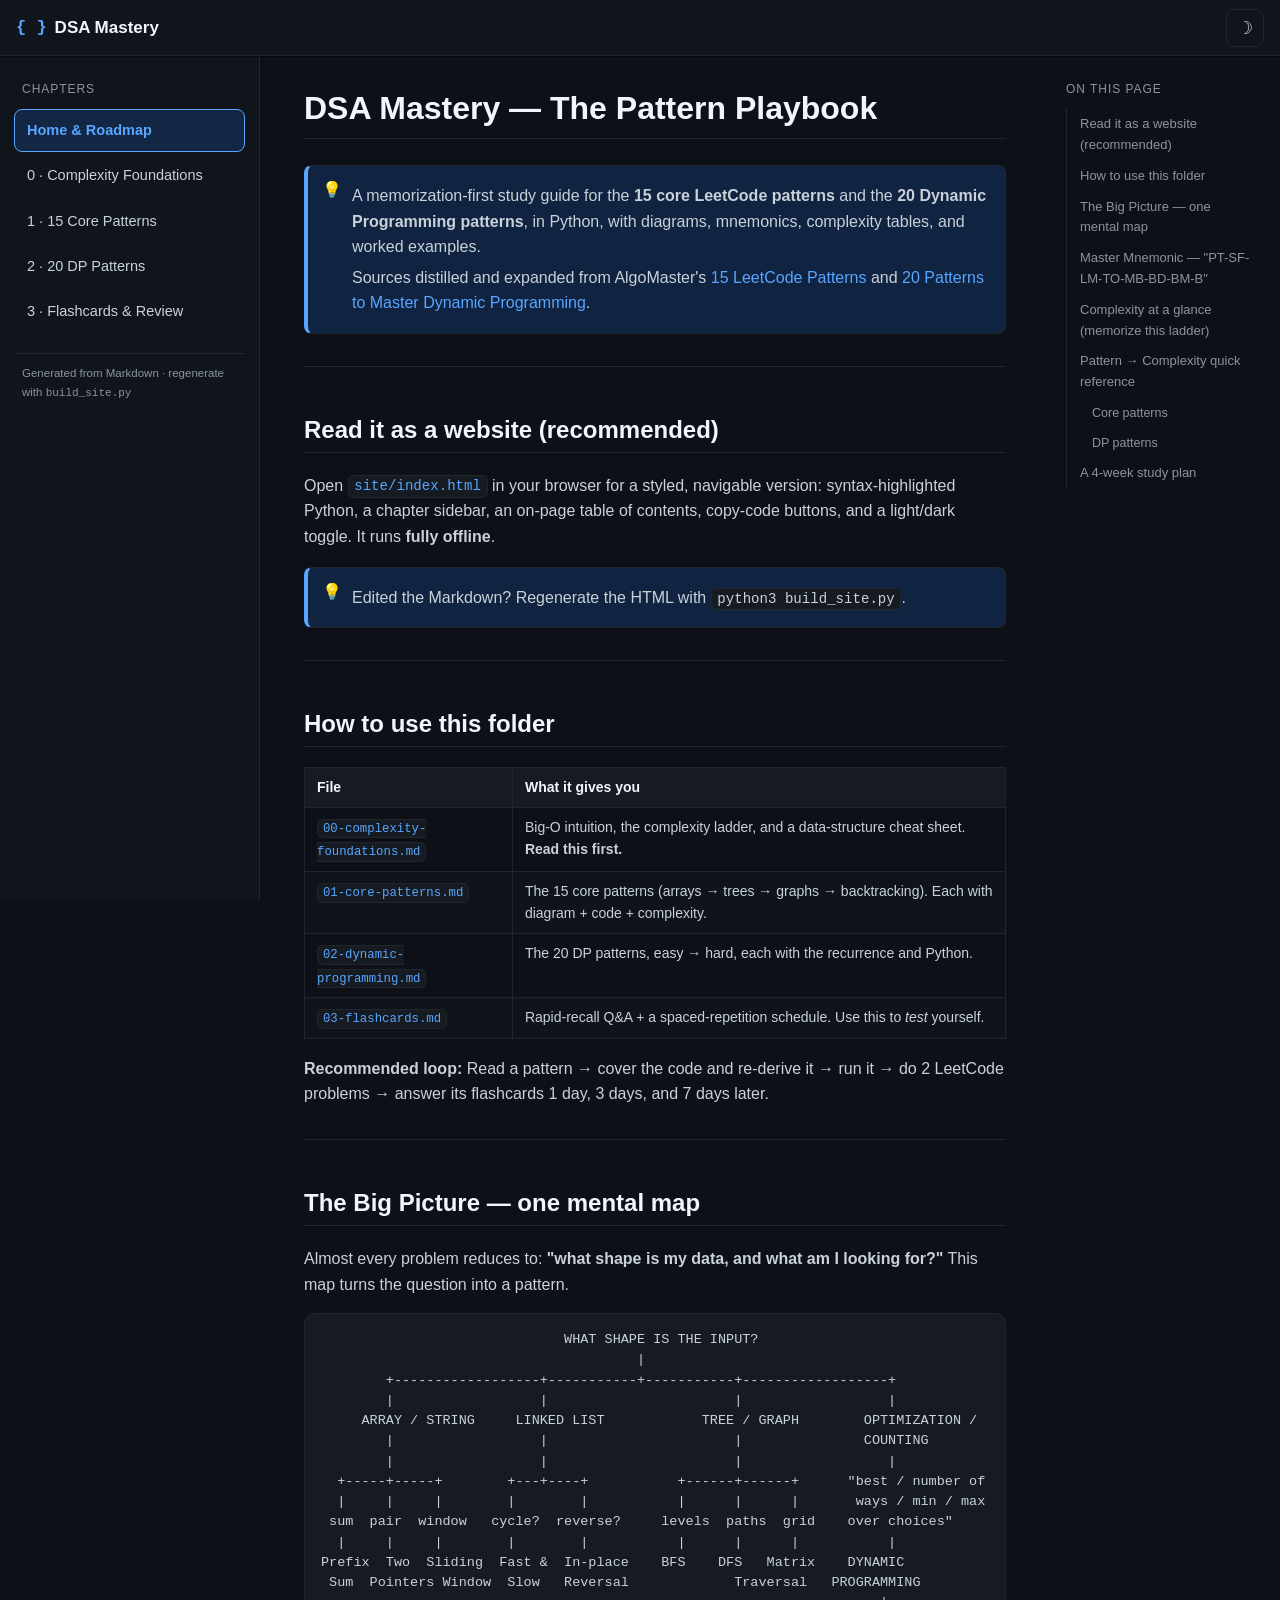
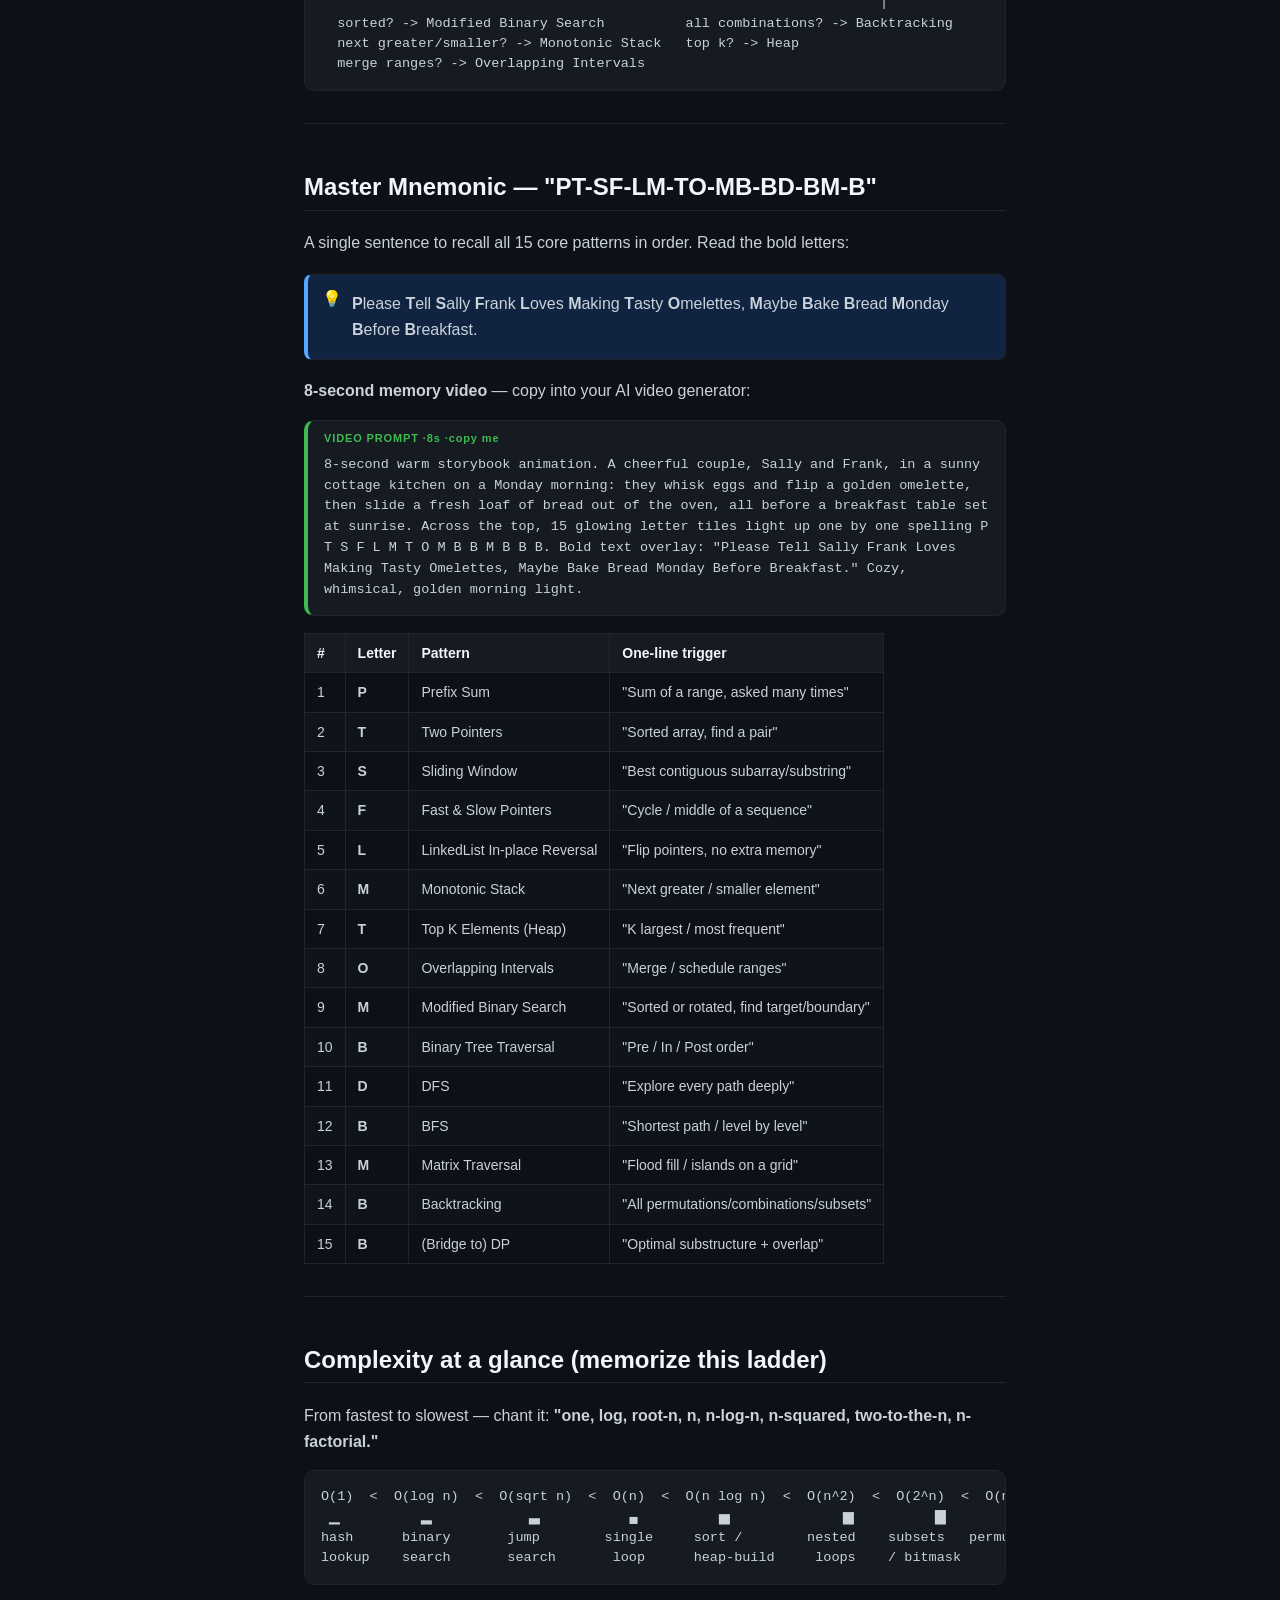
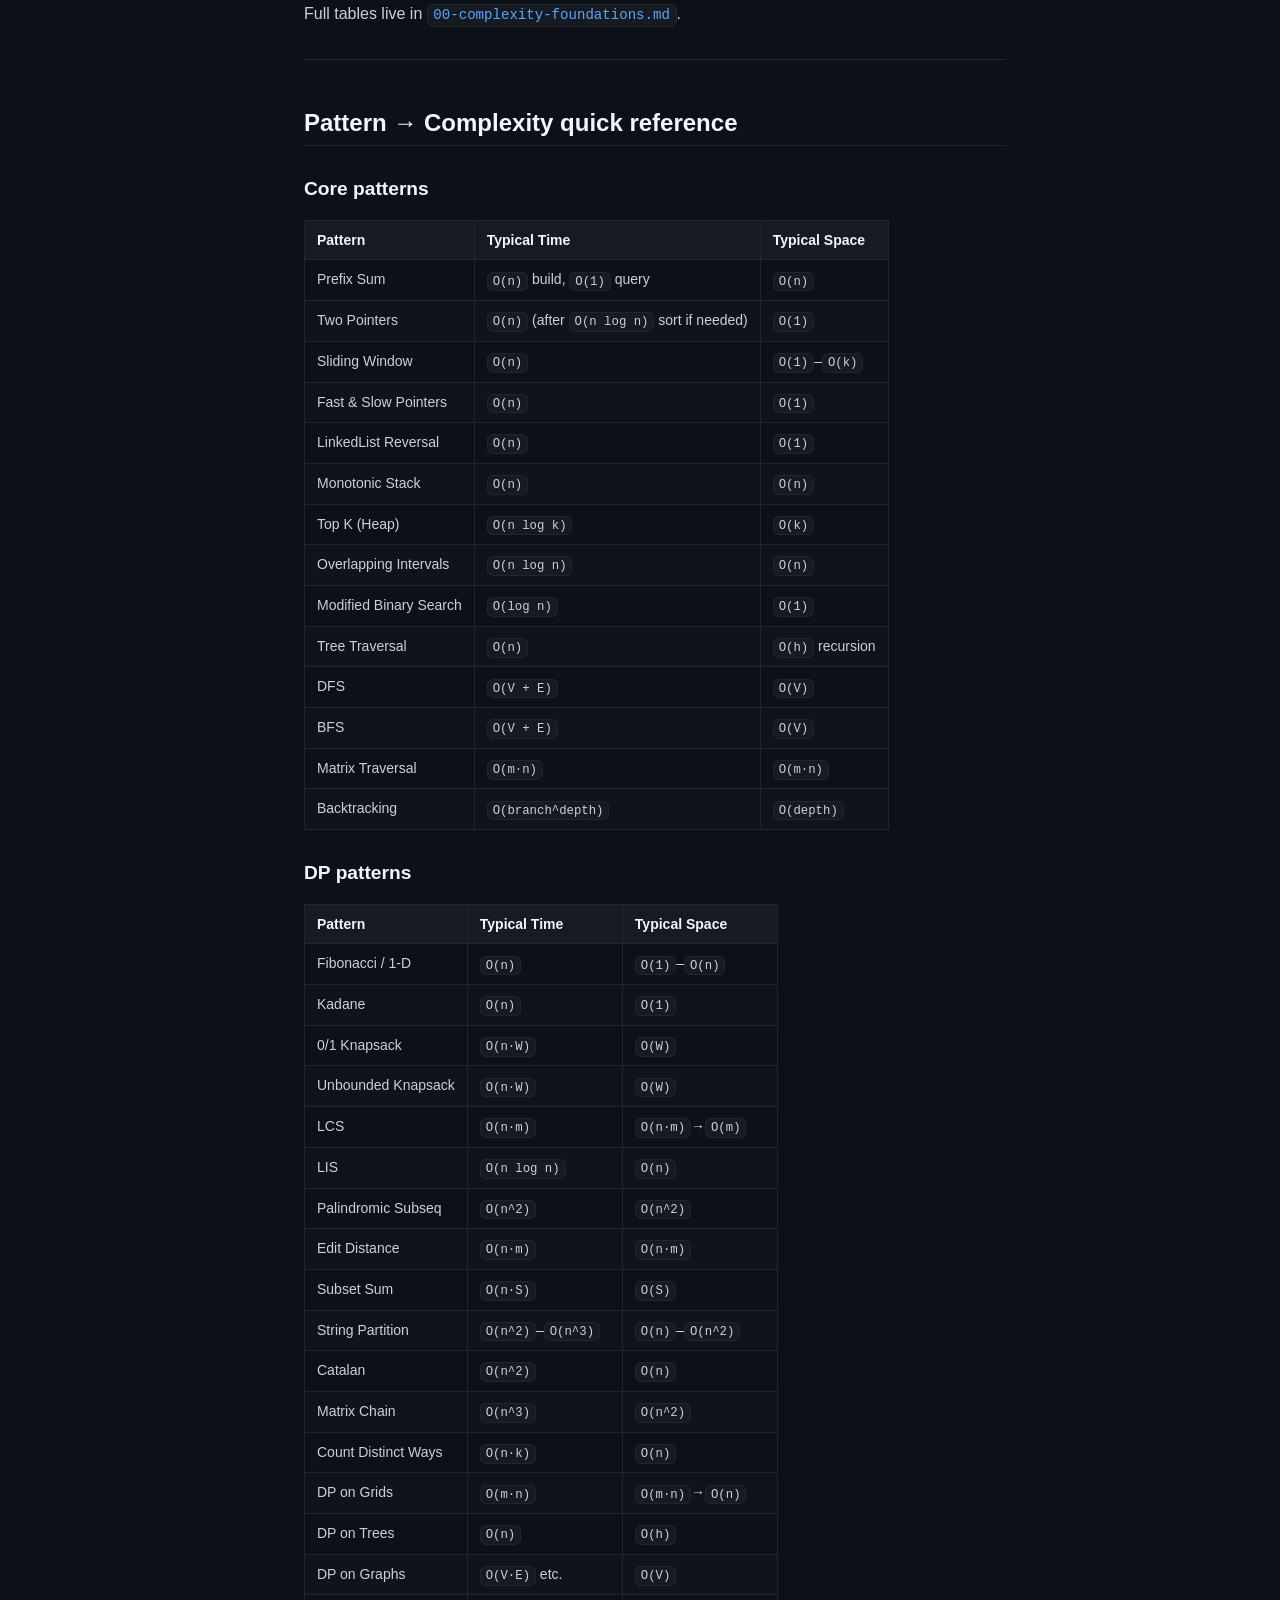
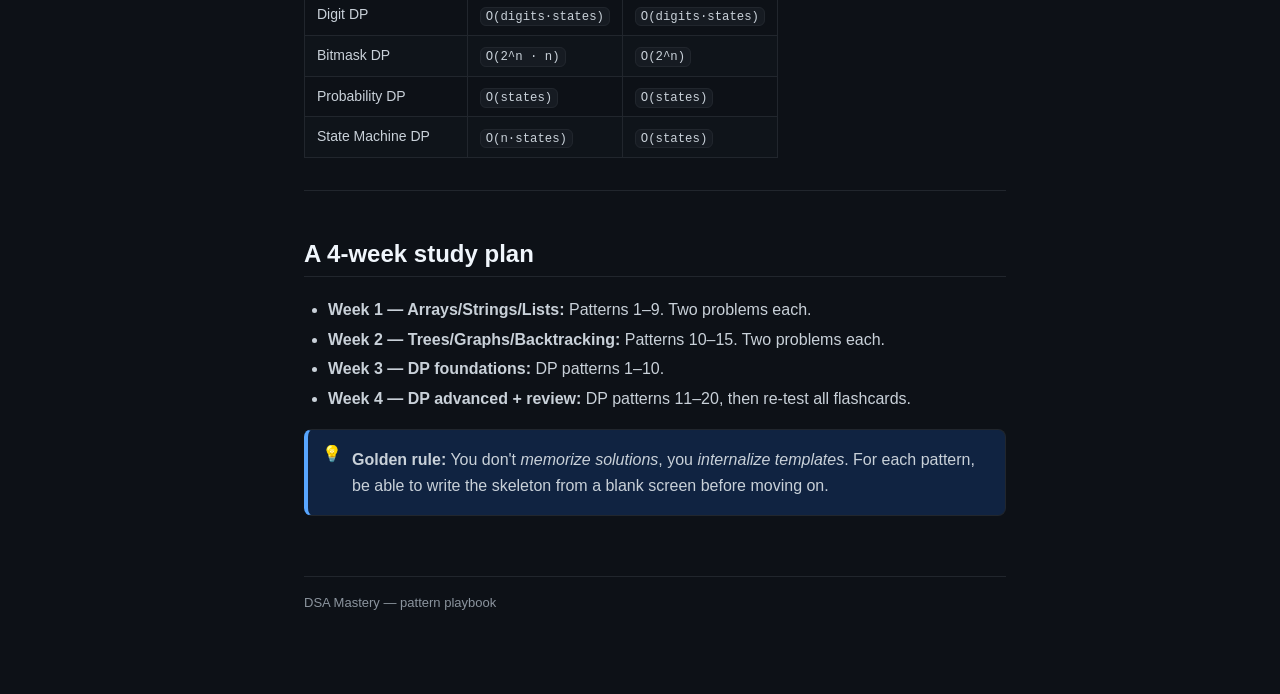
==== docs/index.html @ cf19b9a5 "docs folder for deployment" ====
<!DOCTYPE html>
<html lang="en" data-theme="dark">
<head>
<meta charset="utf-8">
<meta name="viewport" content="width=device-width, initial-scale=1">
<title>Home & Roadmap · DSA Mastery</title>
<link rel="stylesheet" href="vendor/github-dark.min.css" id="hljs-dark">
<link rel="stylesheet" href="vendor/github.min.css" id="hljs-light" disabled>
<link rel="stylesheet" href="assets/app.css">
</head>
<body>
<header class="topbar">
  <button id="menuBtn" class="icon-btn" aria-label="Toggle navigation">&#9776;</button>
  <a class="brand" href="index.html"><span class="brand-mark">{ }</span> DSA Mastery</a>
  <div class="spacer"></div>
  <button id="themeBtn" class="icon-btn" aria-label="Toggle theme" title="Toggle light / dark">&#9789;</button>
</header>

<div class="layout">
  <nav id="sidebar" class="sidebar">
    <div class="sidebar-section">Chapters</div>
    <ul id="navList" class="nav-list"></ul>
    <div class="sidebar-foot">Generated from Markdown · regenerate with <code>build_site.py</code></div>
  </nav>

  <main class="content">
    <article id="article" class="markdown-body"></article>
    <footer class="page-foot">
      <span>DSA Mastery — pattern playbook</span>
    </footer>
  </main>

  <aside id="toc" class="toc">
    <div class="toc-title">On this page</div>
    <ul id="tocList" class="toc-list"></ul>
  </aside>
</div>

<button id="topBtn" class="top-btn" title="Back to top">&#8593;</button>

<script type="text/markdown" id="md-content">[base64]/[base64]/[base64]/[base64]</script>
<script>window.__NAV__ = [{"href":"index.html","title":"Home & Roadmap"},{"href":"00-complexity-foundations.html","title":"0 · Complexity Foundations"},{"href":"01-core-patterns.html","title":"1 · 15 Core Patterns"},{"href":"02-dynamic-programming.html","title":"2 · 20 DP Patterns"},{"href":"03-flashcards.html","title":"3 · Flashcards & Review"}];</script>
<script src="vendor/marked.min.js"></script>
<script src="vendor/highlight.min.js"></script>
<script src="assets/app.js"></script>
</body>
</html>
---- docs/vendor/github-dark.min.css ----
pre code.hljs{display:block;overflow-x:auto;padding:1em}code.hljs{padding:3px 5px}/*!
  Theme: GitHub Dark
  Description: Dark theme as seen on github.com
  Author: github.com
  Maintainer: @Hirse
  Updated: 2021-05-15

  Outdated base version: https://github.com/primer/github-syntax-dark
  Current colors taken from GitHub's CSS
*/.hljs{color:#c9d1d9;background:#0d1117}.hljs-doctag,.hljs-keyword,.hljs-meta .hljs-keyword,.hljs-template-tag,.hljs-template-variable,.hljs-type,.hljs-variable.language_{color:#ff7b72}.hljs-title,.hljs-title.class_,.hljs-title.class_.inherited__,.hljs-title.function_{color:#d2a8ff}.hljs-attr,.hljs-attribute,.hljs-literal,.hljs-meta,.hljs-number,.hljs-operator,.hljs-selector-attr,.hljs-selector-class,.hljs-selector-id,.hljs-variable{color:#79c0ff}.hljs-meta .hljs-string,.hljs-regexp,.hljs-string{color:#a5d6ff}.hljs-built_in,.hljs-symbol{color:#ffa657}.hljs-code,.hljs-comment,.hljs-formula{color:#8b949e}.hljs-name,.hljs-quote,.hljs-selector-pseudo,.hljs-selector-tag{color:#7ee787}.hljs-subst{color:#c9d1d9}.hljs-section{color:#1f6feb;font-weight:700}.hljs-bullet{color:#f2cc60}.hljs-emphasis{color:#c9d1d9;font-style:italic}.hljs-strong{color:#c9d1d9;font-weight:700}.hljs-addition{color:#aff5b4;background-color:#033a16}.hljs-deletion{color:#ffdcd7;background-color:#67060c}
---- docs/vendor/github.min.css ----
pre code.hljs{display:block;overflow-x:auto;padding:1em}code.hljs{padding:3px 5px}/*!
  Theme: GitHub
  Description: Light theme as seen on github.com
  Author: github.com
  Maintainer: @Hirse
  Updated: 2021-05-15

  Outdated base version: https://github.com/primer/github-syntax-light
  Current colors taken from GitHub's CSS
*/.hljs{color:#24292e;background:#fff}.hljs-doctag,.hljs-keyword,.hljs-meta .hljs-keyword,.hljs-template-tag,.hljs-template-variable,.hljs-type,.hljs-variable.language_{color:#d73a49}.hljs-title,.hljs-title.class_,.hljs-title.class_.inherited__,.hljs-title.function_{color:#6f42c1}.hljs-attr,.hljs-attribute,.hljs-literal,.hljs-meta,.hljs-number,.hljs-operator,.hljs-selector-attr,.hljs-selector-class,.hljs-selector-id,.hljs-variable{color:#005cc5}.hljs-meta .hljs-string,.hljs-regexp,.hljs-string{color:#032f62}.hljs-built_in,.hljs-symbol{color:#e36209}.hljs-code,.hljs-comment,.hljs-formula{color:#6a737d}.hljs-name,.hljs-quote,.hljs-selector-pseudo,.hljs-selector-tag{color:#22863a}.hljs-subst{color:#24292e}.hljs-section{color:#005cc5;font-weight:700}.hljs-bullet{color:#735c0f}.hljs-emphasis{color:#24292e;font-style:italic}.hljs-strong{color:#24292e;font-weight:700}.hljs-addition{color:#22863a;background-color:#f0fff4}.hljs-deletion{color:#b31d28;background-color:#ffeef0}
---- docs/assets/app.css ----
:root{
  --bg:#0d1117; --bg-soft:#161b22; --bg-code:#161b22; --panel:#10151c;
  --text:#c9d1d9; --text-dim:#8b949e; --heading:#f0f6fc;
  --border:#21262d; --accent:#58a6ff; --accent-soft:#1f6feb33;
  --quote-bar:#3fb950; --table-stripe:#0f141a; --shadow:rgba(0,0,0,.4);
}
html[data-theme="light"]{
  --bg:#ffffff; --bg-soft:#f6f8fa; --bg-code:#f6f8fa; --panel:#ffffff;
  --text:#1f2328; --text-dim:#656d76; --heading:#1f2328;
  --border:#d0d7de; --accent:#0969da; --accent-soft:#0969da1a;
  --quote-bar:#1a7f37; --table-stripe:#f6f8fa; --shadow:rgba(140,149,159,.2);
}
*{box-sizing:border-box}
html{scroll-behavior:smooth}
body{
  margin:0; background:var(--bg); color:var(--text);
  font-family:-apple-system,BlinkMacSystemFont,"Segoe UI",Helvetica,Arial,sans-serif;
  font-size:16px; line-height:1.6;
}
code,pre,kbd{font-family:"SFMono-Regular",Consolas,"Liberation Mono",Menlo,monospace}

/* Top bar */
.topbar{
  position:sticky; top:0; z-index:50; display:flex; align-items:center; gap:12px;
  height:56px; padding:0 16px; background:var(--panel);
  border-bottom:1px solid var(--border); box-shadow:0 1px 0 var(--shadow);
}
.brand{display:flex; align-items:center; gap:8px; font-weight:700; color:var(--heading); text-decoration:none; font-size:17px}
.brand-mark{color:var(--accent); font-family:monospace; font-weight:800}
.spacer{flex:1}
.icon-btn{
  background:transparent; border:1px solid var(--border); color:var(--text);
  width:38px; height:38px; border-radius:8px; cursor:pointer; font-size:18px; line-height:1;
}
.icon-btn:hover{background:var(--bg-soft); border-color:var(--accent)}
#menuBtn{display:none}

/* Layout */
.layout{display:grid; grid-template-columns:260px minmax(0,1fr) 230px; gap:0; align-items:start}
.sidebar{
  position:sticky; top:56px; align-self:start; height:calc(100vh - 56px);
  overflow-y:auto; padding:20px 14px; border-right:1px solid var(--border); background:var(--panel);
}
.sidebar-section{font-size:12px; text-transform:uppercase; letter-spacing:.08em; color:var(--text-dim); margin:4px 8px 10px}
.nav-list{list-style:none; margin:0; padding:0}
.nav-list li{margin:2px 0}
.nav-list a{
  display:block; padding:9px 12px; border-radius:8px; color:var(--text);
  text-decoration:none; font-size:14.5px; border:1px solid transparent;
}
.nav-list a:hover{background:var(--bg-soft)}
.nav-list a.active{background:var(--accent-soft); color:var(--accent); border-color:var(--accent); font-weight:600}
.sidebar-foot{margin-top:20px; padding:10px 8px; font-size:11.5px; color:var(--text-dim); border-top:1px solid var(--border)}
.sidebar-foot code{font-size:11px}

.content{padding:32px 44px 80px; min-width:0}
.toc{
  position:sticky; top:56px; align-self:start; height:calc(100vh - 56px); overflow-y:auto;
  padding:24px 16px; font-size:13px;
}
.toc-title{font-size:12px; text-transform:uppercase; letter-spacing:.08em; color:var(--text-dim); margin-bottom:10px}
.toc-list{list-style:none; margin:0; padding:0; border-left:1px solid var(--border)}
.toc-list a{display:block; padding:5px 12px; color:var(--text-dim); text-decoration:none; border-left:2px solid transparent; margin-left:-1px}
.toc-list a:hover{color:var(--text)}
.toc-list a.active{color:var(--accent); border-left-color:var(--accent); font-weight:600}
.toc-list a.lvl3{padding-left:24px; font-size:12.5px}

/* Markdown body */
.markdown-body{max-width:860px}
.markdown-body h1,.markdown-body h2,.markdown-body h3,.markdown-body h4{
  color:var(--heading); line-height:1.25; scroll-margin-top:72px; position:relative;
}
.markdown-body h1{font-size:2em; padding-bottom:.3em; border-bottom:1px solid var(--border); margin-top:0}
.markdown-body h2{font-size:1.5em; padding-bottom:.3em; border-bottom:1px solid var(--border); margin-top:2em}
.markdown-body h3{font-size:1.2em; margin-top:1.6em}
.markdown-body h4{font-size:1.02em; margin-top:1.3em}
.markdown-body p,.markdown-body li{color:var(--text)}
.markdown-body a{color:var(--accent); text-decoration:none}
.markdown-body a:hover{text-decoration:underline}
.markdown-body .anchor{
  opacity:0; margin-left:8px; color:var(--text-dim); font-weight:400; text-decoration:none; font-size:.8em;
}
.markdown-body h1:hover .anchor,.markdown-body h2:hover .anchor,
.markdown-body h3:hover .anchor,.markdown-body h4:hover .anchor{opacity:1}

/* inline code */
.markdown-body :not(pre) > code{
  background:var(--bg-soft); padding:.15em .4em; border-radius:6px; font-size:.88em;
  border:1px solid var(--border);
}
/* code blocks */
.markdown-body pre{
  position:relative; background:var(--bg-code); border:1px solid var(--border);
  border-radius:10px; padding:16px 16px; overflow:auto; font-size:13.5px; line-height:1.5;
  -webkit-overflow-scrolling:touch; overscroll-behavior-x:contain;
}
.markdown-body pre code{background:transparent; border:0; padding:0; font-size:inherit}
.copy-btn{
  position:absolute; top:8px; right:8px; padding:4px 9px; font-size:11px; border-radius:6px;
  background:var(--panel); color:var(--text-dim); border:1px solid var(--border); cursor:pointer; opacity:0; transition:opacity .15s;
}
.markdown-body pre:hover .copy-btn{opacity:1}
.copy-btn:hover{color:var(--accent); border-color:var(--accent)}
.copy-btn.copied{color:var(--quote-bar); border-color:var(--quote-bar)}

/* video prompt block: readable, wrapped, copyable callout */
.markdown-body pre.prompt-block{
  white-space:normal; background:var(--bg-soft); border:1px solid var(--border);
  border-left:4px solid var(--quote-bar); padding:34px 16px 14px;
}
.markdown-body pre.prompt-block code{
  white-space:pre-wrap; word-break:break-word; display:block; color:var(--text); line-height:1.55;
}
.markdown-body pre.prompt-block::before{
  content:"VIDEO PROMPT \00B7 8s \00B7 copy me"; position:absolute; top:9px; left:16px;
  font-size:11px; letter-spacing:.08em; font-weight:700; color:var(--quote-bar);
  font-family:-apple-system,BlinkMacSystemFont,"Segoe UI",Helvetica,Arial,sans-serif;
}

/* blockquote = mnemonic callout */
.markdown-body blockquote{
  margin:1.1em 0; padding:12px 16px 12px 44px; position:relative;
  background:var(--accent-soft); border:1px solid var(--border);
  border-left:4px solid var(--accent); border-radius:8px; color:var(--text);
}
.markdown-body blockquote::before{
  content:"\1F4A1"; position:absolute; left:14px; top:11px; font-size:16px;
}
.markdown-body blockquote p{margin:.3em 0}

/* tables */
.markdown-body table{border-collapse:collapse; width:100%; margin:1.2em 0; display:block; overflow-x:auto; font-size:14px; -webkit-overflow-scrolling:touch; overscroll-behavior-x:contain}
.markdown-body th,.markdown-body td{border:1px solid var(--border); padding:8px 12px; text-align:left; vertical-align:top}
.markdown-body th{background:var(--bg-soft); color:var(--heading); font-weight:600}
.markdown-body tbody tr:nth-child(even){background:var(--table-stripe)}

.markdown-body hr{border:0; border-top:1px solid var(--border); margin:2em 0}
.markdown-body ul,.markdown-body ol{padding-left:1.5em}
.markdown-body li{margin:.25em 0}

.page-foot{margin-top:60px; padding-top:16px; border-top:1px solid var(--border); color:var(--text-dim); font-size:13px}

.top-btn{
  position:fixed; right:22px; bottom:22px; width:42px; height:42px; border-radius:50%;
  background:var(--accent); color:#fff; border:0; font-size:18px; cursor:pointer; display:none;
  box-shadow:0 4px 14px var(--shadow); z-index:40;
}
.top-btn.show{display:block}

/* responsive */
@media (max-width:1100px){
  .layout{grid-template-columns:240px minmax(0,1fr)}
  .toc{display:none}
}
@media (max-width:820px){
  .layout{grid-template-columns:1fr}
  #menuBtn{display:inline-flex; align-items:center; justify-content:center}
  .icon-btn{width:44px; height:44px}     /* comfortable tap target */
  .sidebar{
    position:fixed; top:56px; left:0; bottom:0; width:280px; z-index:45;
    transform:translateX(-100%); transition:transform .2s ease; box-shadow:2px 0 16px var(--shadow);
  }
  .sidebar.open{transform:translateX(0)}
  .content{padding:24px 16px 70px}
  /* dense ASCII diagrams + tables: shrink so more fits before side-scroll */
  .markdown-body pre{font-size:12px; padding:14px 12px}
  .markdown-body table{font-size:13px}
  .markdown-body th,.markdown-body td{padding:6px 9px}
  .markdown-body pre.prompt-block{font-size:14px}   /* keep prompts readable */
}
@media (max-width:480px){
  .content{padding:20px 12px 64px}
  .markdown-body pre{font-size:11px}
  .markdown-body h1{font-size:1.6em}
  .markdown-body h2{font-size:1.3em}
  .brand{font-size:15px}
}
.scrim{position:fixed; inset:56px 0 0 0; background:rgba(0,0,0,.45); z-index:44; display:none}
.scrim.show{display:block}
@media (min-width:821px){.scrim{display:none!important}}
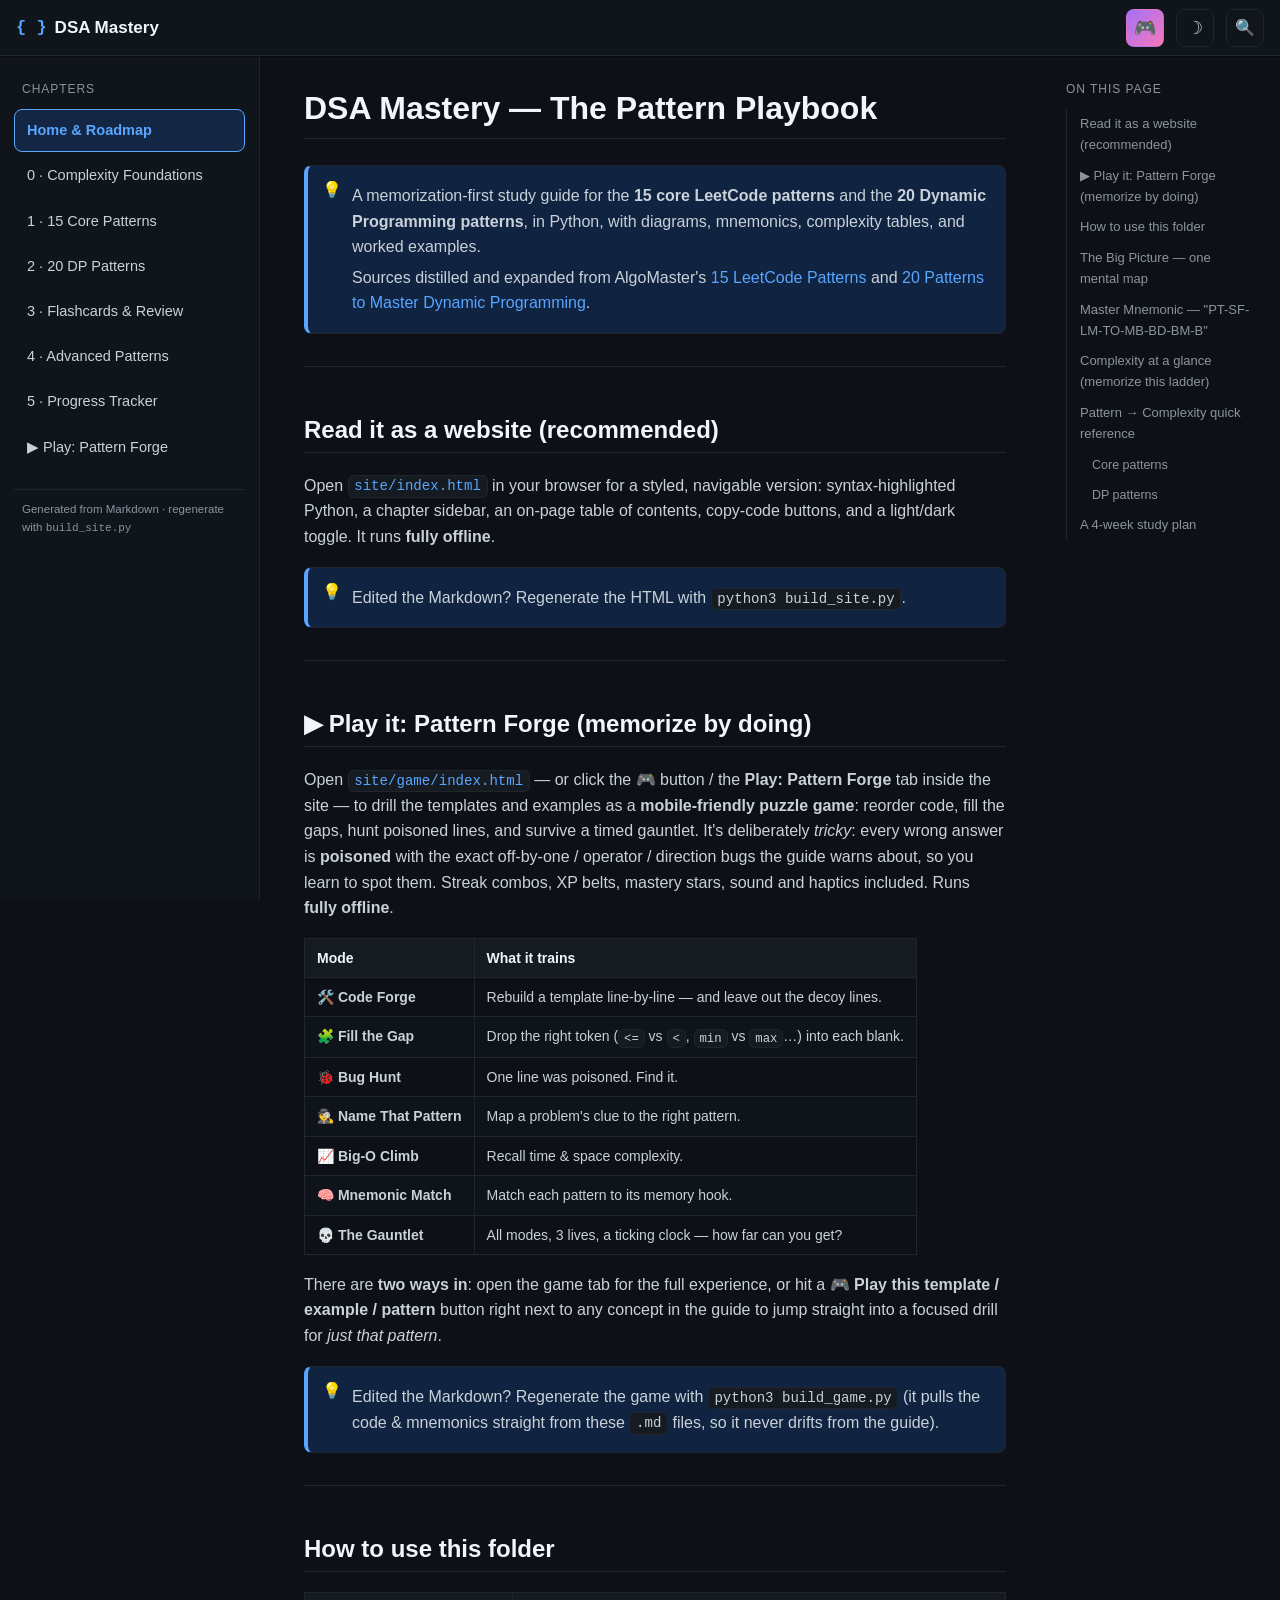
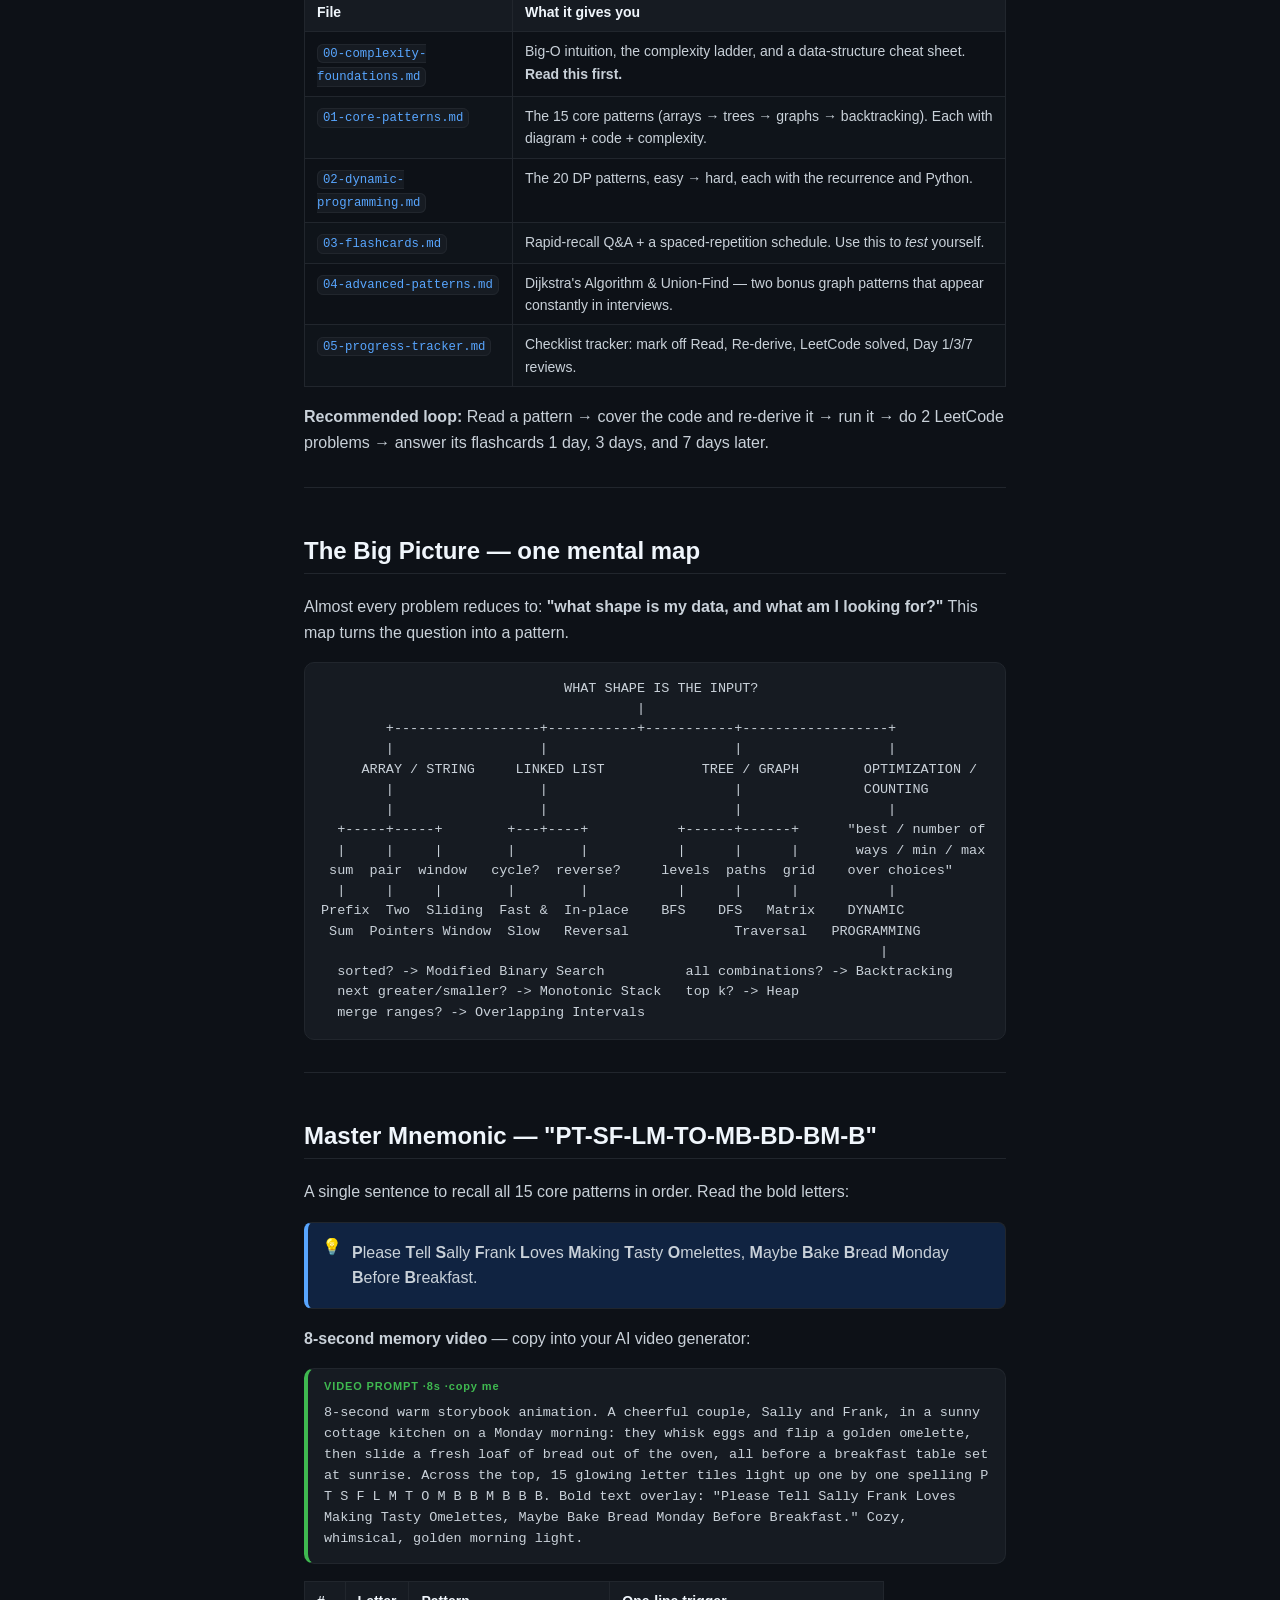
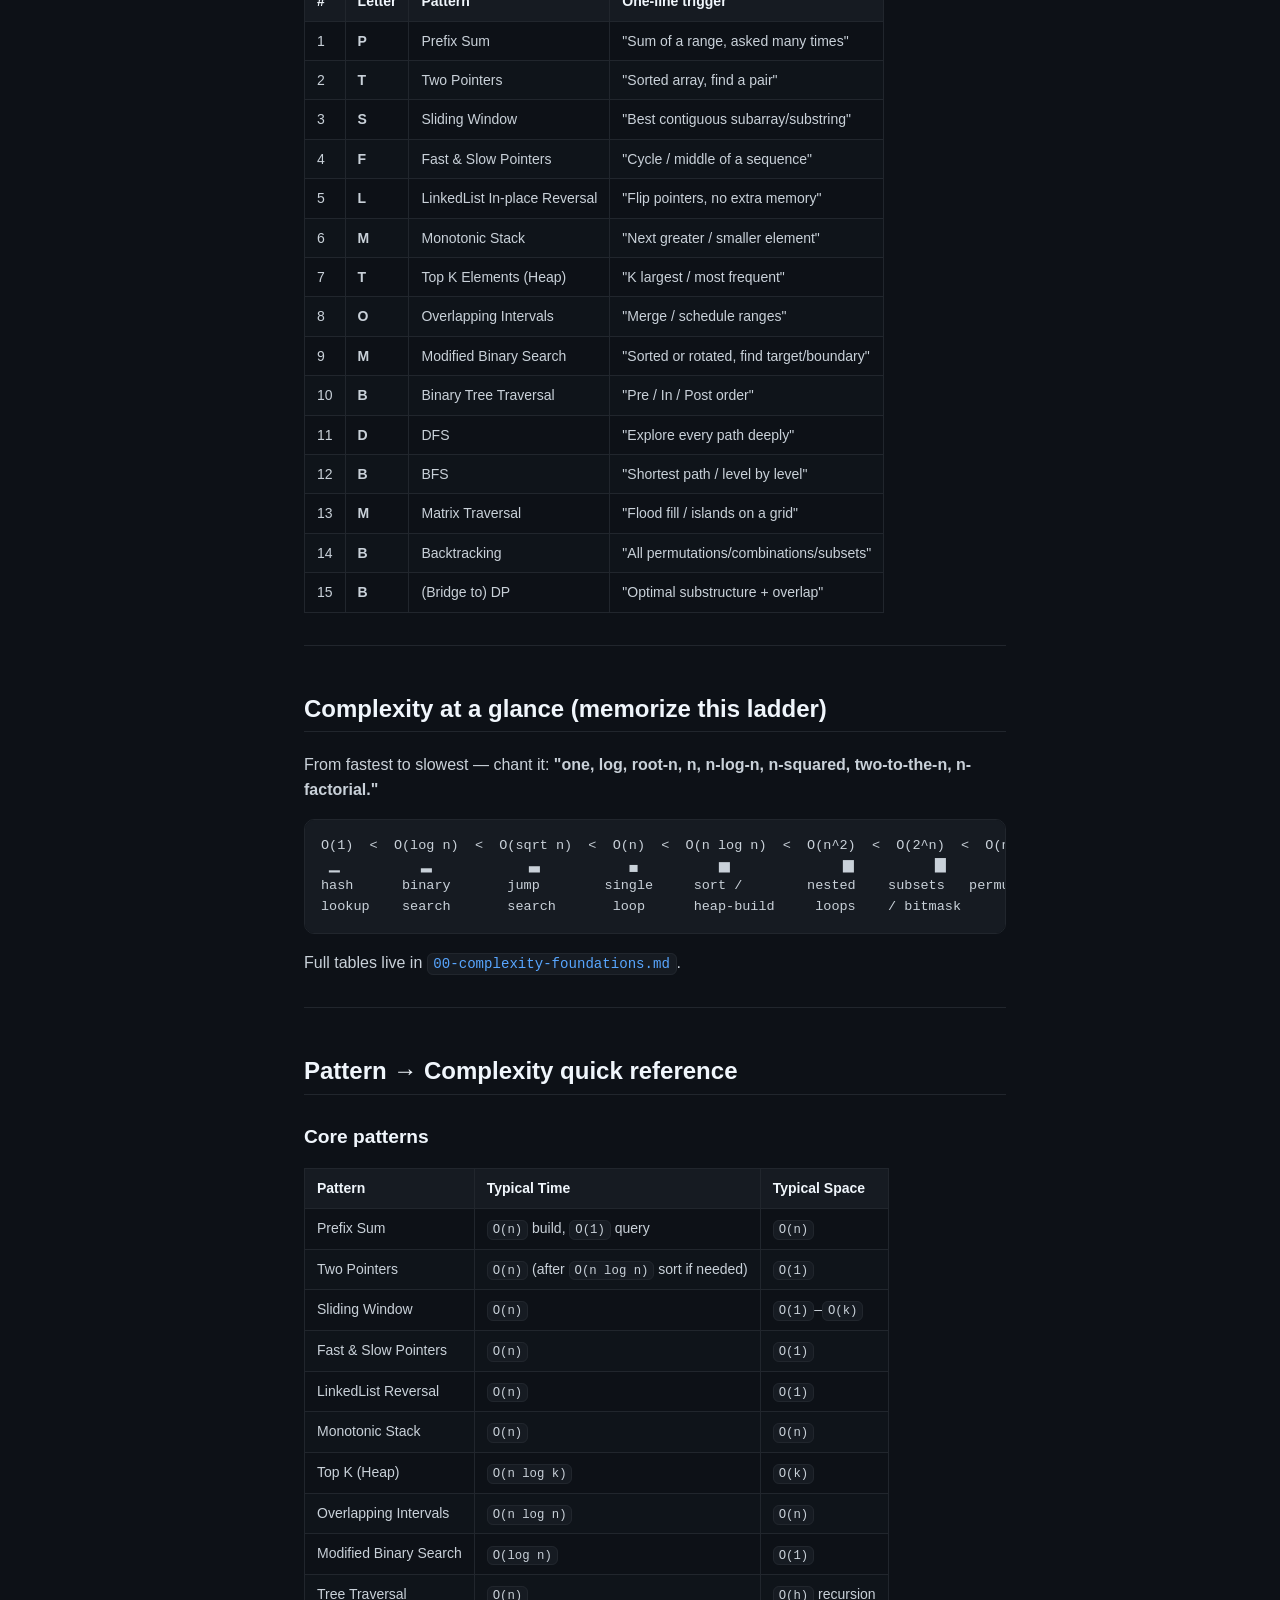
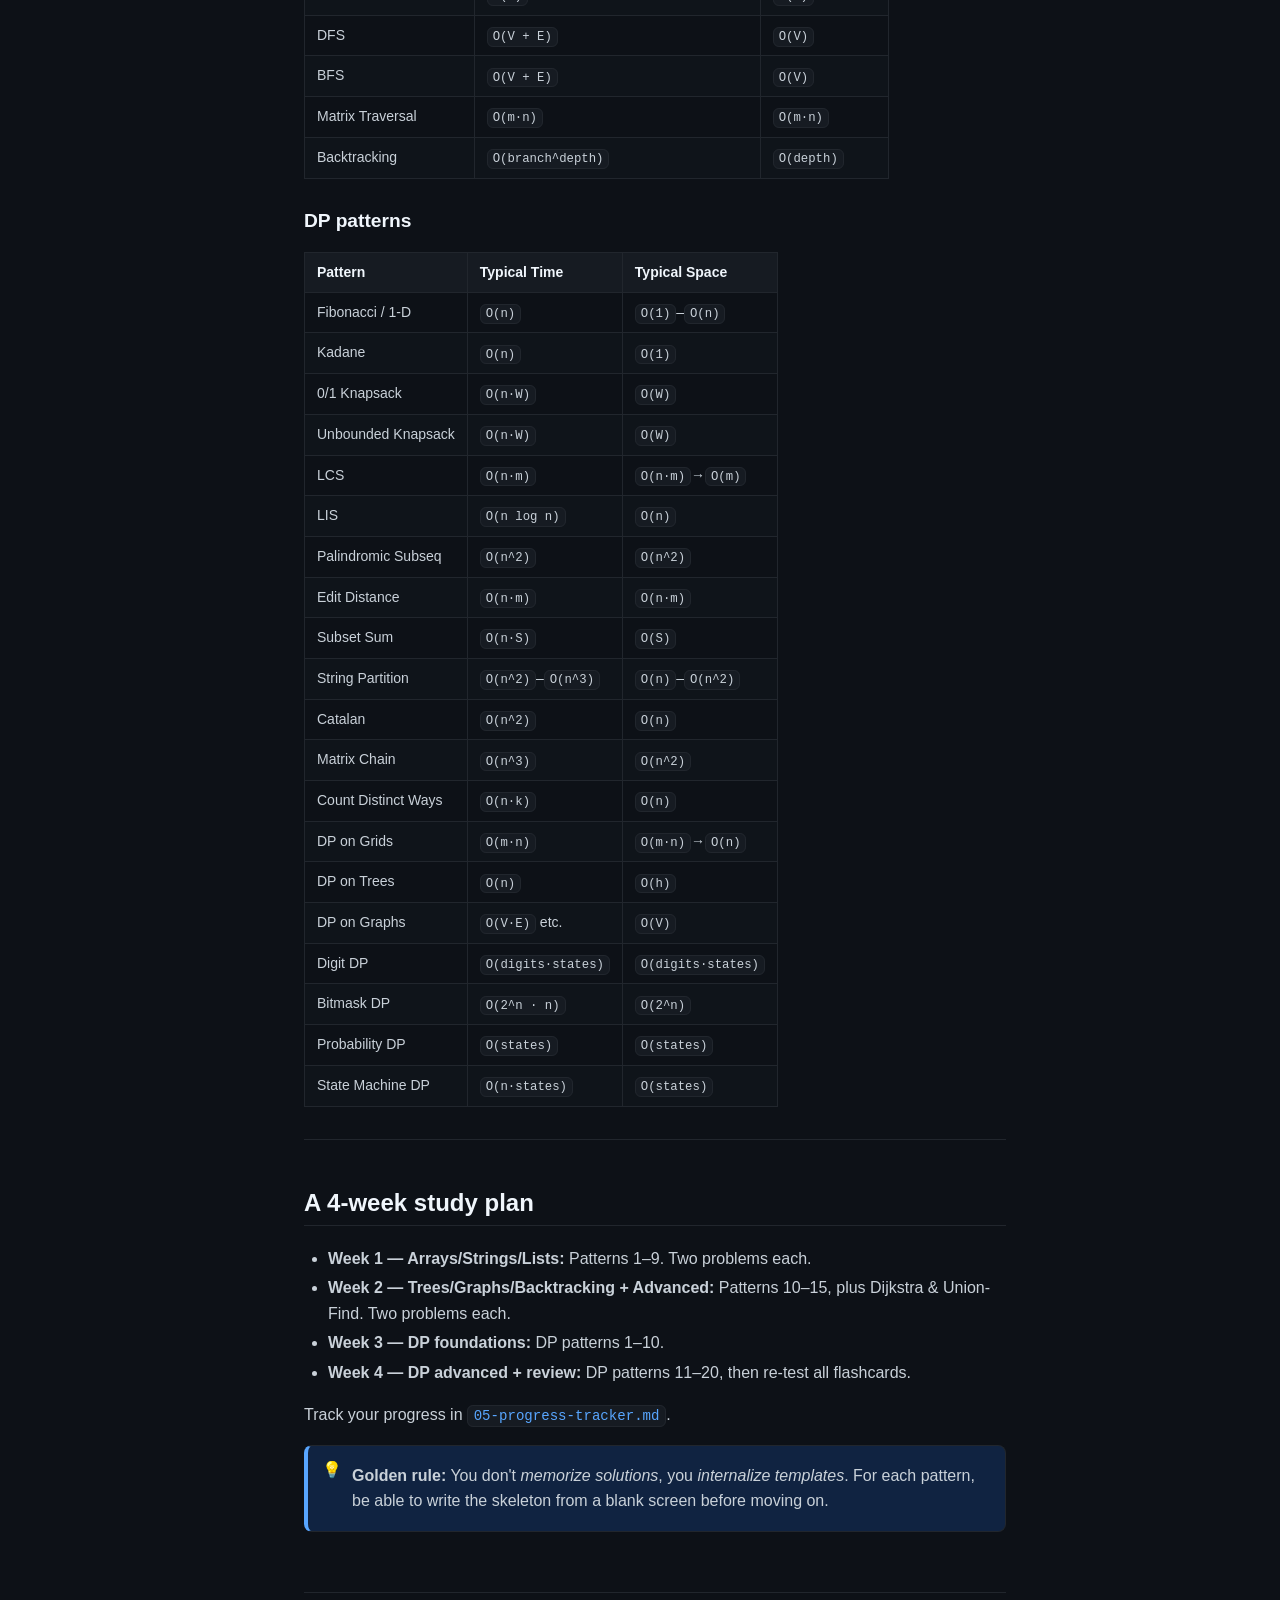
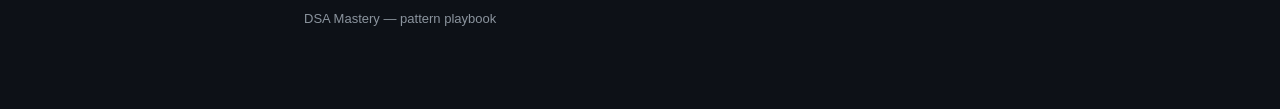
==== commit e6dc6e28: "feat: add advanced patterns documentation and interactive game module" ====
--- a/docs/index.html
+++ b/docs/index.html
@@ -13,8 +13,18 @@
   <button id="menuBtn" class="icon-btn" aria-label="Toggle navigation">&#9776;</button>
   <a class="brand" href="index.html"><span class="brand-mark">{ }</span> DSA Mastery</a>
   <div class="spacer"></div>
+  <a id="gameBtn" class="icon-btn game-btn" href="game/index.html" aria-label="Play Pattern Forge" title="Pattern Forge — full game mode">&#127918;</a>
   <button id="themeBtn" class="icon-btn" aria-label="Toggle theme" title="Toggle light / dark">&#9789;</button>
+  <button id="searchBtn" class="icon-btn search-toggle" aria-label="Search" title="Search patterns">&#128269;</button>
 </header>
+
+<div id="searchOverlay" class="search-overlay">
+  <div class="search-bar">
+    <input id="searchInput" type="search" placeholder="Search patterns, topics, keywords…" autocomplete="off">
+    <button id="searchClose" class="icon-btn" aria-label="Close search">&#10005;</button>
+  </div>
+  <ul id="searchResults" class="search-results"></ul>
+</div>
 
 <div class="layout">
   <nav id="sidebar" class="sidebar">
@@ -38,8 +48,10 @@
 
 <button id="topBtn" class="top-btn" title="Back to top">&#8593;</button>
 
-<script type="text/markdown" id="md-content">[base64]/[base64]/[base64]/[base64]</script>
-<script>window.__NAV__ = [{"href":"index.html","title":"Home & Roadmap"},{"href":"00-complexity-foundations.html","title":"0 · Complexity Foundations"},{"href":"01-core-patterns.html","title":"1 · 15 Core Patterns"},{"href":"02-dynamic-programming.html","title":"2 · 20 DP Patterns"},{"href":"03-flashcards.html","title":"3 · Flashcards & Review"}];</script>
+<script type="text/markdown" id="md-content">[base64]/[base64]/[base64]/[base64]/IC0+IE1vZGlmaWVkIEJpbmFyeSBTZWFyY2ggICAgICAgICAgYWxsIGNvbWJpbmF0aW9ucz8gLT4gQmFja3RyYWNraW5nCiAgbmV4dCBncmVhdGVyL3NtYWxsZXI/[base64]</script>
+<script>window.__NAV__ = [{"href":"index.html","title":"Home & Roadmap"},{"href":"00-complexity-foundations.html","title":"0 · Complexity Foundations"},{"href":"01-core-patterns.html","title":"1 · 15 Core Patterns"},{"href":"02-dynamic-programming.html","title":"2 · 20 DP Patterns"},{"href":"03-flashcards.html","title":"3 · Flashcards & Review"},{"href":"04-advanced-patterns.html","title":"4 · Advanced Patterns"},{"href":"05-progress-tracker.html","title":"5 · Progress Tracker"},{"href":"game/index.html","title":"\u25B6 Play: Pattern Forge"}];</script>
+<script>window.__SEARCH_INDEX__ = [[{"text": "DSA Mastery — The Pattern Playbook", "snippet": "> A memorization-first study guide for the **15 core LeetCode patterns** and the", "id": "dsa-mastery--the-pattern-playbook", "page": "index.html", "pageTitle": "Home & Roadmap"}, {"text": "Read it as a website (recommended)", "snippet": "Open [`site/index.html`](./site/index.html) in your browser for a styled, navigable", "id": "read-it-as-a-website-recommended", "page": "index.html", "pageTitle": "Home & Roadmap"}, {"text": "▶ Play it: **Pattern Forge** (memorize by doing)", "snippet": "Open [`site/game/index.html`](./site/game/index.html) — or click the 🎮 button / the", "id": "-play-it-pattern-forge-memorize-by-doing", "page": "index.html", "pageTitle": "Home & Roadmap"}, {"text": "How to use this folder", "snippet": "", "id": "how-to-use-this-folder", "page": "index.html", "pageTitle": "Home & Roadmap"}, {"text": "The Big Picture — one mental map", "snippet": "Almost every problem reduces to: **\"what shape is my data, and what am I looking for?\"**", "id": "the-big-picture--one-mental-map", "page": "index.html", "pageTitle": "Home & Roadmap"}, {"text": "Master Mnemonic — \"**PT-SF-LM-TO-MB-BD-BM-B**\"", "snippet": "A single sentence to recall all 15 core patterns in order. Read the bold letters:", "id": "master-mnemonic--pt-sf-lm-to-mb-bd-bm-b", "page": "index.html", "pageTitle": "Home & Roadmap"}, {"text": "Complexity at a glance (memorize this ladder)", "snippet": "From fastest to slowest — chant it: **\"one, log, root-n, n, n-log-n, n-squared, two-to-the-n, n-factorial.\"**", "id": "complexity-at-a-glance-memorize-this-ladder", "page": "index.html", "pageTitle": "Home & Roadmap"}, {"text": "Pattern → Complexity quick reference", "snippet": "", "id": "pattern--complexity-quick-reference", "page": "index.html", "pageTitle": "Home & Roadmap"}, {"text": "Core patterns", "snippet": "", "id": "core-patterns", "page": "index.html", "pageTitle": "Home & Roadmap"}, {"text": "DP patterns", "snippet": "", "id": "dp-patterns", "page": "index.html", "pageTitle": "Home & Roadmap"}, {"text": "A 4-week study plan", "snippet": "- **Week 1 — Arrays/Strings/Lists:** Patterns 1–9. Two problems each.", "id": "a-4-week-study-plan", "page": "index.html", "pageTitle": "Home & Roadmap"}, {"text": "00 — Complexity Foundations & Data-Structure Cheat Sheet", "snippet": "> Before patterns, you need a feel for **cost**. This file gives you the Big-O", "id": "00--complexity-foundations--data-structure-cheat-sheet", "page": "00-complexity-foundations.html", "pageTitle": "0 · Complexity Foundations"}, {"text": "1. What Big-O actually measures", "snippet": "Big-O describes **how the running time (or memory) grows as the input `n` grows** —", "id": "1-what-big-o-actually-measures", "page": "00-complexity-foundations.html", "pageTitle": "0 · Complexity Foundations"}, {"text": "2. How to RECOGNIZE each complexity (pattern-matching cheat)", "snippet": "", "id": "2-how-to-recognize-each-complexity-pattern-matching-cheat", "page": "00-complexity-foundations.html", "pageTitle": "0 · Complexity Foundations"}, {"text": "3. Amortized vs worst case (one gotcha)", "snippet": "- **`list.append`** in Python is *amortized* `O(1)` — occasionally it resizes", "id": "3-amortized-vs-worst-case-one-gotcha", "page": "00-complexity-foundations.html", "pageTitle": "0 · Complexity Foundations"}, {"text": "4. Visualizing growth (relative steps for n = 100)", "snippet": "O(1)        | ▏ 1", "id": "4-visualizing-growth-relative-steps-for-n--100", "page": "00-complexity-foundations.html", "pageTitle": "0 · Complexity Foundations"}, {"text": "5. DATA-STRUCTURE OPERATION COSTS — memorize this", "snippet": "", "id": "5-data-structure-operation-costs--memorize-this", "page": "00-complexity-foundations.html", "pageTitle": "0 · Complexity Foundations"}, {"text": "6. Common algorithm complexities — memorize this", "snippet": "", "id": "6-common-algorithm-complexities--memorize-this", "page": "00-complexity-foundations.html", "pageTitle": "0 · Complexity Foundations"}, {"text": "7. The two Python imports you'll use constantly", "snippet": "import heapq                       # min-heap: heappush, heappop, heapify, nlargest, nsmallest", "id": "7-the-two-python-imports-youll-use-constantly", "page": "00-complexity-foundations.html", "pageTitle": "0 · Complexity Foundations"}, {"text": "Min-heap", "snippet": "h = []", "id": "min-heap", "page": "00-complexity-foundations.html", "pageTitle": "0 · Complexity Foundations"}, {"text": "Max-heap trick: push negatives", "snippet": "heapq.heappush(h, -value)", "id": "max-heap-trick-push-negatives", "page": "00-complexity-foundations.html", "pageTitle": "0 · Complexity Foundations"}, {"text": "Deque (queue/stack)", "snippet": "dq = deque()", "id": "deque-queuestack", "page": "00-complexity-foundations.html", "pageTitle": "0 · Complexity Foundations"}, {"text": "Counter", "snippet": "freq = Counter(\"aabbbc\")     # {'b':3,'a':2,'c':1}", "id": "counter", "page": "00-complexity-foundations.html", "pageTitle": "0 · Complexity Foundations"}, {"text": "01 — The 15 Core Patterns", "snippet": "Ordered for learning: **arrays/strings → linked lists → stacks/heaps/intervals →", "id": "01--the-15-core-patterns", "page": "01-core-patterns.html", "pageTitle": "1 · 15 Core Patterns"}, {"text": "1. Prefix Sum", "snippet": "> **Mnemonic:** *\"Pre-cook the sums, serve ranges instantly.\"*", "id": "1-prefix-sum", "page": "01-core-patterns.html", "pageTitle": "1 · 15 Core Patterns"}, {"text": "Picture", "snippet": "Turn the array into running totals. A range sum becomes one subtraction.", "id": "picture", "page": "01-core-patterns.html", "pageTitle": "1 · 15 Core Patterns"}, {"text": "When to use", "snippet": "- Many **range-sum queries** on a static array.", "id": "when-to-use", "page": "01-core-patterns.html", "pageTitle": "1 · 15 Core Patterns"}, {"text": "Template", "snippet": "def build_prefix(nums):", "id": "template", "page": "01-core-patterns.html", "pageTitle": "1 · 15 Core Patterns"}, {"text": "Worked example — Subarray Sum Equals K (LeetCode 560)", "snippet": "Count subarrays whose sum equals `k`. The trick: a running sum + a hash map of", "id": "worked-example--subarray-sum-equals-k-leetcode-560", "page": "01-core-patterns.html", "pageTitle": "1 · 15 Core Patterns"}, {"text": "subarray_sum([1, 1, 1], 2) -> 2", "snippet": "- Build: **`O(n)` time**, query: **`O(1)`**. Hash-map version: **`O(n)` time, `O(n)` space.**", "id": "subarray_sum1-1-1-2---2", "page": "01-core-patterns.html", "pageTitle": "1 · 15 Core Patterns"}, {"text": "Complexity", "snippet": "- Build: **`O(n)` time**, query: **`O(1)`**. Hash-map version: **`O(n)` time, `O(n)` space.**", "id": "complexity", "page": "01-core-patterns.html", "pageTitle": "1 · 15 Core Patterns"}, {"text": "⚠️ Watch out", "snippet": "- **Empty array:** handle `len(nums) == 0` before building the prefix.", "id": "-watch-out", "page": "01-core-patterns.html", "pageTitle": "1 · 15 Core Patterns"}, {"text": "Practice", "snippet": "- Range Sum Query – Immutable (303), Contiguous Array (525), Subarray Sum Equals K (560).", "id": "practice", "page": "01-core-patterns.html", "pageTitle": "1 · 15 Core Patterns"}, {"text": "2. Two Pointers", "snippet": "> **Mnemonic:** *\"Squeeze from both ends.\"*", "id": "2-two-pointers", "page": "01-core-patterns.html", "pageTitle": "1 · 15 Core Patterns"}, {"text": "Picture", "snippet": "On a **sorted** array, walk `left` up and `right` down based on the comparison.", "id": "picture-1", "page": "01-core-patterns.html", "pageTitle": "1 · 15 Core Patterns"}, {"text": "When to use", "snippet": "- **Sorted** input, find a pair/triplet meeting a condition.", "id": "when-to-use-1", "page": "01-core-patterns.html", "pageTitle": "1 · 15 Core Patterns"}, {"text": "Template", "snippet": "def two_sum_sorted(nums, target):", "id": "template-1", "page": "01-core-patterns.html", "pageTitle": "1 · 15 Core Patterns"}, {"text": "Worked example — 3Sum (LeetCode 15)", "snippet": "Fix one number, two-pointer the rest. Sorting enables both the scan and dedup.", "id": "worked-example--3sum-leetcode-15", "page": "01-core-patterns.html", "pageTitle": "1 · 15 Core Patterns"}, {"text": "three_sum([-1, 0, 1, 2, -1, -4]) -> [[-1, -1, 2], [-1, 0, 1]]", "snippet": "- Pair scan: **`O(n)`** time, **`O(1)`** space (plus `O(n log n)` if you must sort).", "id": "three_sum-1-0-1-2--1--4----1--1-2--1-0-1", "page": "01-core-patterns.html", "pageTitle": "1 · 15 Core Patterns"}, {"text": "Complexity", "snippet": "- Pair scan: **`O(n)`** time, **`O(1)`** space (plus `O(n log n)` if you must sort).", "id": "complexity-1", "page": "01-core-patterns.html", "pageTitle": "1 · 15 Core Patterns"}, {"text": "⚠️ Watch out", "snippet": "- **Input must be sorted** (or you sort first) — two pointers on unsorted data gives wrong answers.", "id": "-watch-out-1", "page": "01-core-patterns.html", "pageTitle": "1 · 15 Core Patterns"}, {"text": "Practice", "snippet": "- Two Sum II (167), 3Sum (15), Container With Most Water (11).", "id": "practice-1", "page": "01-core-patterns.html", "pageTitle": "1 · 15 Core Patterns"}, {"text": "3. Sliding Window", "snippet": "> **Mnemonic:** *\"Grow right, shrink left, keep the best.\"*", "id": "3-sliding-window", "page": "01-core-patterns.html", "pageTitle": "1 · 15 Core Patterns"}, {"text": "Picture", "snippet": "A window `[left, right]` slides across; expand to include, contract to stay valid.", "id": "picture-2", "page": "01-core-patterns.html", "pageTitle": "1 · 15 Core Patterns"}, {"text": "When to use", "snippet": "- **Contiguous** subarray/substring asking for max/min/longest/shortest.", "id": "when-to-use-2", "page": "01-core-patterns.html", "pageTitle": "1 · 15 Core Patterns"}, {"text": "Template — fixed size", "snippet": "def max_sum_subarray(nums, k):", "id": "template--fixed-size", "page": "01-core-patterns.html", "pageTitle": "1 · 15 Core Patterns"}, {"text": "Template — variable size", "snippet": "def longest_unique_substring(s):         # LeetCode 3", "id": "template--variable-size", "page": "01-core-patterns.html", "pageTitle": "1 · 15 Core Patterns"}, {"text": "longest_unique_substring(\"abcabcbb\") -> 3  (\"abc\")", "snippet": "- **`O(n)`** time (each element enters and leaves once), **`O(1)`–`O(k)`** space.", "id": "longest_unique_substringabcabcbb---3--abc", "page": "01-core-patterns.html", "pageTitle": "1 · 15 Core Patterns"}, {"text": "Complexity", "snippet": "- **`O(n)`** time (each element enters and leaves once), **`O(1)`–`O(k)`** space.", "id": "complexity-2", "page": "01-core-patterns.html", "pageTitle": "1 · 15 Core Patterns"}, {"text": "⚠️ Watch out", "snippet": "- **Window size > array length:** for fixed-size windows, check `k <= len(nums)` first.", "id": "-watch-out-2", "page": "01-core-patterns.html", "pageTitle": "1 · 15 Core Patterns"}, {"text": "Practice", "snippet": "- Maximum Average Subarray I (643), Longest Substring Without Repeating (3), Minimum Window Substring (76).", "id": "practice-2", "page": "01-core-patterns.html", "pageTitle": "1 · 15 Core Patterns"}, {"text": "4. Fast & Slow Pointers", "snippet": "> **Mnemonic:** *\"Tortoise and Hare — the hare laps the loop.\"*", "id": "4-fast--slow-pointers", "page": "01-core-patterns.html", "pageTitle": "1 · 15 Core Patterns"}, {"text": "Picture", "snippet": "`slow` moves 1 step, `fast` moves 2. In a cycle, `fast` eventually meets `slow`.", "id": "picture-3", "page": "01-core-patterns.html", "pageTitle": "1 · 15 Core Patterns"}, {"text": "When to use", "snippet": "- Detect a **cycle** in a linked list / functional graph.", "id": "when-to-use-3", "page": "01-core-patterns.html", "pageTitle": "1 · 15 Core Patterns"}, {"text": "Template", "snippet": "class ListNode:", "id": "template-2", "page": "01-core-patterns.html", "pageTitle": "1 · 15 Core Patterns"}, {"text": "Worked example — Find the Duplicate Number (LeetCode 287)", "snippet": "Treat the array as a linked list where `i -> nums[i]`. The duplicate is the cycle entry.", "id": "worked-example--find-the-duplicate-number-leetcode-287", "page": "01-core-patterns.html", "pageTitle": "1 · 15 Core Patterns"}, {"text": "find_duplicate([1, 3, 4, 2, 2]) -> 2", "snippet": "- **`O(n)`** time, **`O(1)`** space.", "id": "find_duplicate1-3-4-2-2---2", "page": "01-core-patterns.html", "pageTitle": "1 · 15 Core Patterns"}, {"text": "Complexity", "snippet": "- **`O(n)`** time, **`O(1)`** space.", "id": "complexity-3", "page": "01-core-patterns.html", "pageTitle": "1 · 15 Core Patterns"}, {"text": "⚠️ Watch out", "snippet": "- **Empty list / single node:** `while fast and fast.next` handles this — if you forget `fast.next`, you'll crash on sin", "id": "-watch-out-3", "page": "01-core-patterns.html", "pageTitle": "1 · 15 Core Patterns"}, {"text": "Practice", "snippet": "- Linked List Cycle (141), Happy Number (202), Find the Duplicate Number (287).", "id": "practice-3", "page": "01-core-patterns.html", "pageTitle": "1 · 15 Core Patterns"}, {"text": "5. LinkedList In-place Reversal", "snippet": "> **Mnemonic:** *\"Three hands: prev, curr, next — flip and march.\"*", "id": "5-linkedlist-in-place-reversal", "page": "01-core-patterns.html", "pageTitle": "1 · 15 Core Patterns"}, {"text": "Picture", "snippet": "Reverse pointers one node at a time without extra memory.", "id": "picture-4", "page": "01-core-patterns.html", "pageTitle": "1 · 15 Core Patterns"}, {"text": "When to use", "snippet": "- Reverse a whole list or a **sublist**; reverse in **groups of k**.", "id": "when-to-use-4", "page": "01-core-patterns.html", "pageTitle": "1 · 15 Core Patterns"}, {"text": "Template — full reversal", "snippet": "def reverse_list(head):", "id": "template--full-reversal", "page": "01-core-patterns.html", "pageTitle": "1 · 15 Core Patterns"}, {"text": "Worked example — Reverse Linked List II (LeetCode 92)", "snippet": "Reverse only positions `m..n` using a dummy head to simplify edge cases.", "id": "worked-example--reverse-linked-list-ii-leetcode-92", "page": "01-core-patterns.html", "pageTitle": "1 · 15 Core Patterns"}, {"text": "Complexity", "snippet": "- **`O(n)`** time, **`O(1)`** space.", "id": "complexity-4", "page": "01-core-patterns.html", "pageTitle": "1 · 15 Core Patterns"}, {"text": "⚠️ Watch out", "snippet": "- **Single node:** `curr.next` is `None`, so the loop body never executes — returns correctly, but verify.", "id": "-watch-out-4", "page": "01-core-patterns.html", "pageTitle": "1 · 15 Core Patterns"}, {"text": "Practice", "snippet": "- Reverse Linked List (206), Reverse Linked List II (92), Swap Nodes in Pairs (24).", "id": "practice-4", "page": "01-core-patterns.html", "pageTitle": "1 · 15 Core Patterns"}, {"text": "6. Monotonic Stack", "snippet": "> **Mnemonic:** *\"Keep the stack tidy; pop the losers when a bigger one arrives.\"*", "id": "6-monotonic-stack", "page": "01-core-patterns.html", "pageTitle": "1 · 15 Core Patterns"}, {"text": "Picture", "snippet": "A stack kept increasing/decreasing. New element pops everything it beats —", "id": "picture-5", "page": "01-core-patterns.html", "pageTitle": "1 · 15 Core Patterns"}, {"text": "When to use", "snippet": "- **Next greater / next smaller** element; spans; largest rectangle; daily temperatures.", "id": "when-to-use-5", "page": "01-core-patterns.html", "pageTitle": "1 · 15 Core Patterns"}, {"text": "Template", "snippet": "def next_greater(nums):", "id": "template-3", "page": "01-core-patterns.html", "pageTitle": "1 · 15 Core Patterns"}, {"text": "next_greater([2, 1, 2, 4, 3]) -> [4, 2, 4, -1, -1]", "snippet": "How many days until a warmer temperature? Store indices, pop when warmer.", "id": "next_greater2-1-2-4-3---4-2-4--1--1", "page": "01-core-patterns.html", "pageTitle": "1 · 15 Core Patterns"}, {"text": "Worked example — Daily Temperatures (LeetCode 739)", "snippet": "How many days until a warmer temperature? Store indices, pop when warmer.", "id": "worked-example--daily-temperatures-leetcode-739", "page": "01-core-patterns.html", "pageTitle": "1 · 15 Core Patterns"}, {"text": "daily_temperatures([73,74,75,71,69,72,76,73]) -> [1,1,4,2,1,1,0,0]", "snippet": "- **`O(n)`** time (each index pushed/popped once), **`O(n)`** space.", "id": "daily_temperatures7374757169727673---11421100", "page": "01-core-patterns.html", "pageTitle": "1 · 15 Core Patterns"}, {"text": "Complexity", "snippet": "- **`O(n)`** time (each index pushed/popped once), **`O(n)`** space.", "id": "complexity-5", "page": "01-core-patterns.html", "pageTitle": "1 · 15 Core Patterns"}, {"text": "⚠️ Watch out", "snippet": "- **All ascending or all descending:** the stack might never pop (ascending) or pop everything immediately (descending) ", "id": "-watch-out-5", "page": "01-core-patterns.html", "pageTitle": "1 · 15 Core Patterns"}, {"text": "Practice", "snippet": "- Next Greater Element I (496), Daily Temperatures (739), Largest Rectangle in Histogram (84).", "id": "practice-5", "page": "01-core-patterns.html", "pageTitle": "1 · 15 Core Patterns"}, {"text": "7. Top 'K' Elements (Heap)", "snippet": "> **Mnemonic:** *\"Keep a heap of size K; kick out the weakest.\"*", "id": "7-top-k-elements-heap", "page": "01-core-patterns.html", "pageTitle": "1 · 15 Core Patterns"}, {"text": "Picture", "snippet": "For the **K largest**, keep a **min-heap of size K**. The root is the weakest of", "id": "picture-6", "page": "01-core-patterns.html", "pageTitle": "1 · 15 Core Patterns"}, {"text": "When to use", "snippet": "- \"K largest / smallest / most frequent / closest.\" Streaming top-K.", "id": "when-to-use-6", "page": "01-core-patterns.html", "pageTitle": "1 · 15 Core Patterns"}, {"text": "Template", "snippet": "import heapq", "id": "template-4", "page": "01-core-patterns.html", "pageTitle": "1 · 15 Core Patterns"}, {"text": "kth_largest([3, 2, 1, 5, 6, 4], 2) -> 5", "snippet": "from collections import Counter", "id": "kth_largest3-2-1-5-6-4-2---5", "page": "01-core-patterns.html", "pageTitle": "1 · 15 Core Patterns"}, {"text": "Worked example — Top K Frequent Elements (LeetCode 347)", "snippet": "from collections import Counter", "id": "worked-example--top-k-frequent-elements-leetcode-347", "page": "01-core-patterns.html", "pageTitle": "1 · 15 Core Patterns"}, {"text": "top_k_frequent([1,1,1,2,2,3], 2) -> [1, 2]", "snippet": "- **`O(n log k)`** time, **`O(k)`** space. (Full sort would be `O(n log n)`.)", "id": "top_k_frequent111223-2---1-2", "page": "01-core-patterns.html", "pageTitle": "1 · 15 Core Patterns"}, {"text": "Complexity", "snippet": "- **`O(n log k)`** time, **`O(k)`** space. (Full sort would be `O(n log n)`.)", "id": "complexity-6", "page": "01-core-patterns.html", "pageTitle": "1 · 15 Core Patterns"}, {"text": "⚠️ Watch out", "snippet": "- **k = 0:** return empty — don't push anything.", "id": "-watch-out-6", "page": "01-core-patterns.html", "pageTitle": "1 · 15 Core Patterns"}, {"text": "Practice", "snippet": "- Kth Largest Element (215), Top K Frequent Elements (347), Find K Pairs with Smallest Sums (373).", "id": "practice-6", "page": "01-core-patterns.html", "pageTitle": "1 · 15 Core Patterns"}, {"text": "8. Overlapping Intervals", "snippet": "> **Mnemonic:** *\"Sort by start, then stitch the overlaps.\"*", "id": "8-overlapping-intervals", "page": "01-core-patterns.html", "pageTitle": "1 · 15 Core Patterns"}, {"text": "Picture", "snippet": "Two intervals `[a,b]` and `[c,d]` (sorted by start) overlap when `b >= c`.", "id": "picture-7", "page": "01-core-patterns.html", "pageTitle": "1 · 15 Core Patterns"}, {"text": "When to use", "snippet": "- **Merge**, insert, or count non-overlapping ranges; meeting rooms; calendars.", "id": "when-to-use-7", "page": "01-core-patterns.html", "pageTitle": "1 · 15 Core Patterns"}, {"text": "Template", "snippet": "def merge_intervals(intervals):", "id": "template-5", "page": "01-core-patterns.html", "pageTitle": "1 · 15 Core Patterns"}, {"text": "merge_intervals([[1,3],[2,6],[8,10],[15,18]]) -> [[1,6],[8,10],[15,18]]", "snippet": "Minimum removals to make intervals non-overlapping → greedily keep earliest finishers.", "id": "merge_intervals13268101518---168101518", "page": "01-core-patterns.html", "pageTitle": "1 · 15 Core Patterns"}, {"text": "Worked example — Non-overlapping Intervals (LeetCode 435)", "snippet": "Minimum removals to make intervals non-overlapping → greedily keep earliest finishers.", "id": "worked-example--non-overlapping-intervals-leetcode-435", "page": "01-core-patterns.html", "pageTitle": "1 · 15 Core Patterns"}, {"text": "erase_overlap_intervals([[1,2],[2,3],[3,4],[1,3]]) -> 1", "snippet": "- **`O(n log n)`** time (the sort dominates), **`O(n)`** space.", "id": "erase_overlap_intervals12233413---1", "page": "01-core-patterns.html", "pageTitle": "1 · 15 Core Patterns"}, {"text": "Complexity", "snippet": "- **`O(n log n)`** time (the sort dominates), **`O(n)`** space.", "id": "complexity-7", "page": "01-core-patterns.html", "pageTitle": "1 · 15 Core Patterns"}, {"text": "⚠️ Watch out", "snippet": "- **Single interval:** result is just that interval — make sure your loop still appends it.", "id": "-watch-out-7", "page": "01-core-patterns.html", "pageTitle": "1 · 15 Core Patterns"}, {"text": "Practice", "snippet": "- Merge Intervals (56), Insert Interval (57), Non-Overlapping Intervals (435).", "id": "practice-7", "page": "01-core-patterns.html", "pageTitle": "1 · 15 Core Patterns"}, {"text": "9. Modified Binary Search", "snippet": "> **Mnemonic:** *\"Halve and conquer — even when the array is twisted.\"*", "id": "9-modified-binary-search", "page": "01-core-patterns.html", "pageTitle": "1 · 15 Core Patterns"}, {"text": "Picture", "snippet": "Standard search halves the range. In a **rotated** array, one half is always sorted —", "id": "picture-8", "page": "01-core-patterns.html", "pageTitle": "1 · 15 Core Patterns"}, {"text": "When to use", "snippet": "- **Sorted / rotated** arrays; find target, boundary, first/last, or a peak.", "id": "when-to-use-8", "page": "01-core-patterns.html", "pageTitle": "1 · 15 Core Patterns"}, {"text": "Template — classic + boundary", "snippet": "def binary_search(nums, target):", "id": "template--classic--boundary", "page": "01-core-patterns.html", "pageTitle": "1 · 15 Core Patterns"}, {"text": "Worked example — Search in Rotated Sorted Array (LeetCode 33)", "snippet": "def search_rotated(nums, target):", "id": "worked-example--search-in-rotated-sorted-array-leetcode-33", "page": "01-core-patterns.html", "pageTitle": "1 · 15 Core Patterns"}, {"text": "search_rotated([4,5,6,7,0,1,2], 0) -> 4", "snippet": "- **`O(log n)`** time, **`O(1)`** space.", "id": "search_rotated4567012-0---4", "page": "01-core-patterns.html", "pageTitle": "1 · 15 Core Patterns"}, {"text": "Complexity", "snippet": "- **`O(log n)`** time, **`O(1)`** space.", "id": "complexity-8", "page": "01-core-patterns.html", "pageTitle": "1 · 15 Core Patterns"}, {"text": "⚠️ Watch out", "snippet": "- **Single element array:** `lo == hi == mid` — make sure you return it if it matches, not loop forever.", "id": "-watch-out-8", "page": "01-core-patterns.html", "pageTitle": "1 · 15 Core Patterns"}, {"text": "Practice", "snippet": "- Search in Rotated Sorted Array (33), Find Minimum in Rotated Sorted Array (153), Search a 2D Matrix II (240).", "id": "practice-8", "page": "01-core-patterns.html", "pageTitle": "1 · 15 Core Patterns"}, {"text": "10. Binary Tree Traversal", "snippet": "> **Mnemonic:** *\"PIP — **P**re (root first), **I**n (root middle), **P**ost (root last).\"*", "id": "10-binary-tree-traversal", "page": "01-core-patterns.html", "pageTitle": "1 · 15 Core Patterns"}, {"text": "Picture", "snippet": "Where you \"visit\" the root relative to its children defines the order.", "id": "picture-9", "page": "01-core-patterns.html", "pageTitle": "1 · 15 Core Patterns"}, {"text": "When to use", "snippet": "- **Inorder** → sorted order in a BST. **Preorder** → copy/serialize.", "id": "when-to-use-9", "page": "01-core-patterns.html", "pageTitle": "1 · 15 Core Patterns"}, {"text": "Template", "snippet": "class TreeNode:", "id": "template-6", "page": "01-core-patterns.html", "pageTitle": "1 · 15 Core Patterns"}, {"text": "Worked example — Kth Smallest in a BST (LeetCode 230)", "snippet": "Inorder yields ascending values; stop at the kth.", "id": "worked-example--kth-smallest-in-a-bst-leetcode-230", "page": "01-core-patterns.html", "pageTitle": "1 · 15 Core Patterns"}, {"text": "Complexity", "snippet": "- **`O(n)`** time, **`O(h)`** space (`h` = height; `O(n)` worst, `O(log n)` balanced).", "id": "complexity-9", "page": "01-core-patterns.html", "pageTitle": "1 · 15 Core Patterns"}, {"text": "⚠️ Watch out", "snippet": "- **Empty tree (`root is None`):** return `[]` or `0` immediately — don't recurse into `None`.", "id": "-watch-out-9", "page": "01-core-patterns.html", "pageTitle": "1 · 15 Core Patterns"}, {"text": "Practice", "snippet": "- Binary Tree Paths (257, pre), Kth Smallest in a BST (230, in), Binary Tree Maximum Path Sum (124, post).", "id": "practice-9", "page": "01-core-patterns.html", "pageTitle": "1 · 15 Core Patterns"}, {"text": "11. Depth-First Search (DFS)", "snippet": "> **Mnemonic:** *\"Go deep, hit a wall, back up, try the next door.\"*", "id": "11-depth-first-search-dfs", "page": "01-core-patterns.html", "pageTitle": "1 · 15 Core Patterns"}, {"text": "Picture", "snippet": "Explore one branch fully before the next. Recursion (or an explicit stack) does this.", "id": "picture-10", "page": "01-core-patterns.html", "pageTitle": "1 · 15 Core Patterns"}, {"text": "When to use", "snippet": "- Enumerate **paths**, detect cycles, topological sort, connected components,", "id": "when-to-use-10", "page": "01-core-patterns.html", "pageTitle": "1 · 15 Core Patterns"}, {"text": "Template — graph DFS with visited set", "snippet": "def dfs(graph, start):", "id": "template--graph-dfs-with-visited-set", "page": "01-core-patterns.html", "pageTitle": "1 · 15 Core Patterns"}, {"text": "Worked example — Course Schedule II / topological order (LeetCode 210)", "snippet": "Return an order to take courses given prerequisites, or `[]` if impossible (cycle).", "id": "worked-example--course-schedule-ii--topological-order-leetcode-210", "page": "01-core-patterns.html", "pageTitle": "1 · 15 Core Patterns"}, {"text": "find_order(2, [[1, 0]]) -> [0, 1]", "snippet": "- **`O(V + E)`** time, **`O(V)`** space (visited + recursion stack).", "id": "find_order2-1-0---0-1", "page": "01-core-patterns.html", "pageTitle": "1 · 15 Core Patterns"}, {"text": "Complexity", "snippet": "- **`O(V + E)`** time, **`O(V)`** space (visited + recursion stack).", "id": "complexity-10", "page": "01-core-patterns.html", "pageTitle": "1 · 15 Core Patterns"}, {"text": "⚠️ Watch out", "snippet": "- **Disconnected graph:** a single `dfs(start)` won't visit all nodes — loop over all nodes and start DFS from unvisited", "id": "-watch-out-10", "page": "01-core-patterns.html", "pageTitle": "1 · 15 Core Patterns"}, {"text": "Practice", "snippet": "- Clone Graph (133), Path Sum II (113), Course Schedule II (210).", "id": "practice-10", "page": "01-core-patterns.html", "pageTitle": "1 · 15 Core Patterns"}, {"text": "12. Breadth-First Search (BFS)", "snippet": "> **Mnemonic:** *\"Ripples in a pond — nearest first, level by level.\"*", "id": "12-breadth-first-search-bfs", "page": "01-core-patterns.html", "pageTitle": "1 · 15 Core Patterns"}, {"text": "Picture", "snippet": "A queue processes everything at distance `d` before distance `d+1` → first time you", "id": "picture-11", "page": "01-core-patterns.html", "pageTitle": "1 · 15 Core Patterns"}, {"text": "When to use", "snippet": "- **Shortest path in unweighted** graphs; level-order tree traversal; \"minimum steps\".", "id": "when-to-use-11", "page": "01-core-patterns.html", "pageTitle": "1 · 15 Core Patterns"}, {"text": "Template", "snippet": "from collections import deque", "id": "template-7", "page": "01-core-patterns.html", "pageTitle": "1 · 15 Core Patterns"}, {"text": "Worked example — Rotting Oranges (LeetCode 994)", "snippet": "Multi-source BFS: all rotten oranges spread simultaneously; count minutes.", "id": "worked-example--rotting-oranges-leetcode-994", "page": "01-core-patterns.html", "pageTitle": "1 · 15 Core Patterns"}, {"text": "oranges_rotting([[2,1,1],[1,1,0],[0,1,1]]) -> 4", "snippet": "- **`O(V + E)`** (grid: `O(m·n)`) time, **`O(V)`** space for the queue.", "id": "oranges_rotting211110011---4", "page": "01-core-patterns.html", "pageTitle": "1 · 15 Core Patterns"}, {"text": "Complexity", "snippet": "- **`O(V + E)`** (grid: `O(m·n)`) time, **`O(V)`** space for the queue.", "id": "complexity-11", "page": "01-core-patterns.html", "pageTitle": "1 · 15 Core Patterns"}, {"text": "⚠️ Watch out", "snippet": "- **Source = destination:** return `0` (zero steps), not `-1` — a common off-by-one.", "id": "-watch-out-11", "page": "01-core-patterns.html", "pageTitle": "1 · 15 Core Patterns"}, {"text": "Practice", "snippet": "- Binary Tree Level Order (102), Rotting Oranges (994), Word Ladder (127).", "id": "practice-11", "page": "01-core-patterns.html", "pageTitle": "1 · 15 Core Patterns"}, {"text": "13. Matrix Traversal", "snippet": "> **Mnemonic:** *\"A grid is just a graph — each cell has 4 neighbors.\"*", "id": "13-matrix-traversal", "page": "01-core-patterns.html", "pageTitle": "1 · 15 Core Patterns"}, {"text": "Picture", "snippet": "Flood fill / island counting = DFS or BFS where moves are up/down/left/right.", "id": "picture-12", "page": "01-core-patterns.html", "pageTitle": "1 · 15 Core Patterns"}, {"text": "When to use", "snippet": "- Islands, flood fill, regions, shortest path on a grid, surrounded regions.", "id": "when-to-use-12", "page": "01-core-patterns.html", "pageTitle": "1 · 15 Core Patterns"}, {"text": "Template — DFS flood fill", "snippet": "def flood_fill(image, sr, sc, new_color):", "id": "template--dfs-flood-fill", "page": "01-core-patterns.html", "pageTitle": "1 · 15 Core Patterns"}, {"text": "flood_fill([[1,1,1],[1,1,0],[1,0,1]], 1, 1, 2) -> [[2,2,2],[2,2,0],[2,0,1]]", "snippet": "def num_islands(grid):", "id": "flood_fill111110101-1-1-2---222220201", "page": "01-core-patterns.html", "pageTitle": "1 · 15 Core Patterns"}, {"text": "Worked example — Number of Islands (LeetCode 200)", "snippet": "def num_islands(grid):", "id": "worked-example--number-of-islands-leetcode-200", "page": "01-core-patterns.html", "pageTitle": "1 · 15 Core Patterns"}, {"text": "num_islands([[\"1\",\"1\",\"0\"],[\"1\",\"1\",\"0\"],[\"0\",\"0\",\"1\"]]) -> 2", "snippet": "- **`O(m·n)`** time, **`O(m·n)`** space (recursion / visited worst case).", "id": "num_islands110110001---2", "page": "01-core-patterns.html", "pageTitle": "1 · 15 Core Patterns"}, {"text": "Complexity", "snippet": "- **`O(m·n)`** time, **`O(m·n)`** space (recursion / visited worst case).", "id": "complexity-12", "page": "01-core-patterns.html", "pageTitle": "1 · 15 Core Patterns"}, {"text": "⚠️ Watch out", "snippet": "- **Empty grid (0 rows or 0 cols):** guard with `if not grid or not grid[0]: return 0`.", "id": "-watch-out-12", "page": "01-core-patterns.html", "pageTitle": "1 · 15 Core Patterns"}, {"text": "Practice", "snippet": "- Flood Fill (733), Number of Islands (200), Surrounded Regions (130).", "id": "practice-12", "page": "01-core-patterns.html", "pageTitle": "1 · 15 Core Patterns"}, {"text": "14. Backtracking", "snippet": "> **Mnemonic:** *\"Choose → Explore → Un-choose.\"*", "id": "14-backtracking", "page": "01-core-patterns.html", "pageTitle": "1 · 15 Core Patterns"}, {"text": "Picture", "snippet": "A decision tree. At each node you make a choice, recurse, then **undo** it to try the next.", "id": "picture-13", "page": "01-core-patterns.html", "pageTitle": "1 · 15 Core Patterns"}, {"text": "When to use", "snippet": "- Generate **all** permutations / combinations / subsets / partitions; constraint", "id": "when-to-use-13", "page": "01-core-patterns.html", "pageTitle": "1 · 15 Core Patterns"}, {"text": "Template", "snippet": "def backtrack(choices):", "id": "template-8", "page": "01-core-patterns.html", "pageTitle": "1 · 15 Core Patterns"}, {"text": "Worked example — Subsets (LeetCode 78)", "snippet": "Every element is either in or out; recurse on the index.", "id": "worked-example--subsets-leetcode-78", "page": "01-core-patterns.html", "pageTitle": "1 · 15 Core Patterns"}, {"text": "subsets([1, 2, 3]) -> [[],[1],[1,2],[1,2,3],[1,3],[2],[2,3],[3]]", "snippet": "- Permutations **`O(n·n!)`**, Subsets **`O(n·2^n)`**, general **`O(branch^depth)`**;", "id": "subsets1-2-3---112123132233", "page": "01-core-patterns.html", "pageTitle": "1 · 15 Core Patterns"}, {"text": "Complexity", "snippet": "- Permutations **`O(n·n!)`**, Subsets **`O(n·2^n)`**, general **`O(branch^depth)`**;", "id": "complexity-13", "page": "01-core-patterns.html", "pageTitle": "1 · 15 Core Patterns"}, {"text": "⚠️ Watch out", "snippet": "- **Empty input:** `backtrack([])` should return `[[]]` (one empty subset) or `[]` (no permutations) — know the differen", "id": "-watch-out-13", "page": "01-core-patterns.html", "pageTitle": "1 · 15 Core Patterns"}, {"text": "Practice", "snippet": "- Permutations (46), Subsets (78), N-Queens (51).", "id": "practice-13", "page": "01-core-patterns.html", "pageTitle": "1 · 15 Core Patterns"}, {"text": "15. Bridge to Dynamic Programming", "snippet": "> **Mnemonic:** *\"Backtracking that remembers = DP.\"*", "id": "15-bridge-to-dynamic-programming", "page": "01-core-patterns.html", "pageTitle": "1 · 15 Core Patterns"}, {"text": "⚠️ Watch out", "snippet": "- **Forgetting base cases:** every DP solution needs at least one base case — `dp[0]`, `dp[0][0]`, etc.", "id": "-watch-out-14", "page": "01-core-patterns.html", "pageTitle": "1 · 15 Core Patterns"}, {"text": "02 — The 20 Dynamic Programming Patterns", "snippet": "> DP = **recursion + memory**. For every pattern below, anchor on the two questions:", "id": "02--the-20-dynamic-programming-patterns", "page": "02-dynamic-programming.html", "pageTitle": "2 · 20 DP Patterns"}, {"text": "1. Fibonacci Sequence", "snippet": "> **Mnemonic:** *\"Today = yesterday + the day before.\"*  · **State:** `dp[i]` · **Recurrence:** `dp[i] = dp[i-1] + dp[i-", "id": "1-fibonacci-sequence", "page": "02-dynamic-programming.html", "pageTitle": "2 · 20 DP Patterns"}, {"text": "Picture", "snippet": "stairs, 1 or 2 steps at a time:", "id": "picture", "page": "02-dynamic-programming.html", "pageTitle": "2 · 20 DP Patterns"}, {"text": "Code — Climbing Stairs (LeetCode 70), O(1) space", "snippet": "def climb_stairs(n):", "id": "code--climbing-stairs-leetcode-70-o1-space", "page": "02-dynamic-programming.html", "pageTitle": "2 · 20 DP Patterns"}, {"text": "climb_stairs(5) -> 8", "snippet": "**`O(n)`** time, **`O(1)`** space.", "id": "climb_stairs5---8", "page": "02-dynamic-programming.html", "pageTitle": "2 · 20 DP Patterns"}, {"text": "Complexity", "snippet": "**`O(n)`** time, **`O(1)`** space.", "id": "complexity", "page": "02-dynamic-programming.html", "pageTitle": "2 · 20 DP Patterns"}, {"text": "⚠️ Watch out", "snippet": "- **`n = 0`:** return `1` (there's 1 way to stand on the ground) or `0` depending on the problem — read carefully.", "id": "-watch-out", "page": "02-dynamic-programming.html", "pageTitle": "2 · 20 DP Patterns"}, {"text": "Practice", "snippet": "Climbing Stairs (70), Fibonacci Number (509), Min Cost Climbing Stairs (746).", "id": "practice", "page": "02-dynamic-programming.html", "pageTitle": "2 · 20 DP Patterns"}, {"text": "2. Kadane's Algorithm", "snippet": "> **Mnemonic:** *\"Carry the streak only if it helps.\"*  · **State:** best subarray ending at `i` · **Recurrence:** `cur ", "id": "2-kadanes-algorithm", "page": "02-dynamic-programming.html", "pageTitle": "2 · 20 DP Patterns"}, {"text": "Picture", "snippet": "nums = [-2, 1, -3, 4, -1, 2, 1, -5, 4]", "id": "picture-1", "page": "02-dynamic-programming.html", "pageTitle": "2 · 20 DP Patterns"}, {"text": "Code — Maximum Subarray (LeetCode 53)", "snippet": "def max_subarray(nums):", "id": "code--maximum-subarray-leetcode-53", "page": "02-dynamic-programming.html", "pageTitle": "2 · 20 DP Patterns"}, {"text": "max_subarray([-2,1,-3,4,-1,2,1,-5,4]) -> 6", "snippet": "**`O(n)`** time, **`O(1)`** space.", "id": "max_subarray-21-34-121-54---6", "page": "02-dynamic-programming.html", "pageTitle": "2 · 20 DP Patterns"}, {"text": "Complexity", "snippet": "**`O(n)`** time, **`O(1)`** space.", "id": "complexity-1", "page": "02-dynamic-programming.html", "pageTitle": "2 · 20 DP Patterns"}, {"text": "⚠️ Watch out", "snippet": "- **All-negative array:** Kadane still works (`cur = max(x, cur + x)` picks the least-negative) — but if you initialize ", "id": "-watch-out-1", "page": "02-dynamic-programming.html", "pageTitle": "2 · 20 DP Patterns"}, {"text": "Practice", "snippet": "Maximum Subarray (53), Maximum Sum Circular Subarray (918), Maximum Product Subarray (152).", "id": "practice-1", "page": "02-dynamic-programming.html", "pageTitle": "2 · 20 DP Patterns"}, {"text": "3. 0/1 Knapsack", "snippet": "> **Mnemonic:** *\"Take it or leave it — each item once.\"*  · **State:** `dp[w]` best value at capacity `w` · **Recurrenc", "id": "3-01-knapsack", "page": "02-dynamic-programming.html", "pageTitle": "2 · 20 DP Patterns"}, {"text": "Picture", "snippet": "items (wt,val): (1,1) (3,4) (4,5) (5,7)   capacity W=7", "id": "picture-2", "page": "02-dynamic-programming.html", "pageTitle": "2 · 20 DP Patterns"}, {"text": "Code — 1-D rolling array", "snippet": "def knapsack_01(weights, values, W):", "id": "code--1-d-rolling-array", "page": "02-dynamic-programming.html", "pageTitle": "2 · 20 DP Patterns"}, {"text": "knapsack_01([1,3,4,5], [1,4,5,7], 7) -> 9", "snippet": "Can we split into two equal-sum halves? = subset summing to `total/2`.", "id": "knapsack_011345-1457-7---9", "page": "02-dynamic-programming.html", "pageTitle": "2 · 20 DP Patterns"}, {"text": "Worked example — Partition Equal Subset Sum (LeetCode 416)", "snippet": "Can we split into two equal-sum halves? = subset summing to `total/2`.", "id": "worked-example--partition-equal-subset-sum-leetcode-416", "page": "02-dynamic-programming.html", "pageTitle": "2 · 20 DP Patterns"}, {"text": "can_partition([1, 5, 11, 5]) -> True", "snippet": "**`O(n·W)`** time, **`O(W)`** space.", "id": "can_partition1-5-11-5---true", "page": "02-dynamic-programming.html", "pageTitle": "2 · 20 DP Patterns"}, {"text": "Complexity", "snippet": "**`O(n·W)`** time, **`O(W)`** space.", "id": "complexity-2", "page": "02-dynamic-programming.html", "pageTitle": "2 · 20 DP Patterns"}, {"text": "⚠️ Watch out", "snippet": "- **Iterating capacity UPWARD instead of DOWNWARD:** this turns 0/1 into unbounded (each item reused) — the #1 knapsack ", "id": "-watch-out-2", "page": "02-dynamic-programming.html", "pageTitle": "2 · 20 DP Patterns"}, {"text": "Practice", "snippet": "Partition Equal Subset Sum (416), Target Sum (494), Last Stone Weight II (1049).", "id": "practice-2", "page": "02-dynamic-programming.html", "pageTitle": "2 · 20 DP Patterns"}, {"text": "4. Unbounded Knapsack", "snippet": "> **Mnemonic:** *\"Infinite supply — reuse freely.\"*  · **Recurrence:** `dp[w] = max/min(dp[w], dp[w-wt]+val)` — iterate ", "id": "4-unbounded-knapsack", "page": "02-dynamic-programming.html", "pageTitle": "2 · 20 DP Patterns"}, {"text": "Picture", "snippet": "0/1 knapsack:  iterate capacity DOWNWARD (each item once)", "id": "picture-3", "page": "02-dynamic-programming.html", "pageTitle": "2 · 20 DP Patterns"}, {"text": "Code — Coin Change (LeetCode 322), fewest coins", "snippet": "def coin_change(coins, amount):", "id": "code--coin-change-leetcode-322-fewest-coins", "page": "02-dynamic-programming.html", "pageTitle": "2 · 20 DP Patterns"}, {"text": "coin_change([1, 2, 5], 11) -> 3   (5 + 5 + 1)", "snippet": "**`O(n·amount)`** time, **`O(amount)`** space.", "id": "coin_change1-2-5-11---3---5--5--1", "page": "02-dynamic-programming.html", "pageTitle": "2 · 20 DP Patterns"}, {"text": "Complexity", "snippet": "**`O(n·amount)`** time, **`O(amount)`** space.", "id": "complexity-3", "page": "02-dynamic-programming.html", "pageTitle": "2 · 20 DP Patterns"}, {"text": "⚠️ Watch out", "snippet": "- **Iterating capacity DOWNWARD by mistake:** that makes it 0/1 knapsack (each coin used once).", "id": "-watch-out-3", "page": "02-dynamic-programming.html", "pageTitle": "2 · 20 DP Patterns"}, {"text": "Practice", "snippet": "Coin Change (322), Coin Change II (518), Perfect Squares (279).", "id": "practice-3", "page": "02-dynamic-programming.html", "pageTitle": "2 · 20 DP Patterns"}, {"text": "5. Longest Common Subsequence (LCS)", "snippet": "> **Mnemonic:** *\"Match → diagonal +1; mismatch → best of dropping one.\"*  · **State:** `dp[i][j]` LCS of prefixes · **R", "id": "5-longest-common-subsequence-lcs", "page": "02-dynamic-programming.html", "pageTitle": "2 · 20 DP Patterns"}, {"text": "Picture", "snippet": "\"\"  a  c  e", "id": "picture-4", "page": "02-dynamic-programming.html", "pageTitle": "2 · 20 DP Patterns"}, {"text": "Code — Longest Common Subsequence (LeetCode 1143)", "snippet": "def lcs(a, b):", "id": "code--longest-common-subsequence-leetcode-1143", "page": "02-dynamic-programming.html", "pageTitle": "2 · 20 DP Patterns"}, {"text": "lcs(\"abcde\", \"ace\") -> 3", "snippet": "Only two rows of the table are ever needed at once. Replace the 2D array with two 1D arrays:", "id": "lcsabcde-ace---3", "page": "02-dynamic-programming.html", "pageTitle": "2 · 20 DP Patterns"}, {"text": "Space optimization — rolling row", "snippet": "Only two rows of the table are ever needed at once. Replace the 2D array with two 1D arrays:", "id": "space-optimization--rolling-row", "page": "02-dynamic-programming.html", "pageTitle": "2 · 20 DP Patterns"}, {"text": "lcs_optimized(\"abcde\", \"ace\") -> 3", "snippet": "> This is a common interview follow-up: \"Can you do it in `O(m)` space?\" The answer is always: keep only the previous ro", "id": "lcs_optimizedabcde-ace---3", "page": "02-dynamic-programming.html", "pageTitle": "2 · 20 DP Patterns"}, {"text": "⚠️ Watch out", "snippet": "- **Empty strings:** `lcs(\"\", anything)` = 0 — the `range(1, n+1)` loop simply doesn't execute.", "id": "-watch-out-4", "page": "02-dynamic-programming.html", "pageTitle": "2 · 20 DP Patterns"}, {"text": "Practice", "snippet": "Longest Common Subsequence (1143), Delete Operation for Two Strings (583), Shortest Common Supersequence (1092).", "id": "practice-4", "page": "02-dynamic-programming.html", "pageTitle": "2 · 20 DP Patterns"}, {"text": "6. Longest Increasing Subsequence (LIS)", "snippet": "> **Mnemonic:** *\"Patience sorting — place each card on the leftmost taller pile.\"*  · **State:** `tails[k]` = smallest ", "id": "6-longest-increasing-subsequence-lis", "page": "02-dynamic-programming.html", "pageTitle": "2 · 20 DP Patterns"}, {"text": "Picture", "snippet": "nums = [10, 9, 2, 5, 3, 7, 101, 18]", "id": "picture-5", "page": "02-dynamic-programming.html", "pageTitle": "2 · 20 DP Patterns"}, {"text": "Code — Longest Increasing Subsequence (LeetCode 300), O(n log n)", "snippet": "import bisect", "id": "code--longest-increasing-subsequence-leetcode-300-on-log-n", "page": "02-dynamic-programming.html", "pageTitle": "2 · 20 DP Patterns"}, {"text": "length_of_lis([10,9,2,5,3,7,101,18]) -> 4", "snippet": "**`O(n log n)`** time, **`O(n)`** space. (The `O(n^2)` DP variant: `dp[i]=max(dp[j]+1)`.)", "id": "length_of_lis109253710118---4", "page": "02-dynamic-programming.html", "pageTitle": "2 · 20 DP Patterns"}, {"text": "Complexity", "snippet": "**`O(n log n)`** time, **`O(n)`** space. (The `O(n^2)` DP variant: `dp[i]=max(dp[j]+1)`.)", "id": "complexity-4", "page": "02-dynamic-programming.html", "pageTitle": "2 · 20 DP Patterns"}, {"text": "⚠️ Watch out", "snippet": "- **All-decreasing input:** LIS = 1 (just one element) — `tails` only ever has one entry.", "id": "-watch-out-5", "page": "02-dynamic-programming.html", "pageTitle": "2 · 20 DP Patterns"}, {"text": "Practice", "snippet": "Longest Increasing Subsequence (300), Number of LIS (673), Russian Doll Envelopes (354).", "id": "practice-5", "page": "02-dynamic-programming.html", "pageTitle": "2 · 20 DP Patterns"}, {"text": "7. Palindromic Subsequence", "snippet": "> **Mnemonic:** *\"Ends match → reach inward +2; else shrink a side.\"*  · **State:** `dp[i][j]` on substring `i..j`.", "id": "7-palindromic-subsequence", "page": "02-dynamic-programming.html", "pageTitle": "2 · 20 DP Patterns"}, {"text": "Picture", "snippet": "s = \"bbbab\"   longest palindromic subsequence = \"bbbb\" (len 4)", "id": "picture-6", "page": "02-dynamic-programming.html", "pageTitle": "2 · 20 DP Patterns"}, {"text": "Code — Longest Palindromic Subsequence (LeetCode 516)", "snippet": "def longest_palindrome_subseq(s):", "id": "code--longest-palindromic-subsequence-leetcode-516", "page": "02-dynamic-programming.html", "pageTitle": "2 · 20 DP Patterns"}, {"text": "longest_palindrome_subseq(\"bbbab\") -> 4", "snippet": "**`O(n^2)`** time, **`O(n^2)`** space.", "id": "longest_palindrome_subseqbbbab---4", "page": "02-dynamic-programming.html", "pageTitle": "2 · 20 DP Patterns"}, {"text": "Complexity", "snippet": "**`O(n^2)`** time, **`O(n^2)`** space.", "id": "complexity-5", "page": "02-dynamic-programming.html", "pageTitle": "2 · 20 DP Patterns"}, {"text": "⚠️ Watch out", "snippet": "- **Single character:** always a palindrome of length 1 — `dp[i][i] = 1` base case.", "id": "-watch-out-6", "page": "02-dynamic-programming.html", "pageTitle": "2 · 20 DP Patterns"}, {"text": "Practice", "snippet": "Longest Palindromic Subsequence (516), Palindromic Substrings (647), Min Insertions to Make Palindrome (1312).", "id": "practice-6", "page": "02-dynamic-programming.html", "pageTitle": "2 · 20 DP Patterns"}, {"text": "8. Edit Distance", "snippet": "> **Mnemonic:** *\"Insert, Delete, Replace — pick the cheapest fix.\"*  · **State:** `dp[i][j]` edits to turn `a[:i]` into", "id": "8-edit-distance", "page": "02-dynamic-programming.html", "pageTitle": "2 · 20 DP Patterns"}, {"text": "Picture", "snippet": "\"\"  r  o  s", "id": "picture-7", "page": "02-dynamic-programming.html", "pageTitle": "2 · 20 DP Patterns"}, {"text": "Code — Edit Distance (LeetCode 72)", "snippet": "def edit_distance(a, b):", "id": "code--edit-distance-leetcode-72", "page": "02-dynamic-programming.html", "pageTitle": "2 · 20 DP Patterns"}, {"text": "edit_distance(\"horse\", \"ros\") -> 3", "snippet": "Just like LCS, only two rows are needed. Use `prev` and `curr`:", "id": "edit_distancehorse-ros---3", "page": "02-dynamic-programming.html", "pageTitle": "2 · 20 DP Patterns"}, {"text": "Space optimization — rolling row", "snippet": "Just like LCS, only two rows are needed. Use `prev` and `curr`:", "id": "space-optimization--rolling-row-1", "page": "02-dynamic-programming.html", "pageTitle": "2 · 20 DP Patterns"}, {"text": "edit_distance_optimized(\"horse\", \"ros\") -> 3", "snippet": "> Interview follow-up: \"Optimize to `O(m)` space.\" Same rolling-row technique as LCS.", "id": "edit_distance_optimizedhorse-ros---3", "page": "02-dynamic-programming.html", "pageTitle": "2 · 20 DP Patterns"}, {"text": "⚠️ Watch out", "snippet": "- **One string empty:** `edit_distance(\"\", \"abc\")` = 3 (insert all) — the base-case row/column handles this.", "id": "-watch-out-7", "page": "02-dynamic-programming.html", "pageTitle": "2 · 20 DP Patterns"}, {"text": "Practice", "snippet": "Edit Distance (72), Delete Operation for Two Strings (583), Minimum ASCII Delete Sum (712).", "id": "practice-7", "page": "02-dynamic-programming.html", "pageTitle": "2 · 20 DP Patterns"}, {"text": "9. Subset Sum", "snippet": "> **Mnemonic:** *\"Can these numbers hit the target?\"*  · A boolean 0/1-knapsack twin.", "id": "9-subset-sum", "page": "02-dynamic-programming.html", "pageTitle": "2 · 20 DP Patterns"}, {"text": "Picture", "snippet": "nums = [3, 34, 4, 12, 5, 2], target = 9", "id": "picture-8", "page": "02-dynamic-programming.html", "pageTitle": "2 · 20 DP Patterns"}, {"text": "Code — Subset Sum (equivalent to Partition / Target Sum core)", "snippet": "def subset_sum(nums, target):", "id": "code--subset-sum-equivalent-to-partition--target-sum-core", "page": "02-dynamic-programming.html", "pageTitle": "2 · 20 DP Patterns"}, {"text": "subset_sum([3, 34, 4, 12, 5, 2], 9) -> True", "snippet": "Assign `+`/`-` to each number to reach `target`. Reduces to: subset with sum", "id": "subset_sum3-34-4-12-5-2-9---true", "page": "02-dynamic-programming.html", "pageTitle": "2 · 20 DP Patterns"}, {"text": "Worked example — Target Sum (LeetCode 494)", "snippet": "Assign `+`/`-` to each number to reach `target`. Reduces to: subset with sum", "id": "worked-example--target-sum-leetcode-494", "page": "02-dynamic-programming.html", "pageTitle": "2 · 20 DP Patterns"}, {"text": "find_target_sum_ways([1, 1, 1, 1, 1], 3) -> 5", "snippet": "**`O(n·target)`** time, **`O(target)`** space.", "id": "find_target_sum_ways1-1-1-1-1-3---5", "page": "02-dynamic-programming.html", "pageTitle": "2 · 20 DP Patterns"}, {"text": "Complexity", "snippet": "**`O(n·target)`** time, **`O(target)`** space.", "id": "complexity-6", "page": "02-dynamic-programming.html", "pageTitle": "2 · 20 DP Patterns"}, {"text": "⚠️ Watch out", "snippet": "- **Target = 0:** always `True` (the empty subset sums to 0) — `dp[0] = True` handles this.", "id": "-watch-out-8", "page": "02-dynamic-programming.html", "pageTitle": "2 · 20 DP Patterns"}, {"text": "Practice", "snippet": "Partition Equal Subset Sum (416), Target Sum (494), Partition to K Equal Sum Subsets (698).", "id": "practice-8", "page": "02-dynamic-programming.html", "pageTitle": "2 · 20 DP Patterns"}, {"text": "10. String Partition", "snippet": "> **Mnemonic:** *\"Cut the string where a piece is valid, recurse on the rest.\"*  · **State:** `dp[i]` over the first `i`", "id": "10-string-partition", "page": "02-dynamic-programming.html", "pageTitle": "2 · 20 DP Patterns"}, {"text": "Picture", "snippet": "s = \"leetcode\", words = {leet, code}", "id": "picture-9", "page": "02-dynamic-programming.html", "pageTitle": "2 · 20 DP Patterns"}, {"text": "Code — Word Break (LeetCode 139)", "snippet": "def word_break(s, word_dict):", "id": "code--word-break-leetcode-139", "page": "02-dynamic-programming.html", "pageTitle": "2 · 20 DP Patterns"}, {"text": "word_break(\"leetcode\", [\"leet\", \"code\"]) -> True", "snippet": "**`O(n^2)`** (substring hashing aside) time, **`O(n)`** space.", "id": "word_breakleetcode-leet-code---true", "page": "02-dynamic-programming.html", "pageTitle": "2 · 20 DP Patterns"}, {"text": "Complexity", "snippet": "**`O(n^2)`** (substring hashing aside) time, **`O(n)`** space.", "id": "complexity-7", "page": "02-dynamic-programming.html", "pageTitle": "2 · 20 DP Patterns"}, {"text": "⚠️ Watch out", "snippet": "- **No valid segmentation:** `dp[n]` stays `False` — make sure you return `False`, not crash.", "id": "-watch-out-9", "page": "02-dynamic-programming.html", "pageTitle": "2 · 20 DP Patterns"}, {"text": "Practice", "snippet": "Word Break (139), Palindrome Partitioning II (132), Concatenated Words (472).", "id": "practice-9", "page": "02-dynamic-programming.html", "pageTitle": "2 · 20 DP Patterns"}, {"text": "11. Catalan Numbers", "snippet": "> **Mnemonic:** *\"Pick a root/pivot, multiply left × right, sum over all pivots.\"*  · `C(n) = Σ C(i)·C(n-1-i)`.", "id": "11-catalan-numbers", "page": "02-dynamic-programming.html", "pageTitle": "2 · 20 DP Patterns"}, {"text": "Picture", "snippet": "Unique BSTs with n nodes:", "id": "picture-10", "page": "02-dynamic-programming.html", "pageTitle": "2 · 20 DP Patterns"}, {"text": "Code — Unique Binary Search Trees (LeetCode 96)", "snippet": "def num_trees(n):", "id": "code--unique-binary-search-trees-leetcode-96", "page": "02-dynamic-programming.html", "pageTitle": "2 · 20 DP Patterns"}, {"text": "num_trees(3) -> 5", "snippet": "**`O(n^2)`** time, **`O(n)`** space.", "id": "num_trees3---5", "page": "02-dynamic-programming.html", "pageTitle": "2 · 20 DP Patterns"}, {"text": "Complexity", "snippet": "**`O(n^2)`** time, **`O(n)`** space.", "id": "complexity-8", "page": "02-dynamic-programming.html", "pageTitle": "2 · 20 DP Patterns"}, {"text": "⚠️ Watch out", "snippet": "- **`n = 0`:** C(0) = 1 (the empty structure is valid) — don't return 0.", "id": "-watch-out-10", "page": "02-dynamic-programming.html", "pageTitle": "2 · 20 DP Patterns"}, {"text": "Practice", "snippet": "Unique Binary Search Trees (96), Generate Parentheses (22).", "id": "practice-10", "page": "02-dynamic-programming.html", "pageTitle": "2 · 20 DP Patterns"}, {"text": "12. Matrix Chain Multiplication", "snippet": "> **Mnemonic:** *\"Try every split point on the interval; combine the best.\"*  · **State:** `dp[i][j]` on interval `i..j`", "id": "12-matrix-chain-multiplication", "page": "02-dynamic-programming.html", "pageTitle": "2 · 20 DP Patterns"}, {"text": "Picture", "snippet": "For interval [i..j], try each k as the last operation:", "id": "picture-11", "page": "02-dynamic-programming.html", "pageTitle": "2 · 20 DP Patterns"}, {"text": "Code — Burst Balloons (LeetCode 312)", "snippet": "Burst balloons last-to-first on each interval; `k` is the **last** balloon burst.", "id": "code--burst-balloons-leetcode-312", "page": "02-dynamic-programming.html", "pageTitle": "2 · 20 DP Patterns"}, {"text": "max_coins([3, 1, 5, 8]) -> 167", "snippet": "**`O(n^3)`** time, **`O(n^2)`** space.", "id": "max_coins3-1-5-8---167", "page": "02-dynamic-programming.html", "pageTitle": "2 · 20 DP Patterns"}, {"text": "Complexity", "snippet": "**`O(n^3)`** time, **`O(n^2)`** space.", "id": "complexity-9", "page": "02-dynamic-programming.html", "pageTitle": "2 · 20 DP Patterns"}, {"text": "⚠️ Watch out", "snippet": "- **Interval length starts at 2, not 1:** single-element intervals are base cases (cost = 0).", "id": "-watch-out-11", "page": "02-dynamic-programming.html", "pageTitle": "2 · 20 DP Patterns"}, {"text": "Practice", "snippet": "Min Score Triangulation (1039), Burst Balloons (312), Minimum Cost to Merge Stones (1000).", "id": "practice-11", "page": "02-dynamic-programming.html", "pageTitle": "2 · 20 DP Patterns"}, {"text": "13. Count Distinct Ways", "snippet": "> **Mnemonic:** *\"Sum the ways from every state that can reach me.\"*  · Add (not max) over choices.", "id": "13-count-distinct-ways", "page": "02-dynamic-programming.html", "pageTitle": "2 · 20 DP Patterns"}, {"text": "Picture", "snippet": "Decode \"226\": dp[i] = #ways to decode s[:i]", "id": "picture-12", "page": "02-dynamic-programming.html", "pageTitle": "2 · 20 DP Patterns"}, {"text": "Code — Decode Ways (LeetCode 91)", "snippet": "def num_decodings(s):", "id": "code--decode-ways-leetcode-91", "page": "02-dynamic-programming.html", "pageTitle": "2 · 20 DP Patterns"}, {"text": "num_decodings(\"226\") -> 3", "snippet": "**`O(n)`** time, **`O(1)`** space.", "id": "num_decodings226---3", "page": "02-dynamic-programming.html", "pageTitle": "2 · 20 DP Patterns"}, {"text": "Complexity", "snippet": "**`O(n)`** time, **`O(1)`** space.", "id": "complexity-10", "page": "02-dynamic-programming.html", "pageTitle": "2 · 20 DP Patterns"}, {"text": "⚠️ Watch out", "snippet": "- **Leading zeros:** `\"0\"` is invalid as a single-digit decode — `if s[i] == \"0\": cur += 0` (skip).", "id": "-watch-out-12", "page": "02-dynamic-programming.html", "pageTitle": "2 · 20 DP Patterns"}, {"text": "Practice", "snippet": "Decode Ways (91), Count Number of Texts (2266).", "id": "practice-12", "page": "02-dynamic-programming.html", "pageTitle": "2 · 20 DP Patterns"}, {"text": "14. DP on Grids", "snippet": "> **Mnemonic:** *\"Each cell sums/min's from its top and left neighbor.\"*  · **State:** `dp[r][c]`.", "id": "14-dp-on-grids", "page": "02-dynamic-programming.html", "pageTitle": "2 · 20 DP Patterns"}, {"text": "Picture", "snippet": "unique paths (move right/down only):", "id": "picture-13", "page": "02-dynamic-programming.html", "pageTitle": "2 · 20 DP Patterns"}, {"text": "Code — Minimum Path Sum (LeetCode 64), O(n) space", "snippet": "def min_path_sum(grid):", "id": "code--minimum-path-sum-leetcode-64-on-space", "page": "02-dynamic-programming.html", "pageTitle": "2 · 20 DP Patterns"}, {"text": "min_path_sum([[1,3,1],[1,5,1],[4,2,1]]) -> 7", "snippet": "**`O(m·n)`** time, **`O(n)`** space (rolling row).", "id": "min_path_sum131151421---7", "page": "02-dynamic-programming.html", "pageTitle": "2 · 20 DP Patterns"}, {"text": "Complexity", "snippet": "**`O(m·n)`** time, **`O(n)`** space (rolling row).", "id": "complexity-11", "page": "02-dynamic-programming.html", "pageTitle": "2 · 20 DP Patterns"}, {"text": "⚠️ Watch out", "snippet": "- **Single-row or single-column grid:** only one path exists (all right or all down) — the loop still works, but verify.", "id": "-watch-out-13", "page": "02-dynamic-programming.html", "pageTitle": "2 · 20 DP Patterns"}, {"text": "Practice", "snippet": "Unique Paths (62), Minimum Path Sum (64), Longest Increasing Path in a Matrix (329).", "id": "practice-13", "page": "02-dynamic-programming.html", "pageTitle": "2 · 20 DP Patterns"}, {"text": "15. DP on Trees", "snippet": "> **Mnemonic:** *\"Post-order: each node returns a small summary to its parent.\"*  · Often returns a tuple of states.", "id": "15-dp-on-trees", "page": "02-dynamic-programming.html", "pageTitle": "2 · 20 DP Patterns"}, {"text": "Picture", "snippet": "House Robber III: at each node return (rob_this, skip_this)", "id": "picture-14", "page": "02-dynamic-programming.html", "pageTitle": "2 · 20 DP Patterns"}, {"text": "Code — House Robber III (LeetCode 337)", "snippet": "def rob(root):", "id": "code--house-robber-iii-leetcode-337", "page": "02-dynamic-programming.html", "pageTitle": "2 · 20 DP Patterns"}, {"text": "tree [3,2,3,null,3,null,1] -> 7", "snippet": "**`O(n)`** time, **`O(h)`** space (recursion depth = tree height).", "id": "tree-323null3null1---7", "page": "02-dynamic-programming.html", "pageTitle": "2 · 20 DP Patterns"}, {"text": "Complexity", "snippet": "**`O(n)`** time, **`O(h)`** space (recursion depth = tree height).", "id": "complexity-12", "page": "02-dynamic-programming.html", "pageTitle": "2 · 20 DP Patterns"}, {"text": "⚠️ Watch out", "snippet": "- **Leaf nodes (no children):** `dfs(None)` returns `(0, 0)` — make sure this base case is correct.", "id": "-watch-out-14", "page": "02-dynamic-programming.html", "pageTitle": "2 · 20 DP Patterns"}, {"text": "Practice", "snippet": "House Robber III (337), Binary Tree Maximum Path Sum (124), Binary Tree Cameras (968).", "id": "practice-14", "page": "02-dynamic-programming.html", "pageTitle": "2 · 20 DP Patterns"}, {"text": "16. DP on Graphs", "snippet": "> **Mnemonic:** *\"Relax edges in a valid order; track best-to-reach.\"*  · DAG DP / bounded Bellman-Ford.", "id": "16-dp-on-graphs", "page": "02-dynamic-programming.html", "pageTitle": "2 · 20 DP Patterns"}, {"text": "Picture", "snippet": "Cheapest flight with <= K stops: do K+1 rounds of edge relaxation", "id": "picture-15", "page": "02-dynamic-programming.html", "pageTitle": "2 · 20 DP Patterns"}, {"text": "Code — Cheapest Flights Within K Stops (LeetCode 787)", "snippet": "def find_cheapest_price(n, flights, src, dst, k):", "id": "code--cheapest-flights-within-k-stops-leetcode-787", "page": "02-dynamic-programming.html", "pageTitle": "2 · 20 DP Patterns"}, {"text": "find_cheapest_price(3, [[0,1,100],[1,2,100],[0,2,500]], 0, 2, 1) -> 200", "snippet": "**`O(K·E)`** time, **`O(V)`** space.", "id": "find_cheapest_price3-011001210002500-0-2-1---200", "page": "02-dynamic-programming.html", "pageTitle": "2 · 20 DP Patterns"}, {"text": "Complexity", "snippet": "**`O(K·E)`** time, **`O(V)`** space.", "id": "complexity-13", "page": "02-dynamic-programming.html", "pageTitle": "2 · 20 DP Patterns"}, {"text": "⚠️ Watch out", "snippet": "- **Unreachable destination:** `dist[dst]` stays `INF` — return `-1`.", "id": "-watch-out-15", "page": "02-dynamic-programming.html", "pageTitle": "2 · 20 DP Patterns"}, {"text": "Practice", "snippet": "Cheapest Flights Within K Stops (787), Find the City With Smallest Number of Neighbors (1334).", "id": "practice-15", "page": "02-dynamic-programming.html", "pageTitle": "2 · 20 DP Patterns"}, {"text": "17. Digit DP", "snippet": "> **Mnemonic:** *\"Build the number digit by digit, hugging the upper bound.\"*  · State carries `(position, tight, ...)`.", "id": "17-digit-dp", "page": "02-dynamic-programming.html", "pageTitle": "2 · 20 DP Patterns"}, {"text": "Picture", "snippet": "Count numbers in [0..N] with some digit property:", "id": "picture-16", "page": "02-dynamic-programming.html", "pageTitle": "2 · 20 DP Patterns"}, {"text": "Code — Count Numbers with Unique Digits (LeetCode 357)", "snippet": "Equivalent digit-DP-style count of numbers in `[0, 10^n)` with all-distinct digits.", "id": "code--count-numbers-with-unique-digits-leetcode-357", "page": "02-dynamic-programming.html", "pageTitle": "2 · 20 DP Patterns"}, {"text": "count_unique_digits(2) -> 91   (0..99 minus 11,22,...,99)", "snippet": "**`O(L · 2^10 · 2 · 2 · 10)`** ≈ states × transitions; effectively constant in `L`.", "id": "count_unique_digits2---91---099-minus-112299", "page": "02-dynamic-programming.html", "pageTitle": "2 · 20 DP Patterns"}, {"text": "Complexity", "snippet": "**`O(L · 2^10 · 2 · 2 · 10)`** ≈ states × transitions; effectively constant in `L`.", "id": "complexity-14", "page": "02-dynamic-programming.html", "pageTitle": "2 · 20 DP Patterns"}, {"text": "⚠️ Watch out", "snippet": "- **Leading zeros (the `started` flag):** `007` is not a valid 3-digit number — skip digit 0 until you've placed a non-z", "id": "-watch-out-16", "page": "02-dynamic-programming.html", "pageTitle": "2 · 20 DP Patterns"}, {"text": "Practice", "snippet": "Count Numbers with Unique Digits (357), Number of Digit One (233), Numbers At Most N Given Digit Set (902).", "id": "practice-16", "page": "02-dynamic-programming.html", "pageTitle": "2 · 20 DP Patterns"}, {"text": "18. Bitmask DP", "snippet": "> **Mnemonic:** *\"The set of chosen items IS the state — store it in bits.\"*  · For small `n` (≤ ~20).", "id": "18-bitmask-dp", "page": "02-dynamic-programming.html", "pageTitle": "2 · 20 DP Patterns"}, {"text": "Picture", "snippet": "mask bits = which elements are used.   n=3:", "id": "picture-17", "page": "02-dynamic-programming.html", "pageTitle": "2 · 20 DP Patterns"}, {"text": "Code — Travelling Salesman (Held-Karp) — equivalent to Shortest Path Visiting All Nodes (LeetCode 847 family)", "snippet": "def shortest_tour(dist):", "id": "code--travelling-salesman-held-karp--equivalent-to-shortest-path-visiting-all-nodes-leetcode-847-family", "page": "02-dynamic-programming.html", "pageTitle": "2 · 20 DP Patterns"}, {"text": "shortest_tour([[0,10,15,20],[10,0,35,25],[15,35,0,30],[20,25,30,0]]) -> 80", "snippet": "**`O(2^n · n^2)`** time, **`O(2^n · n)`** space.", "id": "shortest_tour0101520100352515350302025300---80", "page": "02-dynamic-programming.html", "pageTitle": "2 · 20 DP Patterns"}, {"text": "Complexity", "snippet": "**`O(2^n · n^2)`** time, **`O(2^n · n)`** space.", "id": "complexity-15", "page": "02-dynamic-programming.html", "pageTitle": "2 · 20 DP Patterns"}, {"text": "⚠️ Watch out", "snippet": "- **n > 20:** `2^20` = 1M states — already at the limit. `n > 20` means > 1M states × n transitions — too slow.", "id": "-watch-out-17", "page": "02-dynamic-programming.html", "pageTitle": "2 · 20 DP Patterns"}, {"text": "Practice", "snippet": "Min Work Sessions to Finish Tasks (1986), Fair Distribution of Cookies (2305), Shortest Path Visiting All Nodes (847).", "id": "practice-17", "page": "02-dynamic-programming.html", "pageTitle": "2 · 20 DP Patterns"}, {"text": "19. Probability DP", "snippet": "> **Mnemonic:** *\"A state's probability = sum of (parent prob × transition prob).\"*", "id": "19-probability-dp", "page": "02-dynamic-programming.html", "pageTitle": "2 · 20 DP Patterns"}, {"text": "Picture", "snippet": "Knight on a board: prob_alive after k moves", "id": "picture-18", "page": "02-dynamic-programming.html", "pageTitle": "2 · 20 DP Patterns"}, {"text": "Code — Knight Probability in Chessboard (LeetCode 688)", "snippet": "def knight_probability(n, k, row, col):", "id": "code--knight-probability-in-chessboard-leetcode-688", "page": "02-dynamic-programming.html", "pageTitle": "2 · 20 DP Patterns"}, {"text": "knight_probability(3, 2, 0, 0) -> 0.0625", "snippet": "**`O(k · n^2 · 8)`** time, **`O(n^2)`** space.", "id": "knight_probability3-2-0-0---00625", "page": "02-dynamic-programming.html", "pageTitle": "2 · 20 DP Patterns"}, {"text": "Complexity", "snippet": "**`O(k · n^2 · 8)`** time, **`O(n^2)`** space.", "id": "complexity-16", "page": "02-dynamic-programming.html", "pageTitle": "2 · 20 DP Patterns"}, {"text": "⚠️ Watch out", "snippet": "- **Floating-point precision:** probabilities can get very small — accumulated floating-point error may matter. Usually ", "id": "-watch-out-18", "page": "02-dynamic-programming.html", "pageTitle": "2 · 20 DP Patterns"}, {"text": "Practice", "snippet": "Knight Probability in Chessboard (688), Soup Servings (808), New 21 Game (837).", "id": "practice-18", "page": "02-dynamic-programming.html", "pageTitle": "2 · 20 DP Patterns"}, {"text": "20. State Machine DP", "snippet": "> **Mnemonic:** *\"You're always in one of a few modes; transitions move you between them.\"*", "id": "20-state-machine-dp", "page": "02-dynamic-programming.html", "pageTitle": "2 · 20 DP Patterns"}, {"text": "Picture", "snippet": "Stock with cooldown — three states per day:", "id": "picture-19", "page": "02-dynamic-programming.html", "pageTitle": "2 · 20 DP Patterns"}, {"text": "Code — Best Time to Buy and Sell Stock with Cooldown (LeetCode 309)", "snippet": "def max_profit_cooldown(prices):", "id": "code--best-time-to-buy-and-sell-stock-with-cooldown-leetcode-309", "page": "02-dynamic-programming.html", "pageTitle": "2 · 20 DP Patterns"}, {"text": "max_profit_cooldown([1, 2, 3, 0, 2]) -> 3", "snippet": "**`O(n)`** time, **`O(1)`** space.", "id": "max_profit_cooldown1-2-3-0-2---3", "page": "02-dynamic-programming.html", "pageTitle": "2 · 20 DP Patterns"}, {"text": "Complexity", "snippet": "**`O(n)`** time, **`O(1)`** space.", "id": "complexity-17", "page": "02-dynamic-programming.html", "pageTitle": "2 · 20 DP Patterns"}, {"text": "⚠️ Watch out", "snippet": "- **Ending in the wrong state:** `return max(sold, rest)` — never end while holding stock (that's unrealized value).", "id": "-watch-out-19", "page": "02-dynamic-programming.html", "pageTitle": "2 · 20 DP Patterns"}, {"text": "Practice", "snippet": "Best Time to Buy/Sell with Cooldown (309), Best Time to Buy/Sell Stock III (123).", "id": "practice-19", "page": "02-dynamic-programming.html", "pageTitle": "2 · 20 DP Patterns"}, {"text": "DP pattern selector (use when stuck)", "snippet": "Is it a sequence with f(n)=f(n-1)+...?           -> Fibonacci / Count Ways", "id": "dp-pattern-selector-use-when-stuck", "page": "02-dynamic-programming.html", "pageTitle": "2 · 20 DP Patterns"}, {"text": "03 — Flashcards & Spaced Repetition", "snippet": "> Don't re-read passively — **test yourself**. Cover the answer, say it out loud,", "id": "03--flashcards--spaced-repetition", "page": "03-flashcards.html", "pageTitle": "3 · Flashcards & Review"}, {"text": "Deck A — Trigger → Pattern (recognition)", "snippet": "", "id": "deck-a--trigger--pattern-recognition", "page": "03-flashcards.html", "pageTitle": "3 · Flashcards & Review"}, {"text": "Deck B — Pattern → Complexity (cold recall)", "snippet": "", "id": "deck-b--pattern--complexity-cold-recall", "page": "03-flashcards.html", "pageTitle": "3 · Flashcards & Review"}, {"text": "Deck C — DP recurrences (the one line that matters)", "snippet": "", "id": "deck-c--dp-recurrences-the-one-line-that-matters", "page": "03-flashcards.html", "pageTitle": "3 · Flashcards & Review"}, {"text": "Deck D — Concept checks (say the full answer)", "snippet": "1. **Q:** Why iterate capacity *downward* in 0/1 knapsack but *upward* in unbounded?", "id": "deck-d--concept-checks-say-the-full-answer", "page": "03-flashcards.html", "pageTitle": "3 · Flashcards & Review"}, {"text": "Spaced-repetition schedule", "snippet": "The forgetting curve is steep — review at expanding intervals to flatten it.", "id": "spaced-repetition-schedule", "page": "03-flashcards.html", "pageTitle": "3 · Flashcards & Review"}, {"text": "04 — Advanced Patterns (Bonus)", "snippet": "> Two graph patterns that appear constantly in interviews but don't fit neatly", "id": "04--advanced-patterns-bonus", "page": "04-advanced-patterns.html", "pageTitle": "4 · Advanced Patterns"}, {"text": "A. Dijkstra's Algorithm", "snippet": "> **Mnemonic:** *\"Always pick the cheapest unvisited node — greedy BFS with a price tag.\"*", "id": "a-dijkstras-algorithm", "page": "04-advanced-patterns.html", "pageTitle": "4 · Advanced Patterns"}, {"text": "Picture", "snippet": "BFS uses a plain queue (FIFO) → shortest by *edge count*.", "id": "picture", "page": "04-advanced-patterns.html", "pageTitle": "4 · Advanced Patterns"}, {"text": "When to use", "snippet": "- **Shortest path** in a **weighted graph with non-negative edges**.", "id": "when-to-use", "page": "04-advanced-patterns.html", "pageTitle": "4 · Advanced Patterns"}, {"text": "Template", "snippet": "import heapq", "id": "template", "page": "04-advanced-patterns.html", "pageTitle": "4 · Advanced Patterns"}, {"text": "Worked example — Network Delay Time (LeetCode 743)", "snippet": "How long until all nodes receive a signal sent from node `k`?", "id": "worked-example--network-delay-time-leetcode-743", "page": "04-advanced-patterns.html", "pageTitle": "4 · Advanced Patterns"}, {"text": "network_delay_time([[2,1,1],[2,3,1],[3,4,1]], 4, 2) -> 2", "snippet": "- **`O((V + E) log V)`** time (each edge relaxation = heap push), **`O(V + E)`** space.", "id": "network_delay_time211231341-4-2---2", "page": "04-advanced-patterns.html", "pageTitle": "4 · Advanced Patterns"}, {"text": "Complexity", "snippet": "- **`O((V + E) log V)`** time (each edge relaxation = heap push), **`O(V + E)`** space.", "id": "complexity", "page": "04-advanced-patterns.html", "pageTitle": "4 · Advanced Patterns"}, {"text": "⚠️ Watch out", "snippet": "- **Negative edges break Dijkstra.** If edges can be negative, use Bellman-Ford instead.", "id": "-watch-out", "page": "04-advanced-patterns.html", "pageTitle": "4 · Advanced Patterns"}, {"text": "Practice", "snippet": "- Network Delay Time (743), Path with Minimum Effort (1631), Swim in Rising Water (778).", "id": "practice", "page": "04-advanced-patterns.html", "pageTitle": "4 · Advanced Patterns"}, {"text": "B. Union-Find (Disjoint Set Union)", "snippet": "> **Mnemonic:** *\"Every group has a boss; to merge, just change one boss.\"*", "id": "b-union-find-disjoint-set-union", "page": "04-advanced-patterns.html", "pageTitle": "4 · Advanced Patterns"}, {"text": "Picture", "snippet": "Initially: each element is its own parent.", "id": "picture-1", "page": "04-advanced-patterns.html", "pageTitle": "4 · Advanced Patterns"}, {"text": "When to use", "snippet": "- **\"Are X and Y connected?\"** — connected components, cycle detection in undirected graphs.", "id": "when-to-use-1", "page": "04-advanced-patterns.html", "pageTitle": "4 · Advanced Patterns"}, {"text": "Template — with path compression + union by rank", "snippet": "class UnionFind:", "id": "template--with-path-compression--union-by-rank", "page": "04-advanced-patterns.html", "pageTitle": "4 · Advanced Patterns"}, {"text": "Worked example — Redundant Connection (LeetCode 684)", "snippet": "Find the edge that, if removed, makes the graph a tree (= no cycle).", "id": "worked-example--redundant-connection-leetcode-684", "page": "04-advanced-patterns.html", "pageTitle": "4 · Advanced Patterns"}, {"text": "find_redundant_connection([[1,2],[1,3],[2,3]]) -> [2,3]", "snippet": "- **`O(α(n))`** amortized per `find`/`union` (α = inverse Ackermann, effectively constant), **`O(n)`** space.", "id": "find_redundant_connection121323---23", "page": "04-advanced-patterns.html", "pageTitle": "4 · Advanced Patterns"}, {"text": "Complexity", "snippet": "- **`O(α(n))`** amortized per `find`/`union` (α = inverse Ackermann, effectively constant), **`O(n)`** space.", "id": "complexity-1", "page": "04-advanced-patterns.html", "pageTitle": "4 · Advanced Patterns"}, {"text": "⚠️ Watch out", "snippet": "- **Directed graphs:** standard Union-Find is for *undirected* connectivity. For directed graphs, use DFS / Tarjan's / K", "id": "-watch-out-1", "page": "04-advanced-patterns.html", "pageTitle": "4 · Advanced Patterns"}, {"text": "Practice", "snippet": "- Number of Connected Components (323), Redundant Connection (684), Accounts Merge (721), Kruskal's MST (1584 — Min Cost", "id": "practice-1", "page": "04-advanced-patterns.html", "pageTitle": "4 · Advanced Patterns"}, {"text": "When Dijkstra vs BFS vs Bellman-Ford?", "snippet": "Unweighted graph?                   → BFS             O(V + E)", "id": "when-dijkstra-vs-bfs-vs-bellman-ford", "page": "04-advanced-patterns.html", "pageTitle": "4 · Advanced Patterns"}, {"text": "05 — Progress Tracker", "snippet": "> **How to use:** Copy this file or edit it directly. Change `☐` to `☑` as you", "id": "05--progress-tracker", "page": "05-progress-tracker.html", "pageTitle": "5 · Progress Tracker"}, {"text": "Core Patterns (from `01-core-patterns.md`)", "snippet": "", "id": "core-patterns-from-01-core-patternsmd", "page": "05-progress-tracker.html", "pageTitle": "5 · Progress Tracker"}, {"text": "DP Patterns (from `02-dynamic-programming.md`)", "snippet": "", "id": "dp-patterns-from-02-dynamic-programmingmd", "page": "05-progress-tracker.html", "pageTitle": "5 · Progress Tracker"}, {"text": "Advanced Patterns (from `04-advanced-patterns.md`)", "snippet": "", "id": "advanced-patterns-from-04-advanced-patternsmd", "page": "05-progress-tracker.html", "pageTitle": "5 · Progress Tracker"}, {"text": "4-Week Study Plan (updated)", "snippet": "---", "id": "4-week-study-plan-updated", "page": "05-progress-tracker.html", "pageTitle": "5 · Progress Tracker"}, {"text": "Spaced Repetition Log", "snippet": "Use this section to log your review dates and track the forgetting curve.", "id": "spaced-repetition-log", "page": "05-progress-tracker.html", "pageTitle": "5 · Progress Tracker"}]];</script>
+<script>window.__GAME_INDEX__ = {"prefixsum": "prefix-sum", "twopointers": "two-pointers", "slidingwindow": "sliding-window", "fastslowpointers": "fast-slow", "linkedlistinplacereversal": "ll-reversal", "monotonicstack": "monotonic-stack", "topkelementsheap": "top-k", "overlappingintervals": "intervals", "modifiedbinarysearch": "binary-search", "binarytreetraversal": "tree-traversal", "depthfirstsearchdfs": "dfs", "breadthfirstsearchbfs": "bfs", "matrixtraversal": "matrix", "backtracking": "backtracking", "bridgetodynamicprogramming": "dp-bridge", "fibonaccisequence": "fibonacci", "fibonacci1ddp": "fibonacci", "kadanesalgorithm": "kadane", "01knapsack": "knapsack-01", "unboundedknapsack": "unbounded-knapsack", "longestcommonsubsequencelcs": "lcs", "longestcommonsubsequence": "lcs", "longestincreasingsubsequencelis": "lis", "longestincreasingsubsequence": "lis", "palindromicsubsequence": "palindrome-subseq", "editdistance": "edit-distance", "subsetsum": "subset-sum", "stringpartition": "string-partition", "catalannumbers": "catalan", "matrixchainmultiplication": "matrix-chain", "matrixchainintervaldp": "matrix-chain", "countdistinctways": "count-ways", "dpongrids": "grid-dp", "dpontrees": "tree-dp", "dpongraphs": "graph-dp", "digitdp": "digit-dp", "bitmaskdp": "bitmask-dp", "probabilitydp": "probability-dp", "statemachinedp": "state-machine-dp", "dijkstrasalgorithm": "dijkstra", "unionfinddisjointsetunion": "union-find", "unionfinddsu": "union-find"};</script>
 <script src="vendor/marked.min.js"></script>
 <script src="vendor/highlight.min.js"></script>
 <script src="assets/app.js"></script>
--- a/docs/assets/app.css
+++ b/docs/assets/app.css
@@ -178,3 +178,59 @@
 .scrim{position:fixed; inset:56px 0 0 0; background:rgba(0,0,0,.45); z-index:44; display:none}
 .scrim.show{display:block}
 @media (min-width:821px){.scrim{display:none!important}}
+
+/* Search overlay */
+.search-toggle{font-size:16px}
+.search-overlay{
+  display:none; position:fixed; top:56px; left:0; right:0; z-index:55;
+  background:var(--panel); border-bottom:1px solid var(--border);
+  box-shadow:0 8px 32px var(--shadow); flex-direction:column; max-height:70vh;
+}
+.search-overlay.open{display:flex}
+.search-bar{
+  display:flex; align-items:center; gap:8px; padding:12px 16px;
+  border-bottom:1px solid var(--border);
+}
+.search-bar input{
+  flex:1; padding:10px 14px; border-radius:8px; border:1px solid var(--border);
+  background:var(--bg-soft); color:var(--text); font-size:15px; outline:none;
+}
+.search-bar input:focus{border-color:var(--accent); box-shadow:0 0 0 3px var(--accent-soft)}
+.search-bar input::placeholder{color:var(--text-dim)}
+.search-results{
+  list-style:none; margin:0; padding:0; overflow-y:auto; max-height:calc(70vh - 60px);
+}
+.search-results li{margin:0}
+.search-results a{
+  display:block; padding:10px 20px; color:var(--text); text-decoration:none;
+  border-bottom:1px solid var(--border); font-size:14px;
+}
+.search-results a:hover{background:var(--bg-soft)}
+.search-results .sr-page{font-size:11px; color:var(--text-dim); margin-left:8px}
+.search-results .sr-empty{padding:20px; color:var(--text-dim); text-align:center; font-size:14px}
+
+/* Watch-out callout blocks */
+.markdown-body h3 .watchout-icon{margin-right:4px}
+
+/* ---- "Play this" deep-link buttons injected next to gamified concepts ---- */
+.game-btn{display:inline-flex; align-items:center; justify-content:center; text-decoration:none;
+  background:linear-gradient(135deg,#a371f7,#f778ba); color:#fff; border-color:transparent}
+.game-btn:hover{filter:brightness(1.08); border-color:transparent}
+.gp-bar{margin:8px 0 16px}
+.gp-bar-sm{margin:-6px 0 16px}
+.play-btn{display:inline-flex; align-items:center; gap:6px; text-decoration:none; font-weight:600; font-size:13px;
+  color:#fff !important; background:linear-gradient(135deg,#a371f7,#f778ba); border:0; border-radius:999px;
+  padding:7px 14px; cursor:pointer; box-shadow:0 2px 10px var(--shadow); line-height:1.1}
+.play-btn:hover{filter:brightness(1.08); text-decoration:none}
+.play-btn-sm{font-size:12px; padding:5px 11px; background:linear-gradient(135deg,#1f6feb,#a371f7)}
+
+/* Progress tracker tables - ensure horizontal scroll on mobile */
+.markdown-body table{-webkit-overflow-scrolling:touch; overscroll-behavior-x:contain}
+
+@media (max-width:820px){
+  .search-bar input{font-size:16px}  /* prevent iOS zoom on focus */
+}
+@media (max-width:480px){
+  .search-bar{padding:10px 12px}
+  .search-results a{padding:10px 14px; font-size:13px}
+}
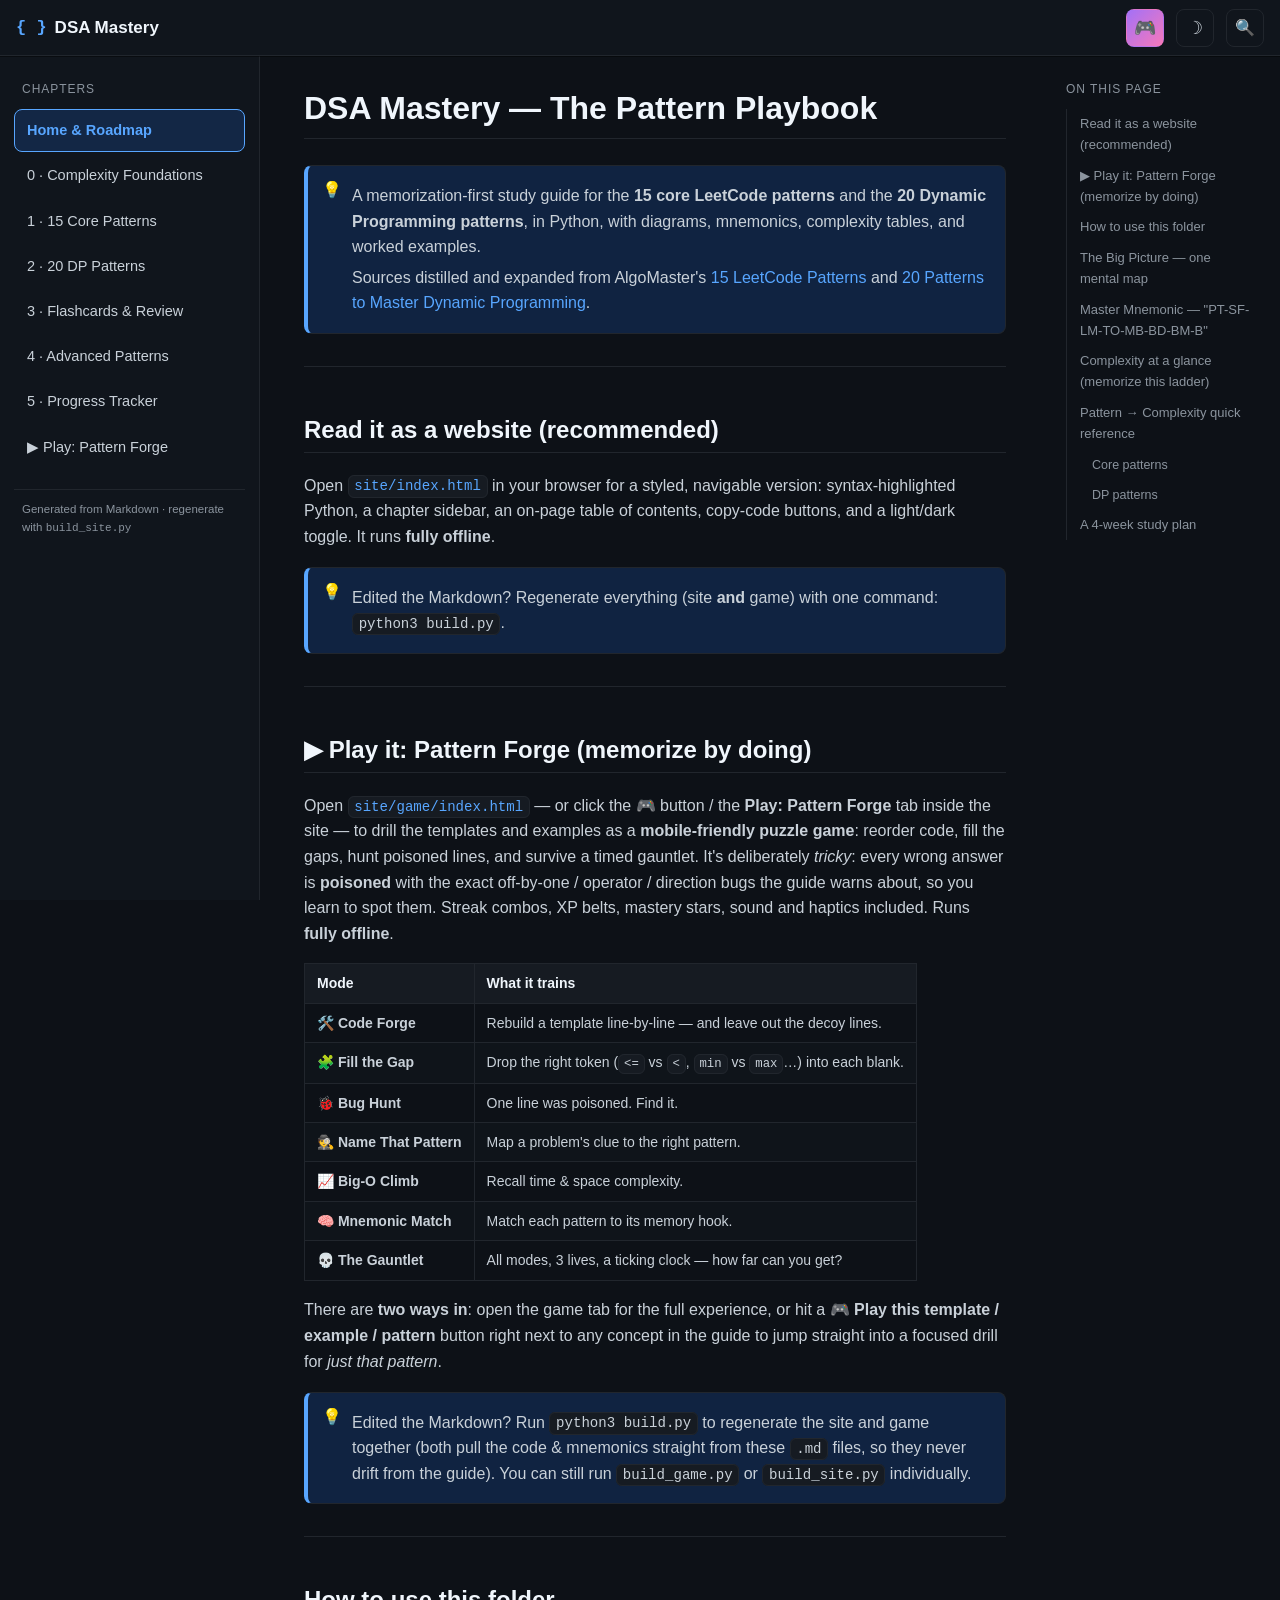
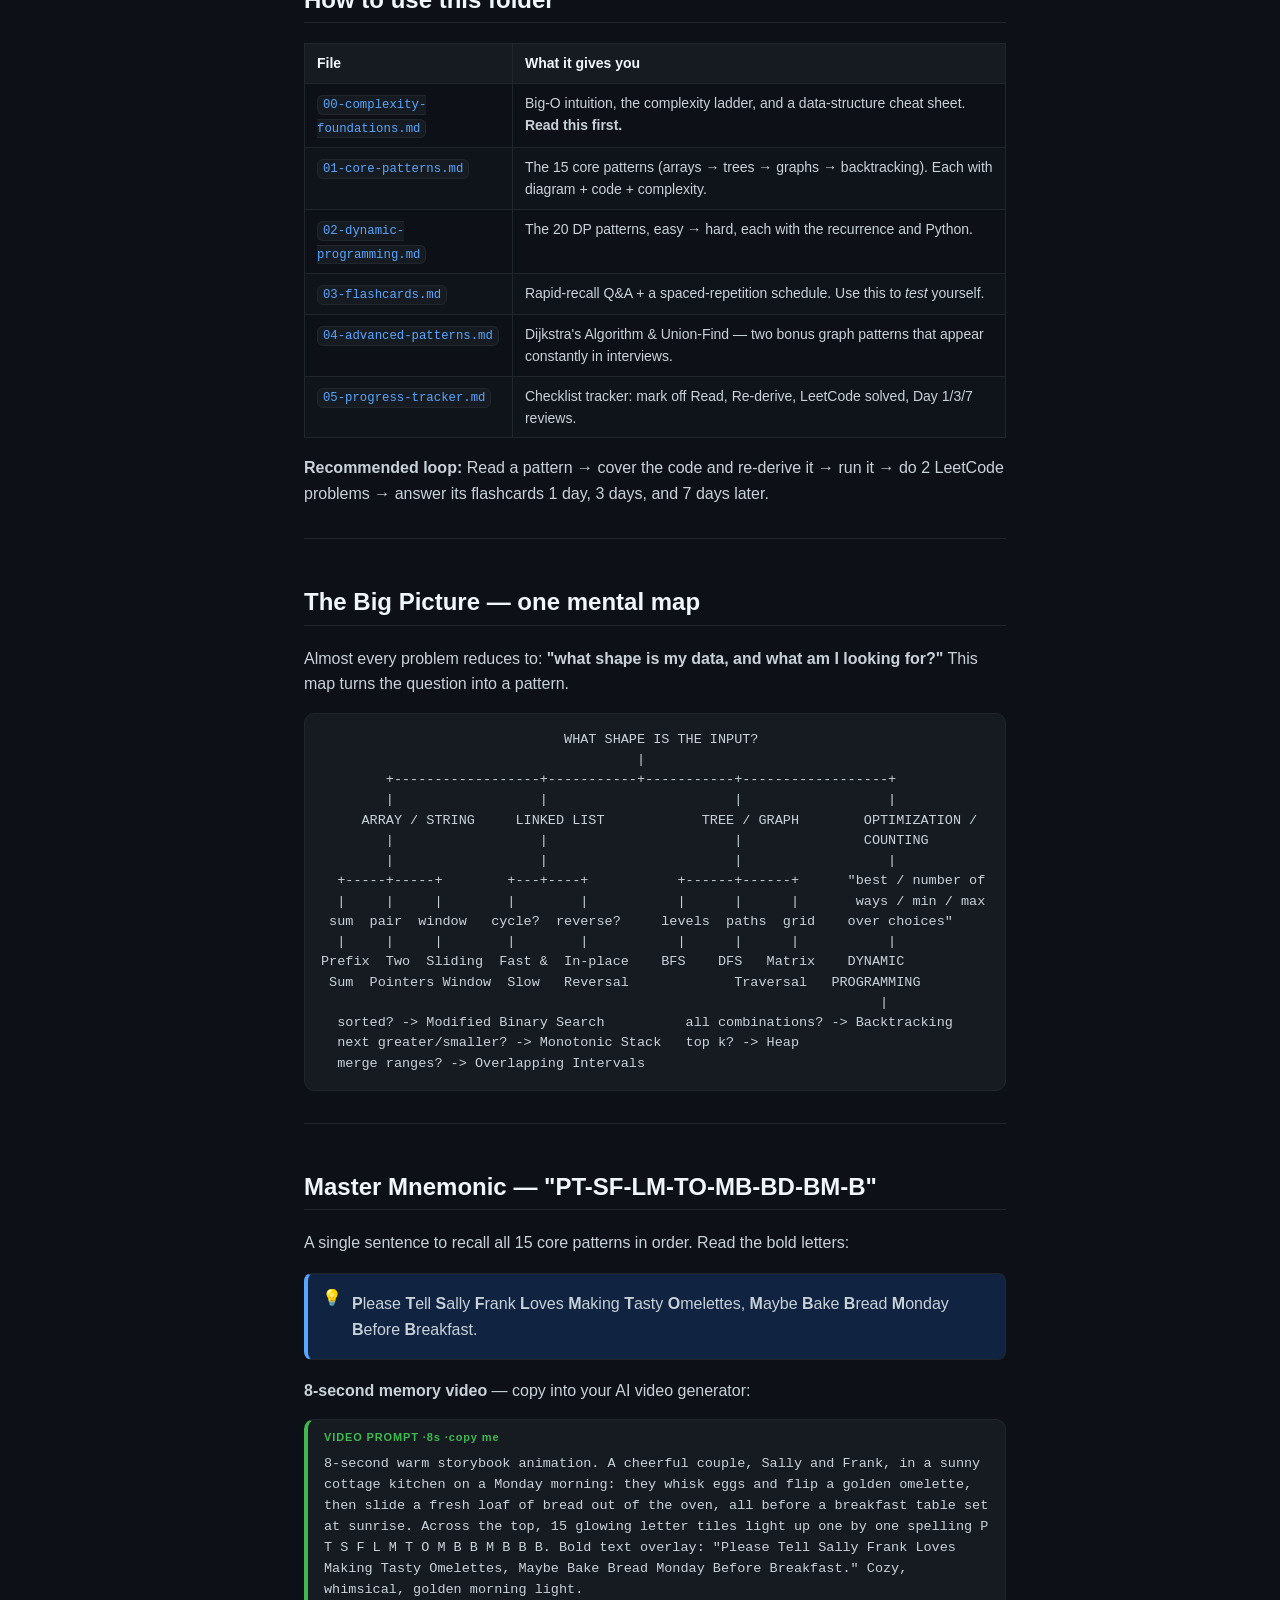
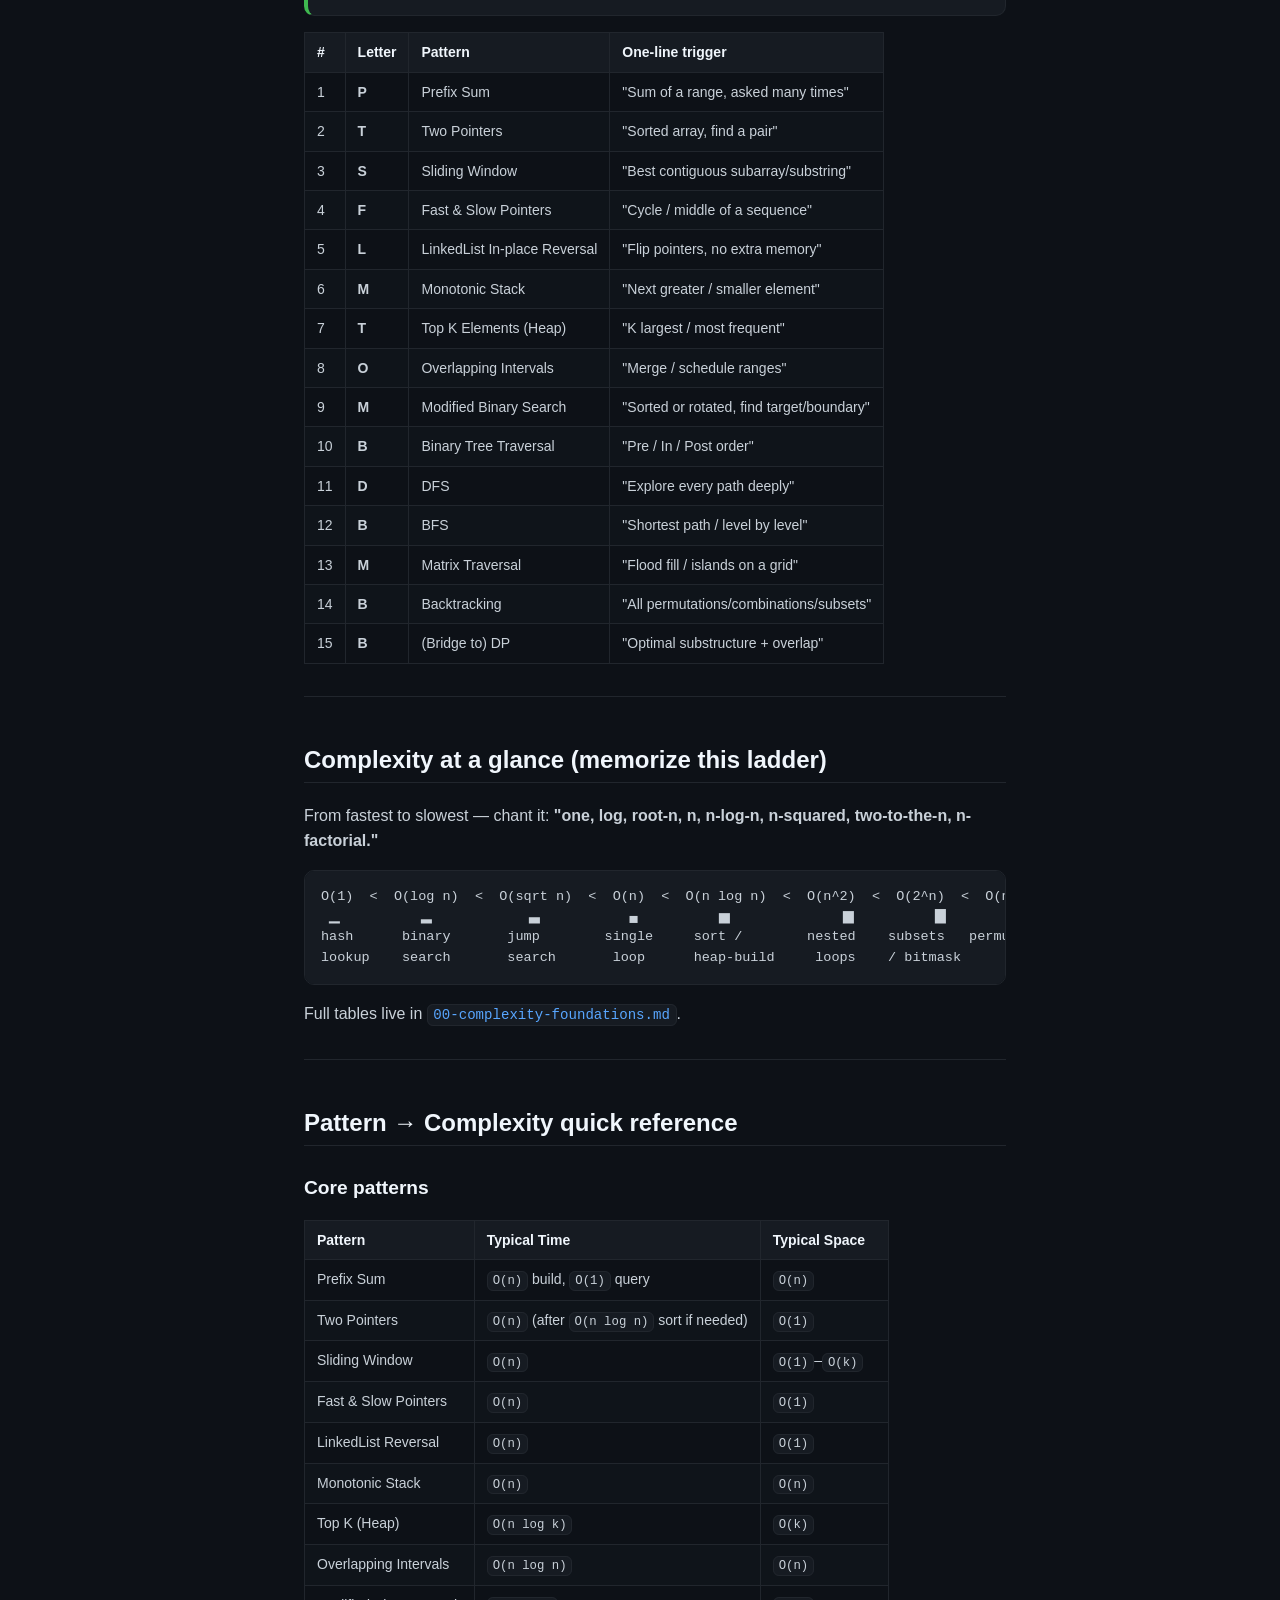
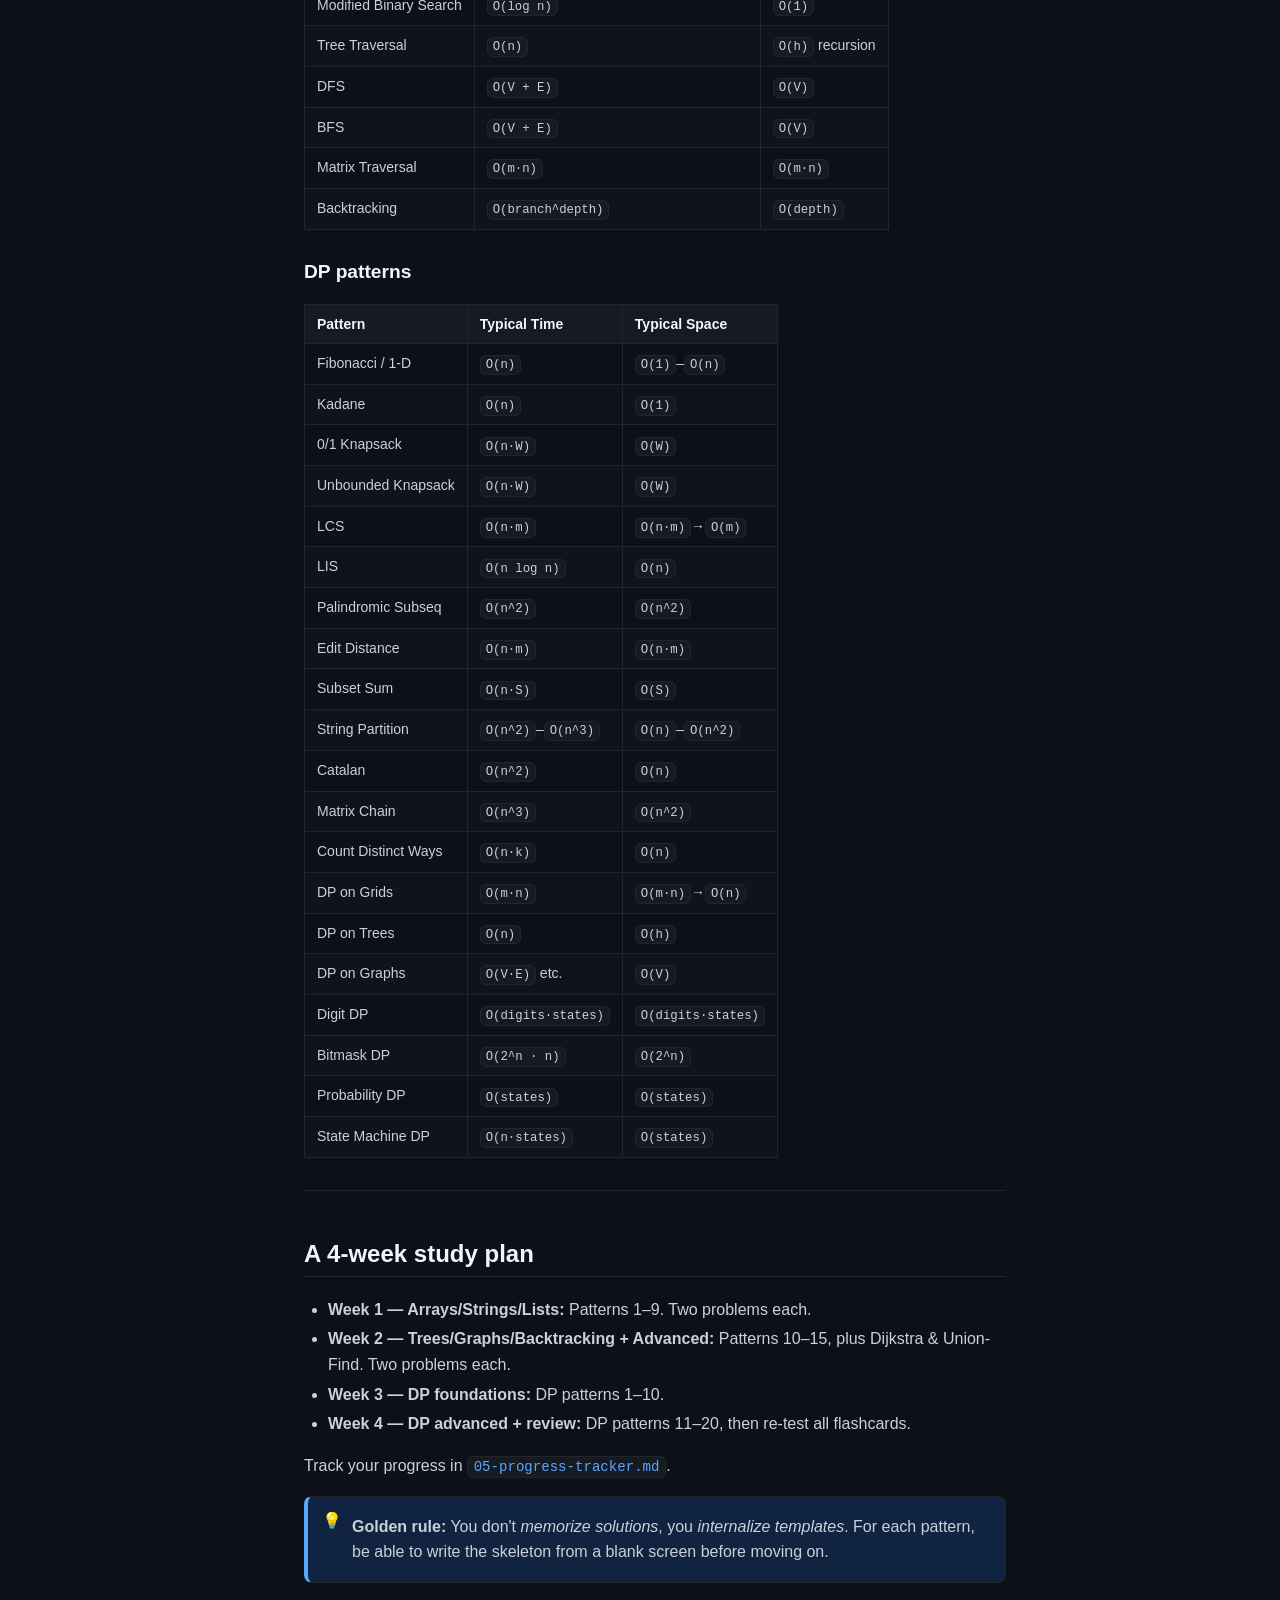
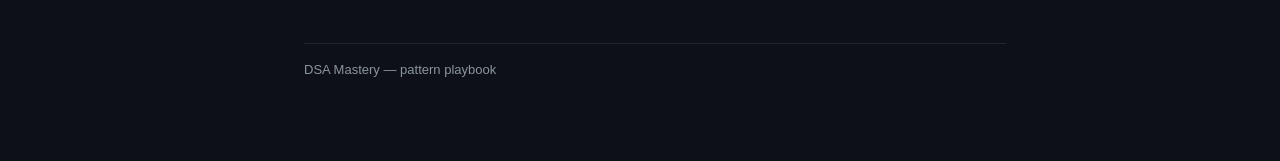
==== commit 0075c6fb: "refactor: remove markdown content from html files to decrease build size" ====
--- a/docs/index.html
+++ b/docs/index.html
@@ -48,7 +48,7 @@
 
 <button id="topBtn" class="top-btn" title="Back to top">&#8593;</button>
 
-<script type="text/markdown" id="md-content">[base64]/[base64]/[base64]/[base64]/IC0+IE1vZGlmaWVkIEJpbmFyeSBTZWFyY2ggICAgICAgICAgYWxsIGNvbWJpbmF0aW9ucz8gLT4gQmFja3RyYWNraW5nCiAgbmV4dCBncmVhdGVyL3NtYWxsZXI/[base64]</script>
+<script type="text/markdown" id="md-content">[base64]/[base64]/[base64]/[base64]</script>
 <script>window.__NAV__ = [{"href":"index.html","title":"Home & Roadmap"},{"href":"00-complexity-foundations.html","title":"0 · Complexity Foundations"},{"href":"01-core-patterns.html","title":"1 · 15 Core Patterns"},{"href":"02-dynamic-programming.html","title":"2 · 20 DP Patterns"},{"href":"03-flashcards.html","title":"3 · Flashcards & Review"},{"href":"04-advanced-patterns.html","title":"4 · Advanced Patterns"},{"href":"05-progress-tracker.html","title":"5 · Progress Tracker"},{"href":"game/index.html","title":"\u25B6 Play: Pattern Forge"}];</script>
 <script>window.__SEARCH_INDEX__ = [[{"text": "DSA Mastery — The Pattern Playbook", "snippet": "> A memorization-first study guide for the **15 core LeetCode patterns** and the", "id": "dsa-mastery--the-pattern-playbook", "page": "index.html", "pageTitle": "Home & Roadmap"}, {"text": "Read it as a website (recommended)", "snippet": "Open [`site/index.html`](./site/index.html) in your browser for a styled, navigable", "id": "read-it-as-a-website-recommended", "page": "index.html", "pageTitle": "Home & Roadmap"}, {"text": "▶ Play it: **Pattern Forge** (memorize by doing)", "snippet": "Open [`site/game/index.html`](./site/game/index.html) — or click the 🎮 button / the", "id": "-play-it-pattern-forge-memorize-by-doing", "page": "index.html", "pageTitle": "Home & Roadmap"}, {"text": "How to use this folder", "snippet": "", "id": "how-to-use-this-folder", "page": "index.html", "pageTitle": "Home & Roadmap"}, {"text": "The Big Picture — one mental map", "snippet": "Almost every problem reduces to: **\"what shape is my data, and what am I looking for?\"**", "id": "the-big-picture--one-mental-map", "page": "index.html", "pageTitle": "Home & Roadmap"}, {"text": "Master Mnemonic — \"**PT-SF-LM-TO-MB-BD-BM-B**\"", "snippet": "A single sentence to recall all 15 core patterns in order. Read the bold letters:", "id": "master-mnemonic--pt-sf-lm-to-mb-bd-bm-b", "page": "index.html", "pageTitle": "Home & Roadmap"}, {"text": "Complexity at a glance (memorize this ladder)", "snippet": "From fastest to slowest — chant it: **\"one, log, root-n, n, n-log-n, n-squared, two-to-the-n, n-factorial.\"**", "id": "complexity-at-a-glance-memorize-this-ladder", "page": "index.html", "pageTitle": "Home & Roadmap"}, {"text": "Pattern → Complexity quick reference", "snippet": "", "id": "pattern--complexity-quick-reference", "page": "index.html", "pageTitle": "Home & Roadmap"}, {"text": "Core patterns", "snippet": "", "id": "core-patterns", "page": "index.html", "pageTitle": "Home & Roadmap"}, {"text": "DP patterns", "snippet": "", "id": "dp-patterns", "page": "index.html", "pageTitle": "Home & Roadmap"}, {"text": "A 4-week study plan", "snippet": "- **Week 1 — Arrays/Strings/Lists:** Patterns 1–9. Two problems each.", "id": "a-4-week-study-plan", "page": "index.html", "pageTitle": "Home & Roadmap"}, {"text": "00 — Complexity Foundations & Data-Structure Cheat Sheet", "snippet": "> Before patterns, you need a feel for **cost**. This file gives you the Big-O", "id": "00--complexity-foundations--data-structure-cheat-sheet", "page": "00-complexity-foundations.html", "pageTitle": "0 · Complexity Foundations"}, {"text": "1. What Big-O actually measures", "snippet": "Big-O describes **how the running time (or memory) grows as the input `n` grows** —", "id": "1-what-big-o-actually-measures", "page": "00-complexity-foundations.html", "pageTitle": "0 · Complexity Foundations"}, {"text": "2. How to RECOGNIZE each complexity (pattern-matching cheat)", "snippet": "", "id": "2-how-to-recognize-each-complexity-pattern-matching-cheat", "page": "00-complexity-foundations.html", "pageTitle": "0 · Complexity Foundations"}, {"text": "3. Amortized vs worst case (one gotcha)", "snippet": "- **`list.append`** in Python is *amortized* `O(1)` — occasionally it resizes", "id": "3-amortized-vs-worst-case-one-gotcha", "page": "00-complexity-foundations.html", "pageTitle": "0 · Complexity Foundations"}, {"text": "4. Visualizing growth (relative steps for n = 100)", "snippet": "O(1)        | ▏ 1", "id": "4-visualizing-growth-relative-steps-for-n--100", "page": "00-complexity-foundations.html", "pageTitle": "0 · Complexity Foundations"}, {"text": "5. DATA-STRUCTURE OPERATION COSTS — memorize this", "snippet": "", "id": "5-data-structure-operation-costs--memorize-this", "page": "00-complexity-foundations.html", "pageTitle": "0 · Complexity Foundations"}, {"text": "6. Common algorithm complexities — memorize this", "snippet": "", "id": "6-common-algorithm-complexities--memorize-this", "page": "00-complexity-foundations.html", "pageTitle": "0 · Complexity Foundations"}, {"text": "7. The two Python imports you'll use constantly", "snippet": "import heapq                       # min-heap: heappush, heappop, heapify, nlargest, nsmallest", "id": "7-the-two-python-imports-youll-use-constantly", "page": "00-complexity-foundations.html", "pageTitle": "0 · Complexity Foundations"}, {"text": "Min-heap", "snippet": "h = []", "id": "min-heap", "page": "00-complexity-foundations.html", "pageTitle": "0 · Complexity Foundations"}, {"text": "Max-heap trick: push negatives", "snippet": "heapq.heappush(h, -value)", "id": "max-heap-trick-push-negatives", "page": "00-complexity-foundations.html", "pageTitle": "0 · Complexity Foundations"}, {"text": "Deque (queue/stack)", "snippet": "dq = deque()", "id": "deque-queuestack", "page": "00-complexity-foundations.html", "pageTitle": "0 · Complexity Foundations"}, {"text": "Counter", "snippet": "freq = Counter(\"aabbbc\")     # {'b':3,'a':2,'c':1}", "id": "counter", "page": "00-complexity-foundations.html", "pageTitle": "0 · Complexity Foundations"}, {"text": "01 — The 15 Core Patterns", "snippet": "Ordered for learning: **arrays/strings → linked lists → stacks/heaps/intervals →", "id": "01--the-15-core-patterns", "page": "01-core-patterns.html", "pageTitle": "1 · 15 Core Patterns"}, {"text": "1. Prefix Sum", "snippet": "> **Mnemonic:** *\"Pre-cook the sums, serve ranges instantly.\"*", "id": "1-prefix-sum", "page": "01-core-patterns.html", "pageTitle": "1 · 15 Core Patterns"}, {"text": "Picture", "snippet": "Turn the array into running totals. A range sum becomes one subtraction.", "id": "picture", "page": "01-core-patterns.html", "pageTitle": "1 · 15 Core Patterns"}, {"text": "When to use", "snippet": "- Many **range-sum queries** on a static array.", "id": "when-to-use", "page": "01-core-patterns.html", "pageTitle": "1 · 15 Core Patterns"}, {"text": "Template", "snippet": "def build_prefix(nums):", "id": "template", "page": "01-core-patterns.html", "pageTitle": "1 · 15 Core Patterns"}, {"text": "Worked example — Subarray Sum Equals K (LeetCode 560)", "snippet": "Count subarrays whose sum equals `k`. The trick: a running sum + a hash map of", "id": "worked-example--subarray-sum-equals-k-leetcode-560", "page": "01-core-patterns.html", "pageTitle": "1 · 15 Core Patterns"}, {"text": "subarray_sum([1, 1, 1], 2) -> 2", "snippet": "- Build: **`O(n)` time**, query: **`O(1)`**. Hash-map version: **`O(n)` time, `O(n)` space.**", "id": "subarray_sum1-1-1-2---2", "page": "01-core-patterns.html", "pageTitle": "1 · 15 Core Patterns"}, {"text": "Complexity", "snippet": "- Build: **`O(n)` time**, query: **`O(1)`**. Hash-map version: **`O(n)` time, `O(n)` space.**", "id": "complexity", "page": "01-core-patterns.html", "pageTitle": "1 · 15 Core Patterns"}, {"text": "⚠️ Watch out", "snippet": "- **Empty array:** handle `len(nums) == 0` before building the prefix.", "id": "-watch-out", "page": "01-core-patterns.html", "pageTitle": "1 · 15 Core Patterns"}, {"text": "Practice", "snippet": "- Range Sum Query – Immutable (303), Contiguous Array (525), Subarray Sum Equals K (560).", "id": "practice", "page": "01-core-patterns.html", "pageTitle": "1 · 15 Core Patterns"}, {"text": "2. Two Pointers", "snippet": "> **Mnemonic:** *\"Squeeze from both ends.\"*", "id": "2-two-pointers", "page": "01-core-patterns.html", "pageTitle": "1 · 15 Core Patterns"}, {"text": "Picture", "snippet": "On a **sorted** array, walk `left` up and `right` down based on the comparison.", "id": "picture-1", "page": "01-core-patterns.html", "pageTitle": "1 · 15 Core Patterns"}, {"text": "When to use", "snippet": "- **Sorted** input, find a pair/triplet meeting a condition.", "id": "when-to-use-1", "page": "01-core-patterns.html", "pageTitle": "1 · 15 Core Patterns"}, {"text": "Template", "snippet": "def two_sum_sorted(nums, target):", "id": "template-1", "page": "01-core-patterns.html", "pageTitle": "1 · 15 Core Patterns"}, {"text": "Worked example — 3Sum (LeetCode 15)", "snippet": "Fix one number, two-pointer the rest. Sorting enables both the scan and dedup.", "id": "worked-example--3sum-leetcode-15", "page": "01-core-patterns.html", "pageTitle": "1 · 15 Core Patterns"}, {"text": "three_sum([-1, 0, 1, 2, -1, -4]) -> [[-1, -1, 2], [-1, 0, 1]]", "snippet": "- Pair scan: **`O(n)`** time, **`O(1)`** space (plus `O(n log n)` if you must sort).", "id": "three_sum-1-0-1-2--1--4----1--1-2--1-0-1", "page": "01-core-patterns.html", "pageTitle": "1 · 15 Core Patterns"}, {"text": "Complexity", "snippet": "- Pair scan: **`O(n)`** time, **`O(1)`** space (plus `O(n log n)` if you must sort).", "id": "complexity-1", "page": "01-core-patterns.html", "pageTitle": "1 · 15 Core Patterns"}, {"text": "⚠️ Watch out", "snippet": "- **Input must be sorted** (or you sort first) — two pointers on unsorted data gives wrong answers.", "id": "-watch-out-1", "page": "01-core-patterns.html", "pageTitle": "1 · 15 Core Patterns"}, {"text": "Practice", "snippet": "- Two Sum II (167), 3Sum (15), Container With Most Water (11).", "id": "practice-1", "page": "01-core-patterns.html", "pageTitle": "1 · 15 Core Patterns"}, {"text": "3. Sliding Window", "snippet": "> **Mnemonic:** *\"Grow right, shrink left, keep the best.\"*", "id": "3-sliding-window", "page": "01-core-patterns.html", "pageTitle": "1 · 15 Core Patterns"}, {"text": "Picture", "snippet": "A window `[left, right]` slides across; expand to include, contract to stay valid.", "id": "picture-2", "page": "01-core-patterns.html", "pageTitle": "1 · 15 Core Patterns"}, {"text": "When to use", "snippet": "- **Contiguous** subarray/substring asking for max/min/longest/shortest.", "id": "when-to-use-2", "page": "01-core-patterns.html", "pageTitle": "1 · 15 Core Patterns"}, {"text": "Template — fixed size", "snippet": "def max_sum_subarray(nums, k):", "id": "template--fixed-size", "page": "01-core-patterns.html", "pageTitle": "1 · 15 Core Patterns"}, {"text": "Template — variable size", "snippet": "def longest_unique_substring(s):         # LeetCode 3", "id": "template--variable-size", "page": "01-core-patterns.html", "pageTitle": "1 · 15 Core Patterns"}, {"text": "longest_unique_substring(\"abcabcbb\") -> 3  (\"abc\")", "snippet": "- **`O(n)`** time (each element enters and leaves once), **`O(1)`–`O(k)`** space.", "id": "longest_unique_substringabcabcbb---3--abc", "page": "01-core-patterns.html", "pageTitle": "1 · 15 Core Patterns"}, {"text": "Complexity", "snippet": "- **`O(n)`** time (each element enters and leaves once), **`O(1)`–`O(k)`** space.", "id": "complexity-2", "page": "01-core-patterns.html", "pageTitle": "1 · 15 Core Patterns"}, {"text": "⚠️ Watch out", "snippet": "- **Window size > array length:** for fixed-size windows, check `k <= len(nums)` first.", "id": "-watch-out-2", "page": "01-core-patterns.html", "pageTitle": "1 · 15 Core Patterns"}, {"text": "Practice", "snippet": "- Maximum Average Subarray I (643), Longest Substring Without Repeating (3), Minimum Window Substring (76).", "id": "practice-2", "page": "01-core-patterns.html", "pageTitle": "1 · 15 Core Patterns"}, {"text": "4. Fast & Slow Pointers", "snippet": "> **Mnemonic:** *\"Tortoise and Hare — the hare laps the loop.\"*", "id": "4-fast--slow-pointers", "page": "01-core-patterns.html", "pageTitle": "1 · 15 Core Patterns"}, {"text": "Picture", "snippet": "`slow` moves 1 step, `fast` moves 2. In a cycle, `fast` eventually meets `slow`.", "id": "picture-3", "page": "01-core-patterns.html", "pageTitle": "1 · 15 Core Patterns"}, {"text": "When to use", "snippet": "- Detect a **cycle** in a linked list / functional graph.", "id": "when-to-use-3", "page": "01-core-patterns.html", "pageTitle": "1 · 15 Core Patterns"}, {"text": "Template", "snippet": "class ListNode:", "id": "template-2", "page": "01-core-patterns.html", "pageTitle": "1 · 15 Core Patterns"}, {"text": "Worked example — Find the Duplicate Number (LeetCode 287)", "snippet": "Treat the array as a linked list where `i -> nums[i]`. The duplicate is the cycle entry.", "id": "worked-example--find-the-duplicate-number-leetcode-287", "page": "01-core-patterns.html", "pageTitle": "1 · 15 Core Patterns"}, {"text": "find_duplicate([1, 3, 4, 2, 2]) -> 2", "snippet": "- **`O(n)`** time, **`O(1)`** space.", "id": "find_duplicate1-3-4-2-2---2", "page": "01-core-patterns.html", "pageTitle": "1 · 15 Core Patterns"}, {"text": "Complexity", "snippet": "- **`O(n)`** time, **`O(1)`** space.", "id": "complexity-3", "page": "01-core-patterns.html", "pageTitle": "1 · 15 Core Patterns"}, {"text": "⚠️ Watch out", "snippet": "- **Empty list / single node:** `while fast and fast.next` handles this — if you forget `fast.next`, you'll crash on sin", "id": "-watch-out-3", "page": "01-core-patterns.html", "pageTitle": "1 · 15 Core Patterns"}, {"text": "Practice", "snippet": "- Linked List Cycle (141), Happy Number (202), Find the Duplicate Number (287).", "id": "practice-3", "page": "01-core-patterns.html", "pageTitle": "1 · 15 Core Patterns"}, {"text": "5. LinkedList In-place Reversal", "snippet": "> **Mnemonic:** *\"Three hands: prev, curr, next — flip and march.\"*", "id": "5-linkedlist-in-place-reversal", "page": "01-core-patterns.html", "pageTitle": "1 · 15 Core Patterns"}, {"text": "Picture", "snippet": "Reverse pointers one node at a time without extra memory.", "id": "picture-4", "page": "01-core-patterns.html", "pageTitle": "1 · 15 Core Patterns"}, {"text": "When to use", "snippet": "- Reverse a whole list or a **sublist**; reverse in **groups of k**.", "id": "when-to-use-4", "page": "01-core-patterns.html", "pageTitle": "1 · 15 Core Patterns"}, {"text": "Template — full reversal", "snippet": "def reverse_list(head):", "id": "template--full-reversal", "page": "01-core-patterns.html", "pageTitle": "1 · 15 Core Patterns"}, {"text": "Worked example — Reverse Linked List II (LeetCode 92)", "snippet": "Reverse only positions `m..n` using a dummy head to simplify edge cases.", "id": "worked-example--reverse-linked-list-ii-leetcode-92", "page": "01-core-patterns.html", "pageTitle": "1 · 15 Core Patterns"}, {"text": "Complexity", "snippet": "- **`O(n)`** time, **`O(1)`** space.", "id": "complexity-4", "page": "01-core-patterns.html", "pageTitle": "1 · 15 Core Patterns"}, {"text": "⚠️ Watch out", "snippet": "- **Single node:** `curr.next` is `None`, so the loop body never executes — returns correctly, but verify.", "id": "-watch-out-4", "page": "01-core-patterns.html", "pageTitle": "1 · 15 Core Patterns"}, {"text": "Practice", "snippet": "- Reverse Linked List (206), Reverse Linked List II (92), Swap Nodes in Pairs (24).", "id": "practice-4", "page": "01-core-patterns.html", "pageTitle": "1 · 15 Core Patterns"}, {"text": "6. Monotonic Stack", "snippet": "> **Mnemonic:** *\"Keep the stack tidy; pop the losers when a bigger one arrives.\"*", "id": "6-monotonic-stack", "page": "01-core-patterns.html", "pageTitle": "1 · 15 Core Patterns"}, {"text": "Picture", "snippet": "A stack kept increasing/decreasing. New element pops everything it beats —", "id": "picture-5", "page": "01-core-patterns.html", "pageTitle": "1 · 15 Core Patterns"}, {"text": "When to use", "snippet": "- **Next greater / next smaller** element; spans; largest rectangle; daily temperatures.", "id": "when-to-use-5", "page": "01-core-patterns.html", "pageTitle": "1 · 15 Core Patterns"}, {"text": "Template", "snippet": "def next_greater(nums):", "id": "template-3", "page": "01-core-patterns.html", "pageTitle": "1 · 15 Core Patterns"}, {"text": "next_greater([2, 1, 2, 4, 3]) -> [4, 2, 4, -1, -1]", "snippet": "How many days until a warmer temperature? Store indices, pop when warmer.", "id": "next_greater2-1-2-4-3---4-2-4--1--1", "page": "01-core-patterns.html", "pageTitle": "1 · 15 Core Patterns"}, {"text": "Worked example — Daily Temperatures (LeetCode 739)", "snippet": "How many days until a warmer temperature? Store indices, pop when warmer.", "id": "worked-example--daily-temperatures-leetcode-739", "page": "01-core-patterns.html", "pageTitle": "1 · 15 Core Patterns"}, {"text": "daily_temperatures([73,74,75,71,69,72,76,73]) -> [1,1,4,2,1,1,0,0]", "snippet": "- **`O(n)`** time (each index pushed/popped once), **`O(n)`** space.", "id": "daily_temperatures7374757169727673---11421100", "page": "01-core-patterns.html", "pageTitle": "1 · 15 Core Patterns"}, {"text": "Complexity", "snippet": "- **`O(n)`** time (each index pushed/popped once), **`O(n)`** space.", "id": "complexity-5", "page": "01-core-patterns.html", "pageTitle": "1 · 15 Core Patterns"}, {"text": "⚠️ Watch out", "snippet": "- **All ascending or all descending:** the stack might never pop (ascending) or pop everything immediately (descending) ", "id": "-watch-out-5", "page": "01-core-patterns.html", "pageTitle": "1 · 15 Core Patterns"}, {"text": "Practice", "snippet": "- Next Greater Element I (496), Daily Temperatures (739), Largest Rectangle in Histogram (84).", "id": "practice-5", "page": "01-core-patterns.html", "pageTitle": "1 · 15 Core Patterns"}, {"text": "7. Top 'K' Elements (Heap)", "snippet": "> **Mnemonic:** *\"Keep a heap of size K; kick out the weakest.\"*", "id": "7-top-k-elements-heap", "page": "01-core-patterns.html", "pageTitle": "1 · 15 Core Patterns"}, {"text": "Picture", "snippet": "For the **K largest**, keep a **min-heap of size K**. The root is the weakest of", "id": "picture-6", "page": "01-core-patterns.html", "pageTitle": "1 · 15 Core Patterns"}, {"text": "When to use", "snippet": "- \"K largest / smallest / most frequent / closest.\" Streaming top-K.", "id": "when-to-use-6", "page": "01-core-patterns.html", "pageTitle": "1 · 15 Core Patterns"}, {"text": "Template", "snippet": "import heapq", "id": "template-4", "page": "01-core-patterns.html", "pageTitle": "1 · 15 Core Patterns"}, {"text": "kth_largest([3, 2, 1, 5, 6, 4], 2) -> 5", "snippet": "from collections import Counter", "id": "kth_largest3-2-1-5-6-4-2---5", "page": "01-core-patterns.html", "pageTitle": "1 · 15 Core Patterns"}, {"text": "Worked example — Top K Frequent Elements (LeetCode 347)", "snippet": "from collections import Counter", "id": "worked-example--top-k-frequent-elements-leetcode-347", "page": "01-core-patterns.html", "pageTitle": "1 · 15 Core Patterns"}, {"text": "top_k_frequent([1,1,1,2,2,3], 2) -> [1, 2]", "snippet": "- **`O(n log k)`** time, **`O(k)`** space. (Full sort would be `O(n log n)`.)", "id": "top_k_frequent111223-2---1-2", "page": "01-core-patterns.html", "pageTitle": "1 · 15 Core Patterns"}, {"text": "Complexity", "snippet": "- **`O(n log k)`** time, **`O(k)`** space. (Full sort would be `O(n log n)`.)", "id": "complexity-6", "page": "01-core-patterns.html", "pageTitle": "1 · 15 Core Patterns"}, {"text": "⚠️ Watch out", "snippet": "- **k = 0:** return empty — don't push anything.", "id": "-watch-out-6", "page": "01-core-patterns.html", "pageTitle": "1 · 15 Core Patterns"}, {"text": "Practice", "snippet": "- Kth Largest Element (215), Top K Frequent Elements (347), Find K Pairs with Smallest Sums (373).", "id": "practice-6", "page": "01-core-patterns.html", "pageTitle": "1 · 15 Core Patterns"}, {"text": "8. Overlapping Intervals", "snippet": "> **Mnemonic:** *\"Sort by start, then stitch the overlaps.\"*", "id": "8-overlapping-intervals", "page": "01-core-patterns.html", "pageTitle": "1 · 15 Core Patterns"}, {"text": "Picture", "snippet": "Two intervals `[a,b]` and `[c,d]` (sorted by start) overlap when `b >= c`.", "id": "picture-7", "page": "01-core-patterns.html", "pageTitle": "1 · 15 Core Patterns"}, {"text": "When to use", "snippet": "- **Merge**, insert, or count non-overlapping ranges; meeting rooms; calendars.", "id": "when-to-use-7", "page": "01-core-patterns.html", "pageTitle": "1 · 15 Core Patterns"}, {"text": "Template", "snippet": "def merge_intervals(intervals):", "id": "template-5", "page": "01-core-patterns.html", "pageTitle": "1 · 15 Core Patterns"}, {"text": "merge_intervals([[1,3],[2,6],[8,10],[15,18]]) -> [[1,6],[8,10],[15,18]]", "snippet": "Minimum removals to make intervals non-overlapping → greedily keep earliest finishers.", "id": "merge_intervals13268101518---168101518", "page": "01-core-patterns.html", "pageTitle": "1 · 15 Core Patterns"}, {"text": "Worked example — Non-overlapping Intervals (LeetCode 435)", "snippet": "Minimum removals to make intervals non-overlapping → greedily keep earliest finishers.", "id": "worked-example--non-overlapping-intervals-leetcode-435", "page": "01-core-patterns.html", "pageTitle": "1 · 15 Core Patterns"}, {"text": "erase_overlap_intervals([[1,2],[2,3],[3,4],[1,3]]) -> 1", "snippet": "- **`O(n log n)`** time (the sort dominates), **`O(n)`** space.", "id": "erase_overlap_intervals12233413---1", "page": "01-core-patterns.html", "pageTitle": "1 · 15 Core Patterns"}, {"text": "Complexity", "snippet": "- **`O(n log n)`** time (the sort dominates), **`O(n)`** space.", "id": "complexity-7", "page": "01-core-patterns.html", "pageTitle": "1 · 15 Core Patterns"}, {"text": "⚠️ Watch out", "snippet": "- **Single interval:** result is just that interval — make sure your loop still appends it.", "id": "-watch-out-7", "page": "01-core-patterns.html", "pageTitle": "1 · 15 Core Patterns"}, {"text": "Practice", "snippet": "- Merge Intervals (56), Insert Interval (57), Non-Overlapping Intervals (435).", "id": "practice-7", "page": "01-core-patterns.html", "pageTitle": "1 · 15 Core Patterns"}, {"text": "9. Modified Binary Search", "snippet": "> **Mnemonic:** *\"Halve and conquer — even when the array is twisted.\"*", "id": "9-modified-binary-search", "page": "01-core-patterns.html", "pageTitle": "1 · 15 Core Patterns"}, {"text": "Picture", "snippet": "Standard search halves the range. In a **rotated** array, one half is always sorted —", "id": "picture-8", "page": "01-core-patterns.html", "pageTitle": "1 · 15 Core Patterns"}, {"text": "When to use", "snippet": "- **Sorted / rotated** arrays; find target, boundary, first/last, or a peak.", "id": "when-to-use-8", "page": "01-core-patterns.html", "pageTitle": "1 · 15 Core Patterns"}, {"text": "Template — classic + boundary", "snippet": "def binary_search(nums, target):", "id": "template--classic--boundary", "page": "01-core-patterns.html", "pageTitle": "1 · 15 Core Patterns"}, {"text": "Worked example — Search in Rotated Sorted Array (LeetCode 33)", "snippet": "def search_rotated(nums, target):", "id": "worked-example--search-in-rotated-sorted-array-leetcode-33", "page": "01-core-patterns.html", "pageTitle": "1 · 15 Core Patterns"}, {"text": "search_rotated([4,5,6,7,0,1,2], 0) -> 4", "snippet": "- **`O(log n)`** time, **`O(1)`** space.", "id": "search_rotated4567012-0---4", "page": "01-core-patterns.html", "pageTitle": "1 · 15 Core Patterns"}, {"text": "Complexity", "snippet": "- **`O(log n)`** time, **`O(1)`** space.", "id": "complexity-8", "page": "01-core-patterns.html", "pageTitle": "1 · 15 Core Patterns"}, {"text": "⚠️ Watch out", "snippet": "- **Single element array:** `lo == hi == mid` — make sure you return it if it matches, not loop forever.", "id": "-watch-out-8", "page": "01-core-patterns.html", "pageTitle": "1 · 15 Core Patterns"}, {"text": "Practice", "snippet": "- Search in Rotated Sorted Array (33), Find Minimum in Rotated Sorted Array (153), Search a 2D Matrix II (240).", "id": "practice-8", "page": "01-core-patterns.html", "pageTitle": "1 · 15 Core Patterns"}, {"text": "10. Binary Tree Traversal", "snippet": "> **Mnemonic:** *\"PIP — **P**re (root first), **I**n (root middle), **P**ost (root last).\"*", "id": "10-binary-tree-traversal", "page": "01-core-patterns.html", "pageTitle": "1 · 15 Core Patterns"}, {"text": "Picture", "snippet": "Where you \"visit\" the root relative to its children defines the order.", "id": "picture-9", "page": "01-core-patterns.html", "pageTitle": "1 · 15 Core Patterns"}, {"text": "When to use", "snippet": "- **Inorder** → sorted order in a BST. **Preorder** → copy/serialize.", "id": "when-to-use-9", "page": "01-core-patterns.html", "pageTitle": "1 · 15 Core Patterns"}, {"text": "Template", "snippet": "class TreeNode:", "id": "template-6", "page": "01-core-patterns.html", "pageTitle": "1 · 15 Core Patterns"}, {"text": "Worked example — Kth Smallest in a BST (LeetCode 230)", "snippet": "Inorder yields ascending values; stop at the kth.", "id": "worked-example--kth-smallest-in-a-bst-leetcode-230", "page": "01-core-patterns.html", "pageTitle": "1 · 15 Core Patterns"}, {"text": "Complexity", "snippet": "- **`O(n)`** time, **`O(h)`** space (`h` = height; `O(n)` worst, `O(log n)` balanced).", "id": "complexity-9", "page": "01-core-patterns.html", "pageTitle": "1 · 15 Core Patterns"}, {"text": "⚠️ Watch out", "snippet": "- **Empty tree (`root is None`):** return `[]` or `0` immediately — don't recurse into `None`.", "id": "-watch-out-9", "page": "01-core-patterns.html", "pageTitle": "1 · 15 Core Patterns"}, {"text": "Practice", "snippet": "- Binary Tree Paths (257, pre), Kth Smallest in a BST (230, in), Binary Tree Maximum Path Sum (124, post).", "id": "practice-9", "page": "01-core-patterns.html", "pageTitle": "1 · 15 Core Patterns"}, {"text": "11. Depth-First Search (DFS)", "snippet": "> **Mnemonic:** *\"Go deep, hit a wall, back up, try the next door.\"*", "id": "11-depth-first-search-dfs", "page": "01-core-patterns.html", "pageTitle": "1 · 15 Core Patterns"}, {"text": "Picture", "snippet": "Explore one branch fully before the next. Recursion (or an explicit stack) does this.", "id": "picture-10", "page": "01-core-patterns.html", "pageTitle": "1 · 15 Core Patterns"}, {"text": "When to use", "snippet": "- Enumerate **paths**, detect cycles, topological sort, connected components,", "id": "when-to-use-10", "page": "01-core-patterns.html", "pageTitle": "1 · 15 Core Patterns"}, {"text": "Template — graph DFS with visited set", "snippet": "def dfs(graph, start):", "id": "template--graph-dfs-with-visited-set", "page": "01-core-patterns.html", "pageTitle": "1 · 15 Core Patterns"}, {"text": "Worked example — Course Schedule II / topological order (LeetCode 210)", "snippet": "Return an order to take courses given prerequisites, or `[]` if impossible (cycle).", "id": "worked-example--course-schedule-ii--topological-order-leetcode-210", "page": "01-core-patterns.html", "pageTitle": "1 · 15 Core Patterns"}, {"text": "find_order(2, [[1, 0]]) -> [0, 1]", "snippet": "- **`O(V + E)`** time, **`O(V)`** space (visited + recursion stack).", "id": "find_order2-1-0---0-1", "page": "01-core-patterns.html", "pageTitle": "1 · 15 Core Patterns"}, {"text": "Complexity", "snippet": "- **`O(V + E)`** time, **`O(V)`** space (visited + recursion stack).", "id": "complexity-10", "page": "01-core-patterns.html", "pageTitle": "1 · 15 Core Patterns"}, {"text": "⚠️ Watch out", "snippet": "- **Disconnected graph:** a single `dfs(start)` won't visit all nodes — loop over all nodes and start DFS from unvisited", "id": "-watch-out-10", "page": "01-core-patterns.html", "pageTitle": "1 · 15 Core Patterns"}, {"text": "Practice", "snippet": "- Clone Graph (133), Path Sum II (113), Course Schedule II (210).", "id": "practice-10", "page": "01-core-patterns.html", "pageTitle": "1 · 15 Core Patterns"}, {"text": "12. Breadth-First Search (BFS)", "snippet": "> **Mnemonic:** *\"Ripples in a pond — nearest first, level by level.\"*", "id": "12-breadth-first-search-bfs", "page": "01-core-patterns.html", "pageTitle": "1 · 15 Core Patterns"}, {"text": "Picture", "snippet": "A queue processes everything at distance `d` before distance `d+1` → first time you", "id": "picture-11", "page": "01-core-patterns.html", "pageTitle": "1 · 15 Core Patterns"}, {"text": "When to use", "snippet": "- **Shortest path in unweighted** graphs; level-order tree traversal; \"minimum steps\".", "id": "when-to-use-11", "page": "01-core-patterns.html", "pageTitle": "1 · 15 Core Patterns"}, {"text": "Template", "snippet": "from collections import deque", "id": "template-7", "page": "01-core-patterns.html", "pageTitle": "1 · 15 Core Patterns"}, {"text": "Worked example — Rotting Oranges (LeetCode 994)", "snippet": "Multi-source BFS: all rotten oranges spread simultaneously; count minutes.", "id": "worked-example--rotting-oranges-leetcode-994", "page": "01-core-patterns.html", "pageTitle": "1 · 15 Core Patterns"}, {"text": "oranges_rotting([[2,1,1],[1,1,0],[0,1,1]]) -> 4", "snippet": "- **`O(V + E)`** (grid: `O(m·n)`) time, **`O(V)`** space for the queue.", "id": "oranges_rotting211110011---4", "page": "01-core-patterns.html", "pageTitle": "1 · 15 Core Patterns"}, {"text": "Complexity", "snippet": "- **`O(V + E)`** (grid: `O(m·n)`) time, **`O(V)`** space for the queue.", "id": "complexity-11", "page": "01-core-patterns.html", "pageTitle": "1 · 15 Core Patterns"}, {"text": "⚠️ Watch out", "snippet": "- **Source = destination:** return `0` (zero steps), not `-1` — a common off-by-one.", "id": "-watch-out-11", "page": "01-core-patterns.html", "pageTitle": "1 · 15 Core Patterns"}, {"text": "Practice", "snippet": "- Binary Tree Level Order (102), Rotting Oranges (994), Word Ladder (127).", "id": "practice-11", "page": "01-core-patterns.html", "pageTitle": "1 · 15 Core Patterns"}, {"text": "13. Matrix Traversal", "snippet": "> **Mnemonic:** *\"A grid is just a graph — each cell has 4 neighbors.\"*", "id": "13-matrix-traversal", "page": "01-core-patterns.html", "pageTitle": "1 · 15 Core Patterns"}, {"text": "Picture", "snippet": "Flood fill / island counting = DFS or BFS where moves are up/down/left/right.", "id": "picture-12", "page": "01-core-patterns.html", "pageTitle": "1 · 15 Core Patterns"}, {"text": "When to use", "snippet": "- Islands, flood fill, regions, shortest path on a grid, surrounded regions.", "id": "when-to-use-12", "page": "01-core-patterns.html", "pageTitle": "1 · 15 Core Patterns"}, {"text": "Template — DFS flood fill", "snippet": "def flood_fill(image, sr, sc, new_color):", "id": "template--dfs-flood-fill", "page": "01-core-patterns.html", "pageTitle": "1 · 15 Core Patterns"}, {"text": "flood_fill([[1,1,1],[1,1,0],[1,0,1]], 1, 1, 2) -> [[2,2,2],[2,2,0],[2,0,1]]", "snippet": "def num_islands(grid):", "id": "flood_fill111110101-1-1-2---222220201", "page": "01-core-patterns.html", "pageTitle": "1 · 15 Core Patterns"}, {"text": "Worked example — Number of Islands (LeetCode 200)", "snippet": "def num_islands(grid):", "id": "worked-example--number-of-islands-leetcode-200", "page": "01-core-patterns.html", "pageTitle": "1 · 15 Core Patterns"}, {"text": "num_islands([[\"1\",\"1\",\"0\"],[\"1\",\"1\",\"0\"],[\"0\",\"0\",\"1\"]]) -> 2", "snippet": "- **`O(m·n)`** time, **`O(m·n)`** space (recursion / visited worst case).", "id": "num_islands110110001---2", "page": "01-core-patterns.html", "pageTitle": "1 · 15 Core Patterns"}, {"text": "Complexity", "snippet": "- **`O(m·n)`** time, **`O(m·n)`** space (recursion / visited worst case).", "id": "complexity-12", "page": "01-core-patterns.html", "pageTitle": "1 · 15 Core Patterns"}, {"text": "⚠️ Watch out", "snippet": "- **Empty grid (0 rows or 0 cols):** guard with `if not grid or not grid[0]: return 0`.", "id": "-watch-out-12", "page": "01-core-patterns.html", "pageTitle": "1 · 15 Core Patterns"}, {"text": "Practice", "snippet": "- Flood Fill (733), Number of Islands (200), Surrounded Regions (130).", "id": "practice-12", "page": "01-core-patterns.html", "pageTitle": "1 · 15 Core Patterns"}, {"text": "14. Backtracking", "snippet": "> **Mnemonic:** *\"Choose → Explore → Un-choose.\"*", "id": "14-backtracking", "page": "01-core-patterns.html", "pageTitle": "1 · 15 Core Patterns"}, {"text": "Picture", "snippet": "A decision tree. At each node you make a choice, recurse, then **undo** it to try the next.", "id": "picture-13", "page": "01-core-patterns.html", "pageTitle": "1 · 15 Core Patterns"}, {"text": "When to use", "snippet": "- Generate **all** permutations / combinations / subsets / partitions; constraint", "id": "when-to-use-13", "page": "01-core-patterns.html", "pageTitle": "1 · 15 Core Patterns"}, {"text": "Template", "snippet": "def backtrack(choices):", "id": "template-8", "page": "01-core-patterns.html", "pageTitle": "1 · 15 Core Patterns"}, {"text": "Worked example — Subsets (LeetCode 78)", "snippet": "Every element is either in or out; recurse on the index.", "id": "worked-example--subsets-leetcode-78", "page": "01-core-patterns.html", "pageTitle": "1 · 15 Core Patterns"}, {"text": "subsets([1, 2, 3]) -> [[],[1],[1,2],[1,2,3],[1,3],[2],[2,3],[3]]", "snippet": "- Permutations **`O(n·n!)`**, Subsets **`O(n·2^n)`**, general **`O(branch^depth)`**;", "id": "subsets1-2-3---112123132233", "page": "01-core-patterns.html", "pageTitle": "1 · 15 Core Patterns"}, {"text": "Complexity", "snippet": "- Permutations **`O(n·n!)`**, Subsets **`O(n·2^n)`**, general **`O(branch^depth)`**;", "id": "complexity-13", "page": "01-core-patterns.html", "pageTitle": "1 · 15 Core Patterns"}, {"text": "⚠️ Watch out", "snippet": "- **Empty input:** `backtrack([])` should return `[[]]` (one empty subset) or `[]` (no permutations) — know the differen", "id": "-watch-out-13", "page": "01-core-patterns.html", "pageTitle": "1 · 15 Core Patterns"}, {"text": "Practice", "snippet": "- Permutations (46), Subsets (78), N-Queens (51).", "id": "practice-13", "page": "01-core-patterns.html", "pageTitle": "1 · 15 Core Patterns"}, {"text": "15. Bridge to Dynamic Programming", "snippet": "> **Mnemonic:** *\"Backtracking that remembers = DP.\"*", "id": "15-bridge-to-dynamic-programming", "page": "01-core-patterns.html", "pageTitle": "1 · 15 Core Patterns"}, {"text": "⚠️ Watch out", "snippet": "- **Forgetting base cases:** every DP solution needs at least one base case — `dp[0]`, `dp[0][0]`, etc.", "id": "-watch-out-14", "page": "01-core-patterns.html", "pageTitle": "1 · 15 Core Patterns"}, {"text": "02 — The 20 Dynamic Programming Patterns", "snippet": "> DP = **recursion + memory**. For every pattern below, anchor on the two questions:", "id": "02--the-20-dynamic-programming-patterns", "page": "02-dynamic-programming.html", "pageTitle": "2 · 20 DP Patterns"}, {"text": "1. Fibonacci Sequence", "snippet": "> **Mnemonic:** *\"Today = yesterday + the day before.\"*  · **State:** `dp[i]` · **Recurrence:** `dp[i] = dp[i-1] + dp[i-", "id": "1-fibonacci-sequence", "page": "02-dynamic-programming.html", "pageTitle": "2 · 20 DP Patterns"}, {"text": "Picture", "snippet": "stairs, 1 or 2 steps at a time:", "id": "picture", "page": "02-dynamic-programming.html", "pageTitle": "2 · 20 DP Patterns"}, {"text": "Code — Climbing Stairs (LeetCode 70), O(1) space", "snippet": "def climb_stairs(n):", "id": "code--climbing-stairs-leetcode-70-o1-space", "page": "02-dynamic-programming.html", "pageTitle": "2 · 20 DP Patterns"}, {"text": "climb_stairs(5) -> 8", "snippet": "**`O(n)`** time, **`O(1)`** space.", "id": "climb_stairs5---8", "page": "02-dynamic-programming.html", "pageTitle": "2 · 20 DP Patterns"}, {"text": "Complexity", "snippet": "**`O(n)`** time, **`O(1)`** space.", "id": "complexity", "page": "02-dynamic-programming.html", "pageTitle": "2 · 20 DP Patterns"}, {"text": "⚠️ Watch out", "snippet": "- **`n = 0`:** return `1` (there's 1 way to stand on the ground) or `0` depending on the problem — read carefully.", "id": "-watch-out", "page": "02-dynamic-programming.html", "pageTitle": "2 · 20 DP Patterns"}, {"text": "Practice", "snippet": "Climbing Stairs (70), Fibonacci Number (509), Min Cost Climbing Stairs (746).", "id": "practice", "page": "02-dynamic-programming.html", "pageTitle": "2 · 20 DP Patterns"}, {"text": "2. Kadane's Algorithm", "snippet": "> **Mnemonic:** *\"Carry the streak only if it helps.\"*  · **State:** best subarray ending at `i` · **Recurrence:** `cur ", "id": "2-kadanes-algorithm", "page": "02-dynamic-programming.html", "pageTitle": "2 · 20 DP Patterns"}, {"text": "Picture", "snippet": "nums = [-2, 1, -3, 4, -1, 2, 1, -5, 4]", "id": "picture-1", "page": "02-dynamic-programming.html", "pageTitle": "2 · 20 DP Patterns"}, {"text": "Code — Maximum Subarray (LeetCode 53)", "snippet": "def max_subarray(nums):", "id": "code--maximum-subarray-leetcode-53", "page": "02-dynamic-programming.html", "pageTitle": "2 · 20 DP Patterns"}, {"text": "max_subarray([-2,1,-3,4,-1,2,1,-5,4]) -> 6", "snippet": "**`O(n)`** time, **`O(1)`** space.", "id": "max_subarray-21-34-121-54---6", "page": "02-dynamic-programming.html", "pageTitle": "2 · 20 DP Patterns"}, {"text": "Complexity", "snippet": "**`O(n)`** time, **`O(1)`** space.", "id": "complexity-1", "page": "02-dynamic-programming.html", "pageTitle": "2 · 20 DP Patterns"}, {"text": "⚠️ Watch out", "snippet": "- **All-negative array:** Kadane still works (`cur = max(x, cur + x)` picks the least-negative) — but if you initialize ", "id": "-watch-out-1", "page": "02-dynamic-programming.html", "pageTitle": "2 · 20 DP Patterns"}, {"text": "Practice", "snippet": "Maximum Subarray (53), Maximum Sum Circular Subarray (918), Maximum Product Subarray (152).", "id": "practice-1", "page": "02-dynamic-programming.html", "pageTitle": "2 · 20 DP Patterns"}, {"text": "3. 0/1 Knapsack", "snippet": "> **Mnemonic:** *\"Take it or leave it — each item once.\"*  · **State:** `dp[w]` best value at capacity `w` · **Recurrenc", "id": "3-01-knapsack", "page": "02-dynamic-programming.html", "pageTitle": "2 · 20 DP Patterns"}, {"text": "Picture", "snippet": "items (wt,val): (1,1) (3,4) (4,5) (5,7)   capacity W=7", "id": "picture-2", "page": "02-dynamic-programming.html", "pageTitle": "2 · 20 DP Patterns"}, {"text": "Code — 1-D rolling array", "snippet": "def knapsack_01(weights, values, W):", "id": "code--1-d-rolling-array", "page": "02-dynamic-programming.html", "pageTitle": "2 · 20 DP Patterns"}, {"text": "knapsack_01([1,3,4,5], [1,4,5,7], 7) -> 9", "snippet": "Can we split into two equal-sum halves? = subset summing to `total/2`.", "id": "knapsack_011345-1457-7---9", "page": "02-dynamic-programming.html", "pageTitle": "2 · 20 DP Patterns"}, {"text": "Worked example — Partition Equal Subset Sum (LeetCode 416)", "snippet": "Can we split into two equal-sum halves? = subset summing to `total/2`.", "id": "worked-example--partition-equal-subset-sum-leetcode-416", "page": "02-dynamic-programming.html", "pageTitle": "2 · 20 DP Patterns"}, {"text": "can_partition([1, 5, 11, 5]) -> True", "snippet": "**`O(n·W)`** time, **`O(W)`** space.", "id": "can_partition1-5-11-5---true", "page": "02-dynamic-programming.html", "pageTitle": "2 · 20 DP Patterns"}, {"text": "Complexity", "snippet": "**`O(n·W)`** time, **`O(W)`** space.", "id": "complexity-2", "page": "02-dynamic-programming.html", "pageTitle": "2 · 20 DP Patterns"}, {"text": "⚠️ Watch out", "snippet": "- **Iterating capacity UPWARD instead of DOWNWARD:** this turns 0/1 into unbounded (each item reused) — the #1 knapsack ", "id": "-watch-out-2", "page": "02-dynamic-programming.html", "pageTitle": "2 · 20 DP Patterns"}, {"text": "Practice", "snippet": "Partition Equal Subset Sum (416), Target Sum (494), Last Stone Weight II (1049).", "id": "practice-2", "page": "02-dynamic-programming.html", "pageTitle": "2 · 20 DP Patterns"}, {"text": "4. Unbounded Knapsack", "snippet": "> **Mnemonic:** *\"Infinite supply — reuse freely.\"*  · **Recurrence:** `dp[w] = max/min(dp[w], dp[w-wt]+val)` — iterate ", "id": "4-unbounded-knapsack", "page": "02-dynamic-programming.html", "pageTitle": "2 · 20 DP Patterns"}, {"text": "Picture", "snippet": "0/1 knapsack:  iterate capacity DOWNWARD (each item once)", "id": "picture-3", "page": "02-dynamic-programming.html", "pageTitle": "2 · 20 DP Patterns"}, {"text": "Code — Coin Change (LeetCode 322), fewest coins", "snippet": "def coin_change(coins, amount):", "id": "code--coin-change-leetcode-322-fewest-coins", "page": "02-dynamic-programming.html", "pageTitle": "2 · 20 DP Patterns"}, {"text": "coin_change([1, 2, 5], 11) -> 3   (5 + 5 + 1)", "snippet": "**`O(n·amount)`** time, **`O(amount)`** space.", "id": "coin_change1-2-5-11---3---5--5--1", "page": "02-dynamic-programming.html", "pageTitle": "2 · 20 DP Patterns"}, {"text": "Complexity", "snippet": "**`O(n·amount)`** time, **`O(amount)`** space.", "id": "complexity-3", "page": "02-dynamic-programming.html", "pageTitle": "2 · 20 DP Patterns"}, {"text": "⚠️ Watch out", "snippet": "- **Iterating capacity DOWNWARD by mistake:** that makes it 0/1 knapsack (each coin used once).", "id": "-watch-out-3", "page": "02-dynamic-programming.html", "pageTitle": "2 · 20 DP Patterns"}, {"text": "Practice", "snippet": "Coin Change (322), Coin Change II (518), Perfect Squares (279).", "id": "practice-3", "page": "02-dynamic-programming.html", "pageTitle": "2 · 20 DP Patterns"}, {"text": "5. Longest Common Subsequence (LCS)", "snippet": "> **Mnemonic:** *\"Match → diagonal +1; mismatch → best of dropping one.\"*  · **State:** `dp[i][j]` LCS of prefixes · **R", "id": "5-longest-common-subsequence-lcs", "page": "02-dynamic-programming.html", "pageTitle": "2 · 20 DP Patterns"}, {"text": "Picture", "snippet": "\"\"  a  c  e", "id": "picture-4", "page": "02-dynamic-programming.html", "pageTitle": "2 · 20 DP Patterns"}, {"text": "Code — Longest Common Subsequence (LeetCode 1143)", "snippet": "def lcs(a, b):", "id": "code--longest-common-subsequence-leetcode-1143", "page": "02-dynamic-programming.html", "pageTitle": "2 · 20 DP Patterns"}, {"text": "lcs(\"abcde\", \"ace\") -> 3", "snippet": "Only two rows of the table are ever needed at once. Replace the 2D array with two 1D arrays:", "id": "lcsabcde-ace---3", "page": "02-dynamic-programming.html", "pageTitle": "2 · 20 DP Patterns"}, {"text": "Space optimization — rolling row", "snippet": "Only two rows of the table are ever needed at once. Replace the 2D array with two 1D arrays:", "id": "space-optimization--rolling-row", "page": "02-dynamic-programming.html", "pageTitle": "2 · 20 DP Patterns"}, {"text": "lcs_optimized(\"abcde\", \"ace\") -> 3", "snippet": "> This is a common interview follow-up: \"Can you do it in `O(m)` space?\" The answer is always: keep only the previous ro", "id": "lcs_optimizedabcde-ace---3", "page": "02-dynamic-programming.html", "pageTitle": "2 · 20 DP Patterns"}, {"text": "⚠️ Watch out", "snippet": "- **Empty strings:** `lcs(\"\", anything)` = 0 — the `range(1, n+1)` loop simply doesn't execute.", "id": "-watch-out-4", "page": "02-dynamic-programming.html", "pageTitle": "2 · 20 DP Patterns"}, {"text": "Practice", "snippet": "Longest Common Subsequence (1143), Delete Operation for Two Strings (583), Shortest Common Supersequence (1092).", "id": "practice-4", "page": "02-dynamic-programming.html", "pageTitle": "2 · 20 DP Patterns"}, {"text": "6. Longest Increasing Subsequence (LIS)", "snippet": "> **Mnemonic:** *\"Patience sorting — place each card on the leftmost taller pile.\"*  · **State:** `tails[k]` = smallest ", "id": "6-longest-increasing-subsequence-lis", "page": "02-dynamic-programming.html", "pageTitle": "2 · 20 DP Patterns"}, {"text": "Picture", "snippet": "nums = [10, 9, 2, 5, 3, 7, 101, 18]", "id": "picture-5", "page": "02-dynamic-programming.html", "pageTitle": "2 · 20 DP Patterns"}, {"text": "Code — Longest Increasing Subsequence (LeetCode 300), O(n log n)", "snippet": "import bisect", "id": "code--longest-increasing-subsequence-leetcode-300-on-log-n", "page": "02-dynamic-programming.html", "pageTitle": "2 · 20 DP Patterns"}, {"text": "length_of_lis([10,9,2,5,3,7,101,18]) -> 4", "snippet": "**`O(n log n)`** time, **`O(n)`** space. (The `O(n^2)` DP variant: `dp[i]=max(dp[j]+1)`.)", "id": "length_of_lis109253710118---4", "page": "02-dynamic-programming.html", "pageTitle": "2 · 20 DP Patterns"}, {"text": "Complexity", "snippet": "**`O(n log n)`** time, **`O(n)`** space. (The `O(n^2)` DP variant: `dp[i]=max(dp[j]+1)`.)", "id": "complexity-4", "page": "02-dynamic-programming.html", "pageTitle": "2 · 20 DP Patterns"}, {"text": "⚠️ Watch out", "snippet": "- **All-decreasing input:** LIS = 1 (just one element) — `tails` only ever has one entry.", "id": "-watch-out-5", "page": "02-dynamic-programming.html", "pageTitle": "2 · 20 DP Patterns"}, {"text": "Practice", "snippet": "Longest Increasing Subsequence (300), Number of LIS (673), Russian Doll Envelopes (354).", "id": "practice-5", "page": "02-dynamic-programming.html", "pageTitle": "2 · 20 DP Patterns"}, {"text": "7. Palindromic Subsequence", "snippet": "> **Mnemonic:** *\"Ends match → reach inward +2; else shrink a side.\"*  · **State:** `dp[i][j]` on substring `i..j`.", "id": "7-palindromic-subsequence", "page": "02-dynamic-programming.html", "pageTitle": "2 · 20 DP Patterns"}, {"text": "Picture", "snippet": "s = \"bbbab\"   longest palindromic subsequence = \"bbbb\" (len 4)", "id": "picture-6", "page": "02-dynamic-programming.html", "pageTitle": "2 · 20 DP Patterns"}, {"text": "Code — Longest Palindromic Subsequence (LeetCode 516)", "snippet": "def longest_palindrome_subseq(s):", "id": "code--longest-palindromic-subsequence-leetcode-516", "page": "02-dynamic-programming.html", "pageTitle": "2 · 20 DP Patterns"}, {"text": "longest_palindrome_subseq(\"bbbab\") -> 4", "snippet": "**`O(n^2)`** time, **`O(n^2)`** space.", "id": "longest_palindrome_subseqbbbab---4", "page": "02-dynamic-programming.html", "pageTitle": "2 · 20 DP Patterns"}, {"text": "Complexity", "snippet": "**`O(n^2)`** time, **`O(n^2)`** space.", "id": "complexity-5", "page": "02-dynamic-programming.html", "pageTitle": "2 · 20 DP Patterns"}, {"text": "⚠️ Watch out", "snippet": "- **Single character:** always a palindrome of length 1 — `dp[i][i] = 1` base case.", "id": "-watch-out-6", "page": "02-dynamic-programming.html", "pageTitle": "2 · 20 DP Patterns"}, {"text": "Practice", "snippet": "Longest Palindromic Subsequence (516), Palindromic Substrings (647), Min Insertions to Make Palindrome (1312).", "id": "practice-6", "page": "02-dynamic-programming.html", "pageTitle": "2 · 20 DP Patterns"}, {"text": "8. Edit Distance", "snippet": "> **Mnemonic:** *\"Insert, Delete, Replace — pick the cheapest fix.\"*  · **State:** `dp[i][j]` edits to turn `a[:i]` into", "id": "8-edit-distance", "page": "02-dynamic-programming.html", "pageTitle": "2 · 20 DP Patterns"}, {"text": "Picture", "snippet": "\"\"  r  o  s", "id": "picture-7", "page": "02-dynamic-programming.html", "pageTitle": "2 · 20 DP Patterns"}, {"text": "Code — Edit Distance (LeetCode 72)", "snippet": "def edit_distance(a, b):", "id": "code--edit-distance-leetcode-72", "page": "02-dynamic-programming.html", "pageTitle": "2 · 20 DP Patterns"}, {"text": "edit_distance(\"horse\", \"ros\") -> 3", "snippet": "Just like LCS, only two rows are needed. Use `prev` and `curr`:", "id": "edit_distancehorse-ros---3", "page": "02-dynamic-programming.html", "pageTitle": "2 · 20 DP Patterns"}, {"text": "Space optimization — rolling row", "snippet": "Just like LCS, only two rows are needed. Use `prev` and `curr`:", "id": "space-optimization--rolling-row-1", "page": "02-dynamic-programming.html", "pageTitle": "2 · 20 DP Patterns"}, {"text": "edit_distance_optimized(\"horse\", \"ros\") -> 3", "snippet": "> Interview follow-up: \"Optimize to `O(m)` space.\" Same rolling-row technique as LCS.", "id": "edit_distance_optimizedhorse-ros---3", "page": "02-dynamic-programming.html", "pageTitle": "2 · 20 DP Patterns"}, {"text": "⚠️ Watch out", "snippet": "- **One string empty:** `edit_distance(\"\", \"abc\")` = 3 (insert all) — the base-case row/column handles this.", "id": "-watch-out-7", "page": "02-dynamic-programming.html", "pageTitle": "2 · 20 DP Patterns"}, {"text": "Practice", "snippet": "Edit Distance (72), Delete Operation for Two Strings (583), Minimum ASCII Delete Sum (712).", "id": "practice-7", "page": "02-dynamic-programming.html", "pageTitle": "2 · 20 DP Patterns"}, {"text": "9. Subset Sum", "snippet": "> **Mnemonic:** *\"Can these numbers hit the target?\"*  · A boolean 0/1-knapsack twin.", "id": "9-subset-sum", "page": "02-dynamic-programming.html", "pageTitle": "2 · 20 DP Patterns"}, {"text": "Picture", "snippet": "nums = [3, 34, 4, 12, 5, 2], target = 9", "id": "picture-8", "page": "02-dynamic-programming.html", "pageTitle": "2 · 20 DP Patterns"}, {"text": "Code — Subset Sum (equivalent to Partition / Target Sum core)", "snippet": "def subset_sum(nums, target):", "id": "code--subset-sum-equivalent-to-partition--target-sum-core", "page": "02-dynamic-programming.html", "pageTitle": "2 · 20 DP Patterns"}, {"text": "subset_sum([3, 34, 4, 12, 5, 2], 9) -> True", "snippet": "Assign `+`/`-` to each number to reach `target`. Reduces to: subset with sum", "id": "subset_sum3-34-4-12-5-2-9---true", "page": "02-dynamic-programming.html", "pageTitle": "2 · 20 DP Patterns"}, {"text": "Worked example — Target Sum (LeetCode 494)", "snippet": "Assign `+`/`-` to each number to reach `target`. Reduces to: subset with sum", "id": "worked-example--target-sum-leetcode-494", "page": "02-dynamic-programming.html", "pageTitle": "2 · 20 DP Patterns"}, {"text": "find_target_sum_ways([1, 1, 1, 1, 1], 3) -> 5", "snippet": "**`O(n·target)`** time, **`O(target)`** space.", "id": "find_target_sum_ways1-1-1-1-1-3---5", "page": "02-dynamic-programming.html", "pageTitle": "2 · 20 DP Patterns"}, {"text": "Complexity", "snippet": "**`O(n·target)`** time, **`O(target)`** space.", "id": "complexity-6", "page": "02-dynamic-programming.html", "pageTitle": "2 · 20 DP Patterns"}, {"text": "⚠️ Watch out", "snippet": "- **Target = 0:** always `True` (the empty subset sums to 0) — `dp[0] = True` handles this.", "id": "-watch-out-8", "page": "02-dynamic-programming.html", "pageTitle": "2 · 20 DP Patterns"}, {"text": "Practice", "snippet": "Partition Equal Subset Sum (416), Target Sum (494), Partition to K Equal Sum Subsets (698).", "id": "practice-8", "page": "02-dynamic-programming.html", "pageTitle": "2 · 20 DP Patterns"}, {"text": "10. String Partition", "snippet": "> **Mnemonic:** *\"Cut the string where a piece is valid, recurse on the rest.\"*  · **State:** `dp[i]` over the first `i`", "id": "10-string-partition", "page": "02-dynamic-programming.html", "pageTitle": "2 · 20 DP Patterns"}, {"text": "Picture", "snippet": "s = \"leetcode\", words = {leet, code}", "id": "picture-9", "page": "02-dynamic-programming.html", "pageTitle": "2 · 20 DP Patterns"}, {"text": "Code — Word Break (LeetCode 139)", "snippet": "def word_break(s, word_dict):", "id": "code--word-break-leetcode-139", "page": "02-dynamic-programming.html", "pageTitle": "2 · 20 DP Patterns"}, {"text": "word_break(\"leetcode\", [\"leet\", \"code\"]) -> True", "snippet": "**`O(n^2)`** (substring hashing aside) time, **`O(n)`** space.", "id": "word_breakleetcode-leet-code---true", "page": "02-dynamic-programming.html", "pageTitle": "2 · 20 DP Patterns"}, {"text": "Complexity", "snippet": "**`O(n^2)`** (substring hashing aside) time, **`O(n)`** space.", "id": "complexity-7", "page": "02-dynamic-programming.html", "pageTitle": "2 · 20 DP Patterns"}, {"text": "⚠️ Watch out", "snippet": "- **No valid segmentation:** `dp[n]` stays `False` — make sure you return `False`, not crash.", "id": "-watch-out-9", "page": "02-dynamic-programming.html", "pageTitle": "2 · 20 DP Patterns"}, {"text": "Practice", "snippet": "Word Break (139), Palindrome Partitioning II (132), Concatenated Words (472).", "id": "practice-9", "page": "02-dynamic-programming.html", "pageTitle": "2 · 20 DP Patterns"}, {"text": "11. Catalan Numbers", "snippet": "> **Mnemonic:** *\"Pick a root/pivot, multiply left × right, sum over all pivots.\"*  · `C(n) = Σ C(i)·C(n-1-i)`.", "id": "11-catalan-numbers", "page": "02-dynamic-programming.html", "pageTitle": "2 · 20 DP Patterns"}, {"text": "Picture", "snippet": "Unique BSTs with n nodes:", "id": "picture-10", "page": "02-dynamic-programming.html", "pageTitle": "2 · 20 DP Patterns"}, {"text": "Code — Unique Binary Search Trees (LeetCode 96)", "snippet": "def num_trees(n):", "id": "code--unique-binary-search-trees-leetcode-96", "page": "02-dynamic-programming.html", "pageTitle": "2 · 20 DP Patterns"}, {"text": "num_trees(3) -> 5", "snippet": "**`O(n^2)`** time, **`O(n)`** space.", "id": "num_trees3---5", "page": "02-dynamic-programming.html", "pageTitle": "2 · 20 DP Patterns"}, {"text": "Complexity", "snippet": "**`O(n^2)`** time, **`O(n)`** space.", "id": "complexity-8", "page": "02-dynamic-programming.html", "pageTitle": "2 · 20 DP Patterns"}, {"text": "⚠️ Watch out", "snippet": "- **`n = 0`:** C(0) = 1 (the empty structure is valid) — don't return 0.", "id": "-watch-out-10", "page": "02-dynamic-programming.html", "pageTitle": "2 · 20 DP Patterns"}, {"text": "Practice", "snippet": "Unique Binary Search Trees (96), Generate Parentheses (22).", "id": "practice-10", "page": "02-dynamic-programming.html", "pageTitle": "2 · 20 DP Patterns"}, {"text": "12. Matrix Chain Multiplication", "snippet": "> **Mnemonic:** *\"Try every split point on the interval; combine the best.\"*  · **State:** `dp[i][j]` on interval `i..j`", "id": "12-matrix-chain-multiplication", "page": "02-dynamic-programming.html", "pageTitle": "2 · 20 DP Patterns"}, {"text": "Picture", "snippet": "For interval [i..j], try each k as the last operation:", "id": "picture-11", "page": "02-dynamic-programming.html", "pageTitle": "2 · 20 DP Patterns"}, {"text": "Code — Burst Balloons (LeetCode 312)", "snippet": "Burst balloons last-to-first on each interval; `k` is the **last** balloon burst.", "id": "code--burst-balloons-leetcode-312", "page": "02-dynamic-programming.html", "pageTitle": "2 · 20 DP Patterns"}, {"text": "max_coins([3, 1, 5, 8]) -> 167", "snippet": "**`O(n^3)`** time, **`O(n^2)`** space.", "id": "max_coins3-1-5-8---167", "page": "02-dynamic-programming.html", "pageTitle": "2 · 20 DP Patterns"}, {"text": "Complexity", "snippet": "**`O(n^3)`** time, **`O(n^2)`** space.", "id": "complexity-9", "page": "02-dynamic-programming.html", "pageTitle": "2 · 20 DP Patterns"}, {"text": "⚠️ Watch out", "snippet": "- **Interval length starts at 2, not 1:** single-element intervals are base cases (cost = 0).", "id": "-watch-out-11", "page": "02-dynamic-programming.html", "pageTitle": "2 · 20 DP Patterns"}, {"text": "Practice", "snippet": "Min Score Triangulation (1039), Burst Balloons (312), Minimum Cost to Merge Stones (1000).", "id": "practice-11", "page": "02-dynamic-programming.html", "pageTitle": "2 · 20 DP Patterns"}, {"text": "13. Count Distinct Ways", "snippet": "> **Mnemonic:** *\"Sum the ways from every state that can reach me.\"*  · Add (not max) over choices.", "id": "13-count-distinct-ways", "page": "02-dynamic-programming.html", "pageTitle": "2 · 20 DP Patterns"}, {"text": "Picture", "snippet": "Decode \"226\": dp[i] = #ways to decode s[:i]", "id": "picture-12", "page": "02-dynamic-programming.html", "pageTitle": "2 · 20 DP Patterns"}, {"text": "Code — Decode Ways (LeetCode 91)", "snippet": "def num_decodings(s):", "id": "code--decode-ways-leetcode-91", "page": "02-dynamic-programming.html", "pageTitle": "2 · 20 DP Patterns"}, {"text": "num_decodings(\"226\") -> 3", "snippet": "**`O(n)`** time, **`O(1)`** space.", "id": "num_decodings226---3", "page": "02-dynamic-programming.html", "pageTitle": "2 · 20 DP Patterns"}, {"text": "Complexity", "snippet": "**`O(n)`** time, **`O(1)`** space.", "id": "complexity-10", "page": "02-dynamic-programming.html", "pageTitle": "2 · 20 DP Patterns"}, {"text": "⚠️ Watch out", "snippet": "- **Leading zeros:** `\"0\"` is invalid as a single-digit decode — `if s[i] == \"0\": cur += 0` (skip).", "id": "-watch-out-12", "page": "02-dynamic-programming.html", "pageTitle": "2 · 20 DP Patterns"}, {"text": "Practice", "snippet": "Decode Ways (91), Count Number of Texts (2266).", "id": "practice-12", "page": "02-dynamic-programming.html", "pageTitle": "2 · 20 DP Patterns"}, {"text": "14. DP on Grids", "snippet": "> **Mnemonic:** *\"Each cell sums/min's from its top and left neighbor.\"*  · **State:** `dp[r][c]`.", "id": "14-dp-on-grids", "page": "02-dynamic-programming.html", "pageTitle": "2 · 20 DP Patterns"}, {"text": "Picture", "snippet": "unique paths (move right/down only):", "id": "picture-13", "page": "02-dynamic-programming.html", "pageTitle": "2 · 20 DP Patterns"}, {"text": "Code — Minimum Path Sum (LeetCode 64), O(n) space", "snippet": "def min_path_sum(grid):", "id": "code--minimum-path-sum-leetcode-64-on-space", "page": "02-dynamic-programming.html", "pageTitle": "2 · 20 DP Patterns"}, {"text": "min_path_sum([[1,3,1],[1,5,1],[4,2,1]]) -> 7", "snippet": "**`O(m·n)`** time, **`O(n)`** space (rolling row).", "id": "min_path_sum131151421---7", "page": "02-dynamic-programming.html", "pageTitle": "2 · 20 DP Patterns"}, {"text": "Complexity", "snippet": "**`O(m·n)`** time, **`O(n)`** space (rolling row).", "id": "complexity-11", "page": "02-dynamic-programming.html", "pageTitle": "2 · 20 DP Patterns"}, {"text": "⚠️ Watch out", "snippet": "- **Single-row or single-column grid:** only one path exists (all right or all down) — the loop still works, but verify.", "id": "-watch-out-13", "page": "02-dynamic-programming.html", "pageTitle": "2 · 20 DP Patterns"}, {"text": "Practice", "snippet": "Unique Paths (62), Minimum Path Sum (64), Longest Increasing Path in a Matrix (329).", "id": "practice-13", "page": "02-dynamic-programming.html", "pageTitle": "2 · 20 DP Patterns"}, {"text": "15. DP on Trees", "snippet": "> **Mnemonic:** *\"Post-order: each node returns a small summary to its parent.\"*  · Often returns a tuple of states.", "id": "15-dp-on-trees", "page": "02-dynamic-programming.html", "pageTitle": "2 · 20 DP Patterns"}, {"text": "Picture", "snippet": "House Robber III: at each node return (rob_this, skip_this)", "id": "picture-14", "page": "02-dynamic-programming.html", "pageTitle": "2 · 20 DP Patterns"}, {"text": "Code — House Robber III (LeetCode 337)", "snippet": "def rob(root):", "id": "code--house-robber-iii-leetcode-337", "page": "02-dynamic-programming.html", "pageTitle": "2 · 20 DP Patterns"}, {"text": "tree [3,2,3,null,3,null,1] -> 7", "snippet": "**`O(n)`** time, **`O(h)`** space (recursion depth = tree height).", "id": "tree-323null3null1---7", "page": "02-dynamic-programming.html", "pageTitle": "2 · 20 DP Patterns"}, {"text": "Complexity", "snippet": "**`O(n)`** time, **`O(h)`** space (recursion depth = tree height).", "id": "complexity-12", "page": "02-dynamic-programming.html", "pageTitle": "2 · 20 DP Patterns"}, {"text": "⚠️ Watch out", "snippet": "- **Leaf nodes (no children):** `dfs(None)` returns `(0, 0)` — make sure this base case is correct.", "id": "-watch-out-14", "page": "02-dynamic-programming.html", "pageTitle": "2 · 20 DP Patterns"}, {"text": "Practice", "snippet": "House Robber III (337), Binary Tree Maximum Path Sum (124), Binary Tree Cameras (968).", "id": "practice-14", "page": "02-dynamic-programming.html", "pageTitle": "2 · 20 DP Patterns"}, {"text": "16. DP on Graphs", "snippet": "> **Mnemonic:** *\"Relax edges in a valid order; track best-to-reach.\"*  · DAG DP / bounded Bellman-Ford.", "id": "16-dp-on-graphs", "page": "02-dynamic-programming.html", "pageTitle": "2 · 20 DP Patterns"}, {"text": "Picture", "snippet": "Cheapest flight with <= K stops: do K+1 rounds of edge relaxation", "id": "picture-15", "page": "02-dynamic-programming.html", "pageTitle": "2 · 20 DP Patterns"}, {"text": "Code — Cheapest Flights Within K Stops (LeetCode 787)", "snippet": "def find_cheapest_price(n, flights, src, dst, k):", "id": "code--cheapest-flights-within-k-stops-leetcode-787", "page": "02-dynamic-programming.html", "pageTitle": "2 · 20 DP Patterns"}, {"text": "find_cheapest_price(3, [[0,1,100],[1,2,100],[0,2,500]], 0, 2, 1) -> 200", "snippet": "**`O(K·E)`** time, **`O(V)`** space.", "id": "find_cheapest_price3-011001210002500-0-2-1---200", "page": "02-dynamic-programming.html", "pageTitle": "2 · 20 DP Patterns"}, {"text": "Complexity", "snippet": "**`O(K·E)`** time, **`O(V)`** space.", "id": "complexity-13", "page": "02-dynamic-programming.html", "pageTitle": "2 · 20 DP Patterns"}, {"text": "⚠️ Watch out", "snippet": "- **Unreachable destination:** `dist[dst]` stays `INF` — return `-1`.", "id": "-watch-out-15", "page": "02-dynamic-programming.html", "pageTitle": "2 · 20 DP Patterns"}, {"text": "Practice", "snippet": "Cheapest Flights Within K Stops (787), Find the City With Smallest Number of Neighbors (1334).", "id": "practice-15", "page": "02-dynamic-programming.html", "pageTitle": "2 · 20 DP Patterns"}, {"text": "17. Digit DP", "snippet": "> **Mnemonic:** *\"Build the number digit by digit, hugging the upper bound.\"*  · State carries `(position, tight, ...)`.", "id": "17-digit-dp", "page": "02-dynamic-programming.html", "pageTitle": "2 · 20 DP Patterns"}, {"text": "Picture", "snippet": "Count numbers in [0..N] with some digit property:", "id": "picture-16", "page": "02-dynamic-programming.html", "pageTitle": "2 · 20 DP Patterns"}, {"text": "Code — Count Numbers with Unique Digits (LeetCode 357)", "snippet": "Equivalent digit-DP-style count of numbers in `[0, 10^n)` with all-distinct digits.", "id": "code--count-numbers-with-unique-digits-leetcode-357", "page": "02-dynamic-programming.html", "pageTitle": "2 · 20 DP Patterns"}, {"text": "count_unique_digits(2) -> 91   (0..99 minus 11,22,...,99)", "snippet": "**`O(L · 2^10 · 2 · 2 · 10)`** ≈ states × transitions; effectively constant in `L`.", "id": "count_unique_digits2---91---099-minus-112299", "page": "02-dynamic-programming.html", "pageTitle": "2 · 20 DP Patterns"}, {"text": "Complexity", "snippet": "**`O(L · 2^10 · 2 · 2 · 10)`** ≈ states × transitions; effectively constant in `L`.", "id": "complexity-14", "page": "02-dynamic-programming.html", "pageTitle": "2 · 20 DP Patterns"}, {"text": "⚠️ Watch out", "snippet": "- **Leading zeros (the `started` flag):** `007` is not a valid 3-digit number — skip digit 0 until you've placed a non-z", "id": "-watch-out-16", "page": "02-dynamic-programming.html", "pageTitle": "2 · 20 DP Patterns"}, {"text": "Practice", "snippet": "Count Numbers with Unique Digits (357), Number of Digit One (233), Numbers At Most N Given Digit Set (902).", "id": "practice-16", "page": "02-dynamic-programming.html", "pageTitle": "2 · 20 DP Patterns"}, {"text": "18. Bitmask DP", "snippet": "> **Mnemonic:** *\"The set of chosen items IS the state — store it in bits.\"*  · For small `n` (≤ ~20).", "id": "18-bitmask-dp", "page": "02-dynamic-programming.html", "pageTitle": "2 · 20 DP Patterns"}, {"text": "Picture", "snippet": "mask bits = which elements are used.   n=3:", "id": "picture-17", "page": "02-dynamic-programming.html", "pageTitle": "2 · 20 DP Patterns"}, {"text": "Code — Travelling Salesman (Held-Karp) — equivalent to Shortest Path Visiting All Nodes (LeetCode 847 family)", "snippet": "def shortest_tour(dist):", "id": "code--travelling-salesman-held-karp--equivalent-to-shortest-path-visiting-all-nodes-leetcode-847-family", "page": "02-dynamic-programming.html", "pageTitle": "2 · 20 DP Patterns"}, {"text": "shortest_tour([[0,10,15,20],[10,0,35,25],[15,35,0,30],[20,25,30,0]]) -> 80", "snippet": "**`O(2^n · n^2)`** time, **`O(2^n · n)`** space.", "id": "shortest_tour0101520100352515350302025300---80", "page": "02-dynamic-programming.html", "pageTitle": "2 · 20 DP Patterns"}, {"text": "Complexity", "snippet": "**`O(2^n · n^2)`** time, **`O(2^n · n)`** space.", "id": "complexity-15", "page": "02-dynamic-programming.html", "pageTitle": "2 · 20 DP Patterns"}, {"text": "⚠️ Watch out", "snippet": "- **n > 20:** `2^20` = 1M states — already at the limit. `n > 20` means > 1M states × n transitions — too slow.", "id": "-watch-out-17", "page": "02-dynamic-programming.html", "pageTitle": "2 · 20 DP Patterns"}, {"text": "Practice", "snippet": "Min Work Sessions to Finish Tasks (1986), Fair Distribution of Cookies (2305), Shortest Path Visiting All Nodes (847).", "id": "practice-17", "page": "02-dynamic-programming.html", "pageTitle": "2 · 20 DP Patterns"}, {"text": "19. Probability DP", "snippet": "> **Mnemonic:** *\"A state's probability = sum of (parent prob × transition prob).\"*", "id": "19-probability-dp", "page": "02-dynamic-programming.html", "pageTitle": "2 · 20 DP Patterns"}, {"text": "Picture", "snippet": "Knight on a board: prob_alive after k moves", "id": "picture-18", "page": "02-dynamic-programming.html", "pageTitle": "2 · 20 DP Patterns"}, {"text": "Code — Knight Probability in Chessboard (LeetCode 688)", "snippet": "def knight_probability(n, k, row, col):", "id": "code--knight-probability-in-chessboard-leetcode-688", "page": "02-dynamic-programming.html", "pageTitle": "2 · 20 DP Patterns"}, {"text": "knight_probability(3, 2, 0, 0) -> 0.0625", "snippet": "**`O(k · n^2 · 8)`** time, **`O(n^2)`** space.", "id": "knight_probability3-2-0-0---00625", "page": "02-dynamic-programming.html", "pageTitle": "2 · 20 DP Patterns"}, {"text": "Complexity", "snippet": "**`O(k · n^2 · 8)`** time, **`O(n^2)`** space.", "id": "complexity-16", "page": "02-dynamic-programming.html", "pageTitle": "2 · 20 DP Patterns"}, {"text": "⚠️ Watch out", "snippet": "- **Floating-point precision:** probabilities can get very small — accumulated floating-point error may matter. Usually ", "id": "-watch-out-18", "page": "02-dynamic-programming.html", "pageTitle": "2 · 20 DP Patterns"}, {"text": "Practice", "snippet": "Knight Probability in Chessboard (688), Soup Servings (808), New 21 Game (837).", "id": "practice-18", "page": "02-dynamic-programming.html", "pageTitle": "2 · 20 DP Patterns"}, {"text": "20. State Machine DP", "snippet": "> **Mnemonic:** *\"You're always in one of a few modes; transitions move you between them.\"*", "id": "20-state-machine-dp", "page": "02-dynamic-programming.html", "pageTitle": "2 · 20 DP Patterns"}, {"text": "Picture", "snippet": "Stock with cooldown — three states per day:", "id": "picture-19", "page": "02-dynamic-programming.html", "pageTitle": "2 · 20 DP Patterns"}, {"text": "Code — Best Time to Buy and Sell Stock with Cooldown (LeetCode 309)", "snippet": "def max_profit_cooldown(prices):", "id": "code--best-time-to-buy-and-sell-stock-with-cooldown-leetcode-309", "page": "02-dynamic-programming.html", "pageTitle": "2 · 20 DP Patterns"}, {"text": "max_profit_cooldown([1, 2, 3, 0, 2]) -> 3", "snippet": "**`O(n)`** time, **`O(1)`** space.", "id": "max_profit_cooldown1-2-3-0-2---3", "page": "02-dynamic-programming.html", "pageTitle": "2 · 20 DP Patterns"}, {"text": "Complexity", "snippet": "**`O(n)`** time, **`O(1)`** space.", "id": "complexity-17", "page": "02-dynamic-programming.html", "pageTitle": "2 · 20 DP Patterns"}, {"text": "⚠️ Watch out", "snippet": "- **Ending in the wrong state:** `return max(sold, rest)` — never end while holding stock (that's unrealized value).", "id": "-watch-out-19", "page": "02-dynamic-programming.html", "pageTitle": "2 · 20 DP Patterns"}, {"text": "Practice", "snippet": "Best Time to Buy/Sell with Cooldown (309), Best Time to Buy/Sell Stock III (123).", "id": "practice-19", "page": "02-dynamic-programming.html", "pageTitle": "2 · 20 DP Patterns"}, {"text": "DP pattern selector (use when stuck)", "snippet": "Is it a sequence with f(n)=f(n-1)+...?           -> Fibonacci / Count Ways", "id": "dp-pattern-selector-use-when-stuck", "page": "02-dynamic-programming.html", "pageTitle": "2 · 20 DP Patterns"}, {"text": "03 — Flashcards & Spaced Repetition", "snippet": "> Don't re-read passively — **test yourself**. Cover the answer, say it out loud,", "id": "03--flashcards--spaced-repetition", "page": "03-flashcards.html", "pageTitle": "3 · Flashcards & Review"}, {"text": "Deck A — Trigger → Pattern (recognition)", "snippet": "", "id": "deck-a--trigger--pattern-recognition", "page": "03-flashcards.html", "pageTitle": "3 · Flashcards & Review"}, {"text": "Deck B — Pattern → Complexity (cold recall)", "snippet": "", "id": "deck-b--pattern--complexity-cold-recall", "page": "03-flashcards.html", "pageTitle": "3 · Flashcards & Review"}, {"text": "Deck C — DP recurrences (the one line that matters)", "snippet": "", "id": "deck-c--dp-recurrences-the-one-line-that-matters", "page": "03-flashcards.html", "pageTitle": "3 · Flashcards & Review"}, {"text": "Deck D — Concept checks (say the full answer)", "snippet": "1. **Q:** Why iterate capacity *downward* in 0/1 knapsack but *upward* in unbounded?", "id": "deck-d--concept-checks-say-the-full-answer", "page": "03-flashcards.html", "pageTitle": "3 · Flashcards & Review"}, {"text": "Spaced-repetition schedule", "snippet": "The forgetting curve is steep — review at expanding intervals to flatten it.", "id": "spaced-repetition-schedule", "page": "03-flashcards.html", "pageTitle": "3 · Flashcards & Review"}, {"text": "04 — Advanced Patterns (Bonus)", "snippet": "> Two graph patterns that appear constantly in interviews but don't fit neatly", "id": "04--advanced-patterns-bonus", "page": "04-advanced-patterns.html", "pageTitle": "4 · Advanced Patterns"}, {"text": "A. Dijkstra's Algorithm", "snippet": "> **Mnemonic:** *\"Always pick the cheapest unvisited node — greedy BFS with a price tag.\"*", "id": "a-dijkstras-algorithm", "page": "04-advanced-patterns.html", "pageTitle": "4 · Advanced Patterns"}, {"text": "Picture", "snippet": "BFS uses a plain queue (FIFO) → shortest by *edge count*.", "id": "picture", "page": "04-advanced-patterns.html", "pageTitle": "4 · Advanced Patterns"}, {"text": "When to use", "snippet": "- **Shortest path** in a **weighted graph with non-negative edges**.", "id": "when-to-use", "page": "04-advanced-patterns.html", "pageTitle": "4 · Advanced Patterns"}, {"text": "Template", "snippet": "import heapq", "id": "template", "page": "04-advanced-patterns.html", "pageTitle": "4 · Advanced Patterns"}, {"text": "Worked example — Network Delay Time (LeetCode 743)", "snippet": "How long until all nodes receive a signal sent from node `k`?", "id": "worked-example--network-delay-time-leetcode-743", "page": "04-advanced-patterns.html", "pageTitle": "4 · Advanced Patterns"}, {"text": "network_delay_time([[2,1,1],[2,3,1],[3,4,1]], 4, 2) -> 2", "snippet": "- **`O((V + E) log V)`** time (each edge relaxation = heap push), **`O(V + E)`** space.", "id": "network_delay_time211231341-4-2---2", "page": "04-advanced-patterns.html", "pageTitle": "4 · Advanced Patterns"}, {"text": "Complexity", "snippet": "- **`O((V + E) log V)`** time (each edge relaxation = heap push), **`O(V + E)`** space.", "id": "complexity", "page": "04-advanced-patterns.html", "pageTitle": "4 · Advanced Patterns"}, {"text": "⚠️ Watch out", "snippet": "- **Negative edges break Dijkstra.** If edges can be negative, use Bellman-Ford instead.", "id": "-watch-out", "page": "04-advanced-patterns.html", "pageTitle": "4 · Advanced Patterns"}, {"text": "Practice", "snippet": "- Network Delay Time (743), Path with Minimum Effort (1631), Swim in Rising Water (778).", "id": "practice", "page": "04-advanced-patterns.html", "pageTitle": "4 · Advanced Patterns"}, {"text": "B. Union-Find (Disjoint Set Union)", "snippet": "> **Mnemonic:** *\"Every group has a boss; to merge, just change one boss.\"*", "id": "b-union-find-disjoint-set-union", "page": "04-advanced-patterns.html", "pageTitle": "4 · Advanced Patterns"}, {"text": "Picture", "snippet": "Initially: each element is its own parent.", "id": "picture-1", "page": "04-advanced-patterns.html", "pageTitle": "4 · Advanced Patterns"}, {"text": "When to use", "snippet": "- **\"Are X and Y connected?\"** — connected components, cycle detection in undirected graphs.", "id": "when-to-use-1", "page": "04-advanced-patterns.html", "pageTitle": "4 · Advanced Patterns"}, {"text": "Template — with path compression + union by rank", "snippet": "class UnionFind:", "id": "template--with-path-compression--union-by-rank", "page": "04-advanced-patterns.html", "pageTitle": "4 · Advanced Patterns"}, {"text": "Worked example — Redundant Connection (LeetCode 684)", "snippet": "Find the edge that, if removed, makes the graph a tree (= no cycle).", "id": "worked-example--redundant-connection-leetcode-684", "page": "04-advanced-patterns.html", "pageTitle": "4 · Advanced Patterns"}, {"text": "find_redundant_connection([[1,2],[1,3],[2,3]]) -> [2,3]", "snippet": "- **`O(α(n))`** amortized per `find`/`union` (α = inverse Ackermann, effectively constant), **`O(n)`** space.", "id": "find_redundant_connection121323---23", "page": "04-advanced-patterns.html", "pageTitle": "4 · Advanced Patterns"}, {"text": "Complexity", "snippet": "- **`O(α(n))`** amortized per `find`/`union` (α = inverse Ackermann, effectively constant), **`O(n)`** space.", "id": "complexity-1", "page": "04-advanced-patterns.html", "pageTitle": "4 · Advanced Patterns"}, {"text": "⚠️ Watch out", "snippet": "- **Directed graphs:** standard Union-Find is for *undirected* connectivity. For directed graphs, use DFS / Tarjan's / K", "id": "-watch-out-1", "page": "04-advanced-patterns.html", "pageTitle": "4 · Advanced Patterns"}, {"text": "Practice", "snippet": "- Number of Connected Components (323), Redundant Connection (684), Accounts Merge (721), Kruskal's MST (1584 — Min Cost", "id": "practice-1", "page": "04-advanced-patterns.html", "pageTitle": "4 · Advanced Patterns"}, {"text": "When Dijkstra vs BFS vs Bellman-Ford?", "snippet": "Unweighted graph?                   → BFS             O(V + E)", "id": "when-dijkstra-vs-bfs-vs-bellman-ford", "page": "04-advanced-patterns.html", "pageTitle": "4 · Advanced Patterns"}, {"text": "05 — Progress Tracker", "snippet": "> **How to use:** Copy this file or edit it directly. Change `☐` to `☑` as you", "id": "05--progress-tracker", "page": "05-progress-tracker.html", "pageTitle": "5 · Progress Tracker"}, {"text": "Core Patterns (from `01-core-patterns.md`)", "snippet": "", "id": "core-patterns-from-01-core-patternsmd", "page": "05-progress-tracker.html", "pageTitle": "5 · Progress Tracker"}, {"text": "DP Patterns (from `02-dynamic-programming.md`)", "snippet": "", "id": "dp-patterns-from-02-dynamic-programmingmd", "page": "05-progress-tracker.html", "pageTitle": "5 · Progress Tracker"}, {"text": "Advanced Patterns (from `04-advanced-patterns.md`)", "snippet": "", "id": "advanced-patterns-from-04-advanced-patternsmd", "page": "05-progress-tracker.html", "pageTitle": "5 · Progress Tracker"}, {"text": "4-Week Study Plan (updated)", "snippet": "---", "id": "4-week-study-plan-updated", "page": "05-progress-tracker.html", "pageTitle": "5 · Progress Tracker"}, {"text": "Spaced Repetition Log", "snippet": "Use this section to log your review dates and track the forgetting curve.", "id": "spaced-repetition-log", "page": "05-progress-tracker.html", "pageTitle": "5 · Progress Tracker"}]];</script>
 <script>window.__GAME_INDEX__ = {"prefixsum": "prefix-sum", "twopointers": "two-pointers", "slidingwindow": "sliding-window", "fastslowpointers": "fast-slow", "linkedlistinplacereversal": "ll-reversal", "monotonicstack": "monotonic-stack", "topkelementsheap": "top-k", "overlappingintervals": "intervals", "modifiedbinarysearch": "binary-search", "binarytreetraversal": "tree-traversal", "depthfirstsearchdfs": "dfs", "breadthfirstsearchbfs": "bfs", "matrixtraversal": "matrix", "backtracking": "backtracking", "bridgetodynamicprogramming": "dp-bridge", "fibonaccisequence": "fibonacci", "fibonacci1ddp": "fibonacci", "kadanesalgorithm": "kadane", "01knapsack": "knapsack-01", "unboundedknapsack": "unbounded-knapsack", "longestcommonsubsequencelcs": "lcs", "longestcommonsubsequence": "lcs", "longestincreasingsubsequencelis": "lis", "longestincreasingsubsequence": "lis", "palindromicsubsequence": "palindrome-subseq", "editdistance": "edit-distance", "subsetsum": "subset-sum", "stringpartition": "string-partition", "catalannumbers": "catalan", "matrixchainmultiplication": "matrix-chain", "matrixchainintervaldp": "matrix-chain", "countdistinctways": "count-ways", "dpongrids": "grid-dp", "dpontrees": "tree-dp", "dpongraphs": "graph-dp", "digitdp": "digit-dp", "bitmaskdp": "bitmask-dp", "probabilitydp": "probability-dp", "statemachinedp": "state-machine-dp", "dijkstrasalgorithm": "dijkstra", "unionfinddisjointsetunion": "union-find", "unionfinddsu": "union-find"};</script>
